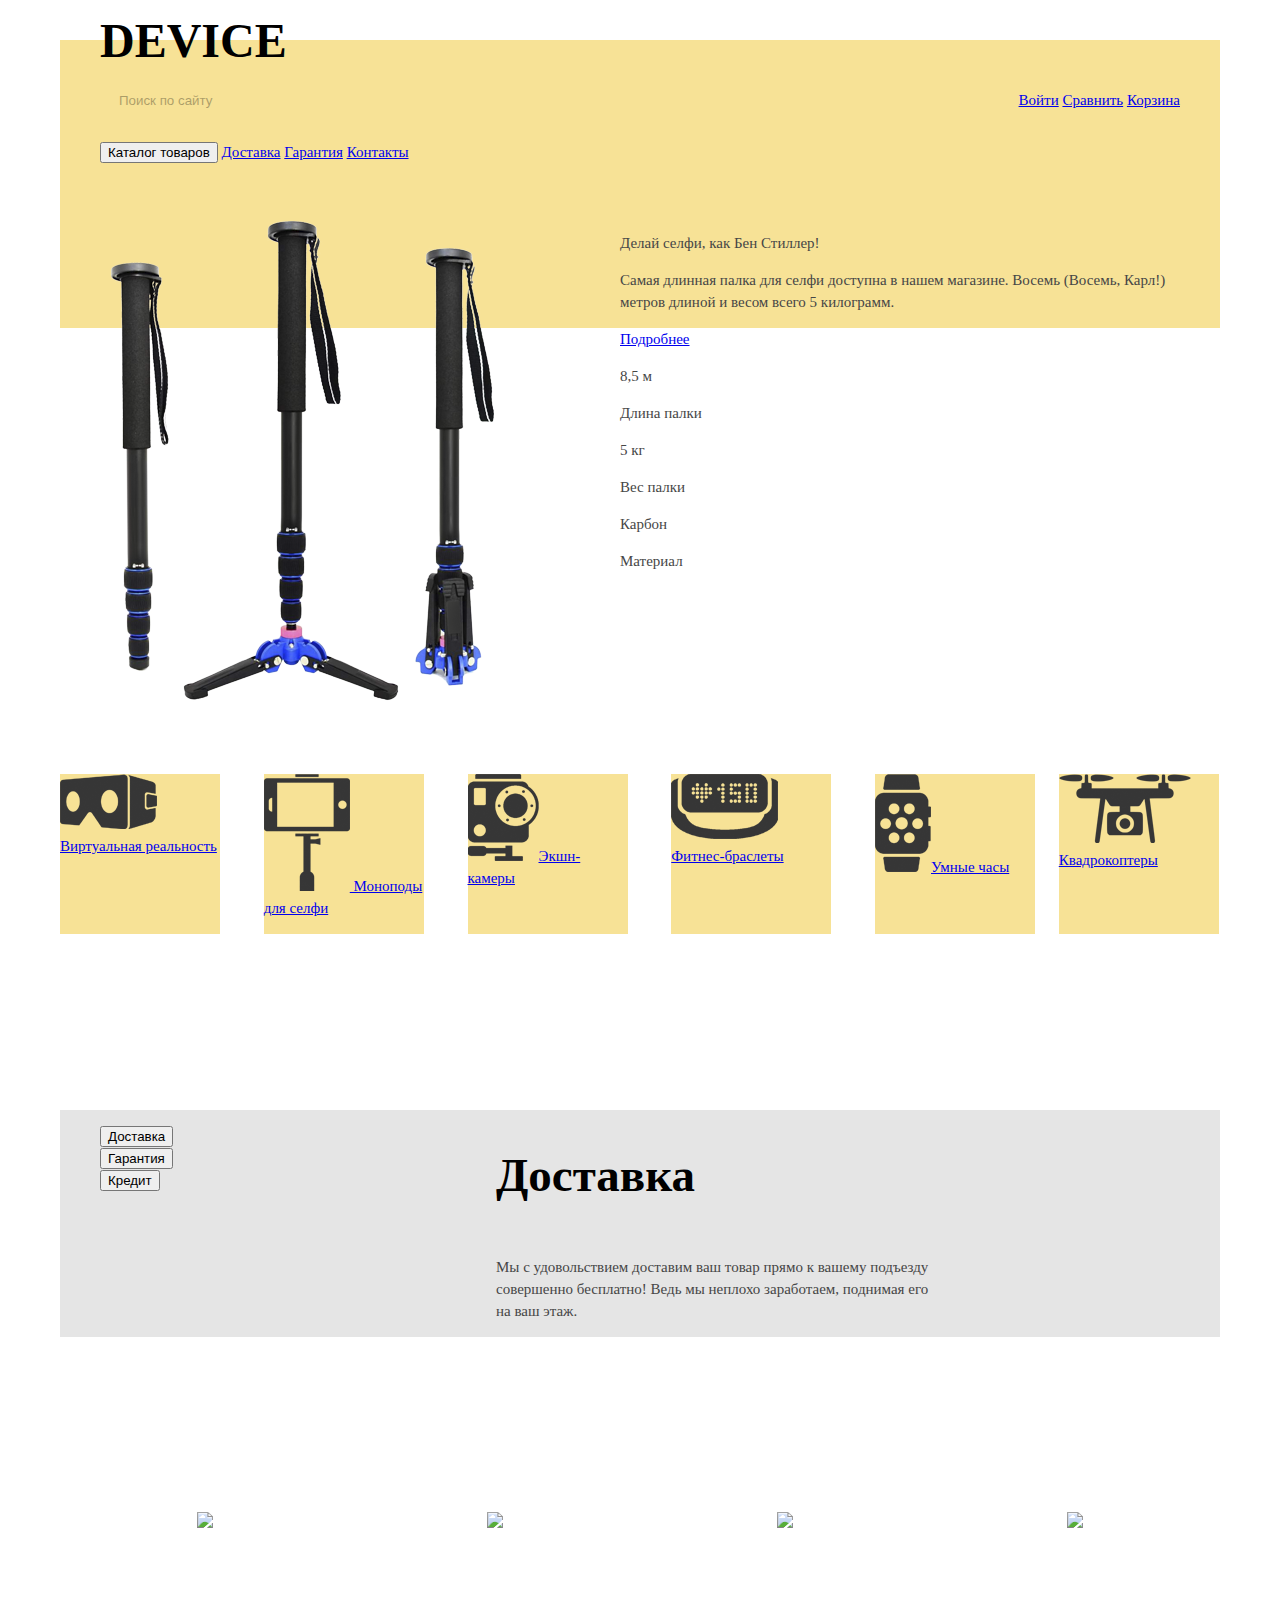
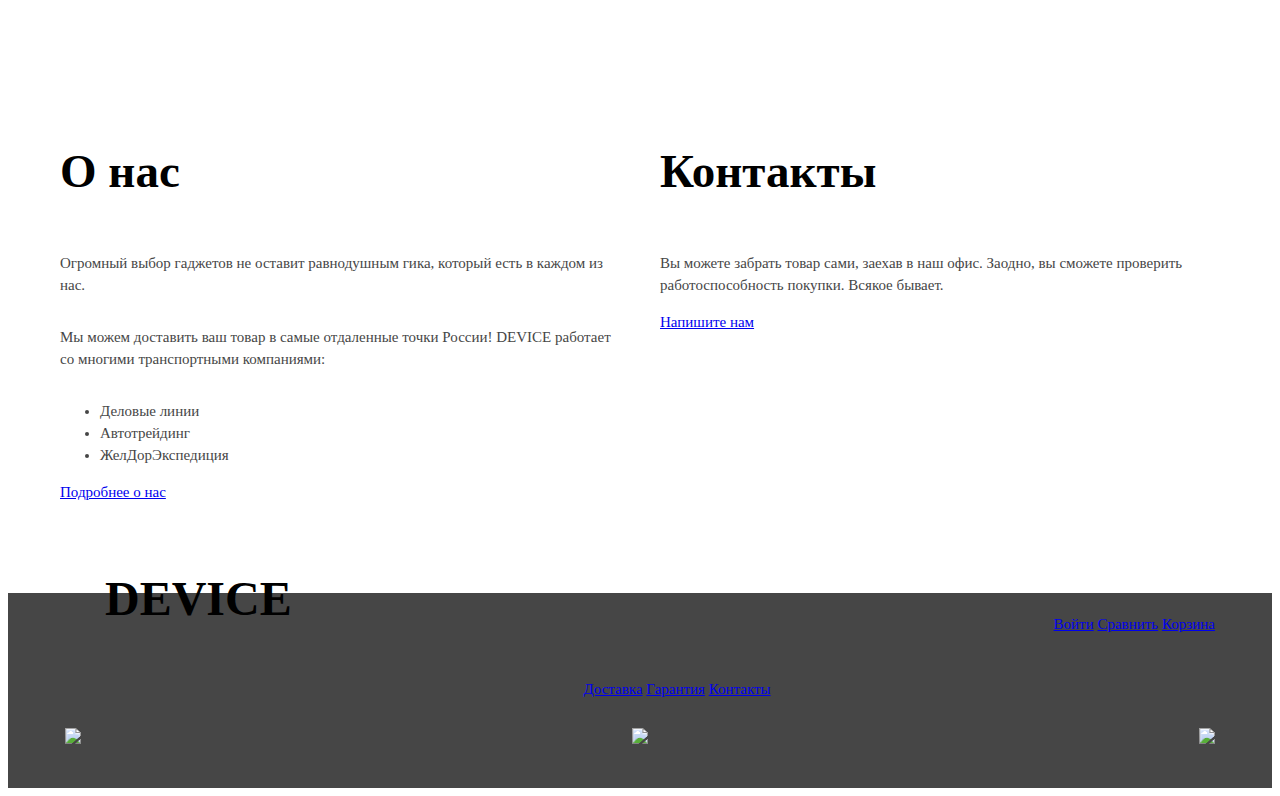
==== index.html @ cabc2644 "Убрала флекс для списков" ====
<!DOCTYPE html>
<html lang="ru">
    <head>
        <meta charset="utf-8">
        <title>HTML Academy: Девайс</title>
        <link href="css/style.css" rel="stylesheet">
    </head>
    <body>
        <header class="main_header">
            <div class="header_container">
                <div class="logo">Device
                </div>
                <div class="user_block">
                    <p><input type="text" value="Поиск по сайту"></p>
                    <ul>
                        <li><a href="#">Войти</a>  
                        </li>
                        <li><a href="#">Сравнить</a>
                        </li>
                        <li><a href="#">Корзина</a>
                        </li>
                    </ul>
                </div>
                <nav class="main_navigation"> 
                    <ul>
                        <li><button class="btn">Каталог товаров</button>
                        </li>
                        <li><a href="delivery.html">Доставка</a>
                        </li>
                        <li><a href="guarantee.html">Гарантия</a>
                        </li>
                        <li><a href="contacts.html">Контакты</a>
                        </li>
                    </ul>
                </nav>
            </div>
        </header>
        <main class="main_container">
            <article class="slider">
                <div class="photo">
                    <img src="img/slider-1.png">
                </div> 
                <section class="description">
                    <p class="slogan">Делай селфи, как Бен Стиллер!</p>
                    <p>Самая длинная палка для селфи доступна в нашем магазине.
                        Восемь (Восемь, Карл!) метров длиной и весом всего 5 килограмм.</p>
                    <a href="#">Подробнее</a>
                    <div class="features">
                        <div class="item">
                            <p>8,5 м</p>
                            <p>Длина палки</p>
                        </div> 
                        <div class="item">
                            <p>5 кг</p>
                            <p>Вес палки</p>
                        </div> 
                        <div class="item">
                            <p>Карбон</p>
                            <p>Материал</p>
                        </div>
                    </div>
                </section>
            </article>
            <nav class="navigation_catalog">
                <ul>
                    <li><a href="virtual_reality.html"><img src="img/popular-1.png"> Виртуальная реальность</a>
                    </li>
                    <li><a href="monopods.html"><img src="img/popular-2.png"> Моноподы для селфи</a>
                    </li>
                    <li><a href="action_cameras.html"><img src="img/popular-3.png">Экшн-камеры</a>
                    </li>
                    <li><a href="fitnes_bracelet.html"><img src="img/popular-4.png">Фитнес-браслеты</a>
                    </li>
                    <li><a href="smart_watch.html"><img src="img/popular-5.png">Умные часы</a>
                    </li>
                    <li><a href="quadcopters.html"><img src="img/popular-6.png">Квадрокоптеры</a>
                    </li>
                </ul>
            </nav>
            <article class="delivery">
                <nav class="navigation_delivery">
                    <ul>
                        <li><button>Доставка</button>
                        </li>
                        <li><button>Гарантия</button>
                        </li>
                        <li><button>Кредит</button>
                        </li>
                    </ul>
                </nav>
                <div class="info">
                    <h2 class="title">Доставка</h2>
                    <p>Мы с удовольствием доставим ваш товар прямо к вашему подъезду совершенно бесплатно! Ведь мы неплохо заработаем, поднимая его на ваш этаж.</p>
                </div>
            </article>
            <div class="partners">
                <img src="dji.jpg">
                <img src="spgadgets.jpg">
                <img src="gopro.jpg">
                <img src="vive.jpg">    
            </div>
            <div class="company">
                <section class="about_us">
                    <h2 class="title">О нас</h2>
                    <p>Огромный выбор гаджетов не оставит равнодушным гика, который есть в каждом из нас.</p>
                    <p>Мы можем доставить ваш товар в самые отдаленные точки России! DEVICE работает со многими транспортными компаниями:</p>
                    <ul>
                        <li>Деловые линии
                        </li>
                        <li>Автотрейдинг
                        </li>
                        <li>ЖелДорЭкспедиция
                        </li>
                    </ul>
                    <a href="#">Подробнее о нас</a>
                </section>
                <section class="company_contacts">
                    <h2 class="title">Контакты</h2>
                    <p>Вы можете забрать товар сами, заехав в наш офис. Заодно, вы сможете проверить работоспособность покупки. Всякое бывает.</p>
                    <div class="map">
                        <a href="#"></a>
                    </div>
                    <a href="#">Напишите нам</a>
                </section>
            </div>
        </main>
        <footer class="main_footer">
            <div class="footer_container">
                <div class="user_block">
                    <div class="logo">Device
                    </div>
                    <ul>
                        <li><a href="#">Войти</a>  
                        </li>
                        <li><a href="#">Сравнить</a>
                        </li>
                        <li><a href="#">Корзина</a>
                        </li>
                    </ul>
                </div>
                <div class="contacts">
                    <p>г. Москва, ул. Строителей, 15</p>
                    <nav class="navigation_contacts">
                        <ul>
                            <li><a href="delivery.html">Доставка</a>
                            </li>
                            <li><a href="guarantee.html">Гарантия</a>
                            </li>
                            <li><a href="contacts.html">Контакты</a>
                            </li>
                        </ul>
                    </nav>
                    <p>Тел.: +7 (495) 495-95-95</p>
                </div>
                <div class="social">
                    <a href="facebook.com"><img src="#"></a>
                    <a href="instagram.com"><img src="#"></a>
                    <a href="twitter.com"><img src="#"></a>
                </div>  
           </div>
        </footer>
    </body>
</html>
---- css/style.css ----
body {
    font-family: 'Open Sans Light';
    font-weight: normal;
    font-size: 15px;
    color: #464646;
    line-height: 22px;
}

h1.title {
    font-family: 'Gilroy ExtraBold';
    color: #000000;
    font-size: 47px;
    font-weight: Bold;
    line-height: 53px;
}

h2.title {
    font-family: 'Gilroy ExtraBold';
    color: #000000;
    font-size: 47px;
    font-weight: Bold;
    line-height: 53px;
}


.main_header {
    display: flex; 
    margin-top: 40px;  
}

.header_container {
    display: flex;
    flex-direction: column;
    flex-basis: 1160px;
    background-color: #f7e296;
    margin: auto;
    padding-bottom: 150px;
}

.logo {
    color: #000000;
    font-size: 48px;
    font-weight: bold;
    text-transform: uppercase;
    margin-left: 40px;
    margin-top: -10px;
    font-family: 'Gilroy ExtraBold';
}

.logo:hover {
    opacity: 0.6;
}

.logo:active {
    opacity: 0.3;
}


input {
    background-color: inherit;
    border-style: none;
    opacity: 0.3;
}

.user_block {
    display: flex;
    flex-direction: row;
    margin-top: 22px;
    margin-left: 57px;
    margin-right: 40px;
    justify-content: space-between;
}


.user_block li,
.main_navigation li,
.navigation_contacts li {
    display: inline-block;
}


.main_container {
    display: flex;
    flex-direction: column;
    margin: auto;
    width: 1160px;
    background-color: #ffffff;
}


.slider {
    display: flex;
    flex-direction: row;  
    margin: 50px;
    margin-top: -111px;
}

.description {
    margin-left: 126px;
}


.navigation_catalog ul{
    background-color: #ffffff; 
    height: 275px;
}

.navigation_catalog li {
    background-color: #f7e296;
    display: inline-block;
    width: 160px;
    height: 160px;
    vertical-align: top;
    margin-right: 40px;
}

.navigation_catalog li:last-child {
    margin-right: 0;
    margin-left: -20px;
}

.navigation_catalog li:first-child {
    margin-left: -40px;
}

.delivery {
    display: flex;
    flex-direction: row;
    flex-basis: 100%;
    background-color: #e5e5e5;
    margin-bottom: 80px;
    margin-top: 46px;
    height: 320px;
}

.navigation_delivery ul {
    width: 278px;
}

.navigation_delivery li {
    display: block;
}

.info {
    display: flex;
    flex-direction: column;
    width: 437px;
    margin-left: 118px;
}

.partners {
    display: flex;
    justify-content: space-around;
    margin-top: 95px;
    margin-bottom: 94px;
    height: 100px;
}

.company {
    display: flex;
    flex-basis: 100%;
    justify-content: space-between;
}

.about_us {
    display: flex;
    flex-direction: column;
    width: 560px; 
}

.company_contacts {
    display: flex;
    flex-direction: column;
    width: 560px;
}

.main_footer {
    display: flex;
    width: 100%; 
    margin-top: 90px;
    background-color: #464646;
}

.footer_container {
    display: flex;
    flex-direction: column;
    background-color: #464646;
    margin: auto;
    flex-basis: 1160px;
    justify-content: space-between;
    
}

.footer_container .user_block,
.footer_container .contacts,
.social  {
    display: flex;
    background-color: #464646;
    justify-content: space-between;
    height: 55px;
    margin: 5px;
}


.second_header {
    background-color: #bce2f6; 
    margin: auto;
    margin-top: 38px;
    margin-bottom: 48px;
    display: flex;
    width: 1160px;
}

.main_catalog {
    margin: auto;
    width: 100%;
    background-color: #6295a1;
}

.main_catalog .container {
    display: flex;
    justify-content: space-between;
    background-color: #6279a6;
    margin: auto;
    width: 1160px;
}


.filtres {
    display: flex;
    flex-direction: column;
    background-color: #bce2f6;
    align-items: flex-end;
    width: 329px;
    
}

.color {
    display: flex;
    flex-direction: column;
}

.products {
    display: flex;
    flex-wrap: wrap;
    justify-content: space-between;
    width: 761px;
}
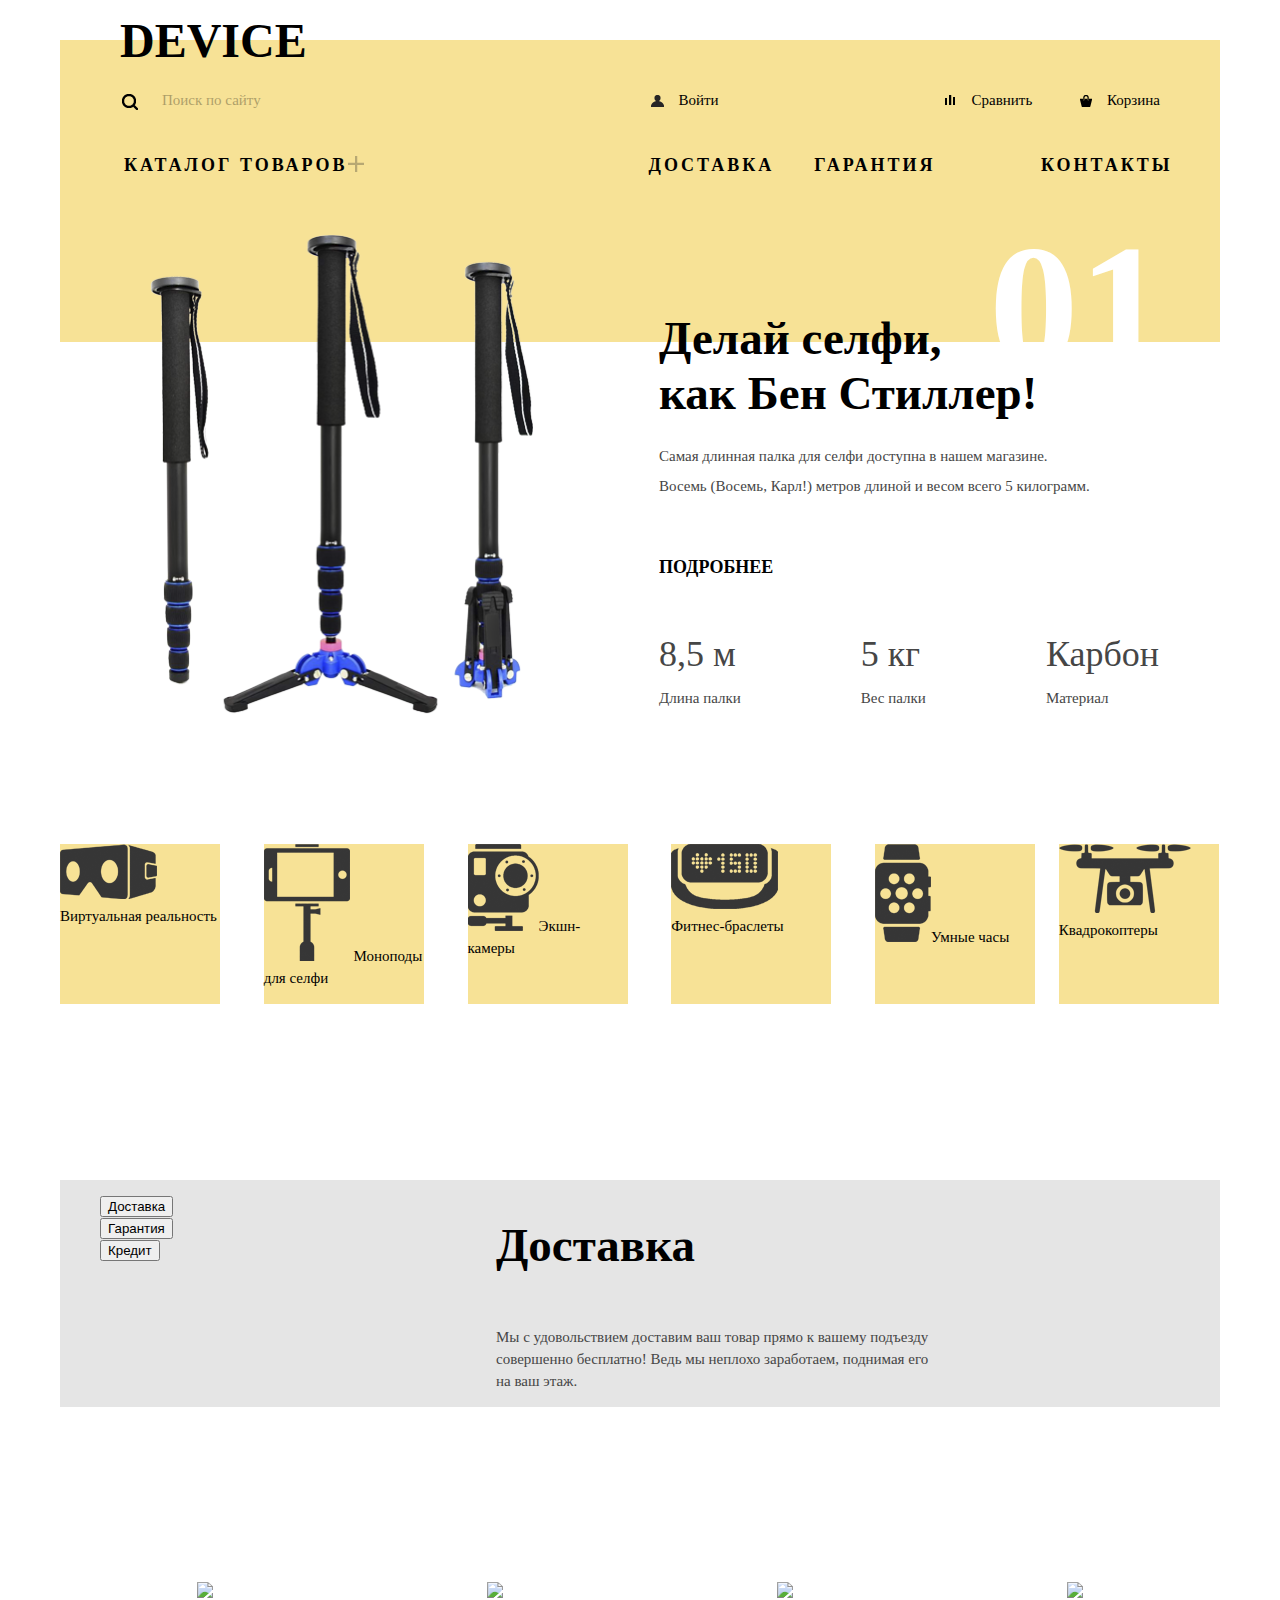
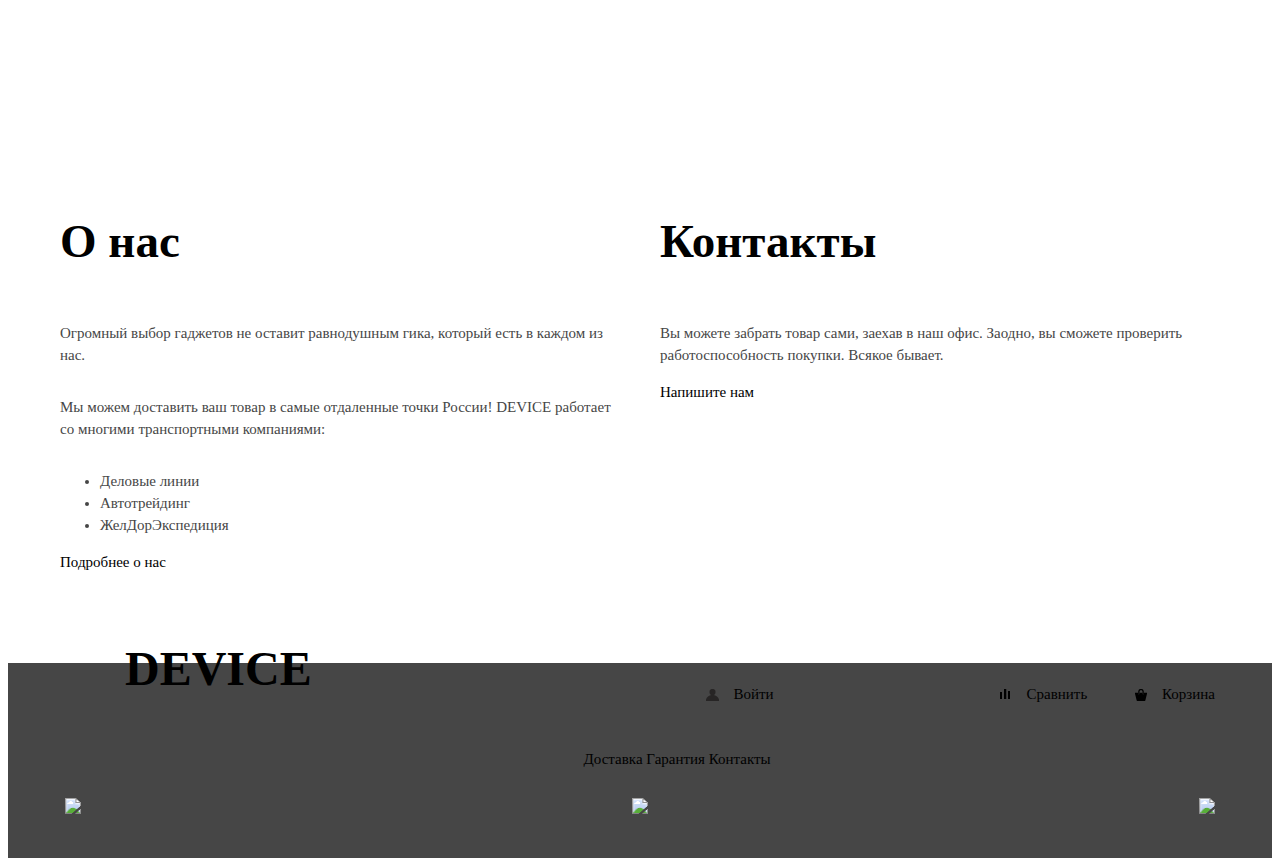
==== commit 85e86ce7: "Разметка для фильтров" ====
--- a/index.html
+++ b/index.html
@@ -11,7 +11,7 @@
                 <div class="logo">Device
                 </div>
                 <div class="user_block">
-                    <p><input type="text" value="Поиск по сайту"></p>
+                    <p><input class="search" type="text" value="Поиск по сайту"></p>
                     <ul>
                         <li><a href="#">Войти</a>  
                         </li>
@@ -22,9 +22,8 @@
                     </ul>
                 </div>
                 <nav class="main_navigation"> 
+                    <button class="btn">Каталог товаров</button>   
                     <ul>
-                        <li><button class="btn">Каталог товаров</button>
-                        </li>
                         <li><a href="delivery.html">Доставка</a>
                         </li>
                         <li><a href="guarantee.html">Гарантия</a>
@@ -38,24 +37,25 @@
         <main class="main_container">
             <article class="slider">
                 <div class="photo">
-                    <img src="img/slider-1.png">
+                    <img src="img/slider-1.png" width="383px">
                 </div> 
                 <section class="description">
-                    <p class="slogan">Делай селфи, как Бен Стиллер!</p>
-                    <p>Самая длинная палка для селфи доступна в нашем магазине.
+                    <span class="number">01</span>
+                    <p class="slogan">Делай селфи, <br> как Бен Стиллер!</p>
+                    <p class="main_desc">Самая длинная палка для селфи доступна в нашем магазине.<br>
                         Восемь (Восемь, Карл!) метров длиной и весом всего 5 килограмм.</p>
-                    <a href="#">Подробнее</a>
+                    <span class="btn"><a href="#">Подробнее</a></span>
                     <div class="features">
                         <div class="item">
-                            <p>8,5 м</p>
+                            <span>8,5 м</span>
                             <p>Длина палки</p>
                         </div> 
                         <div class="item">
-                            <p>5 кг</p>
+                            <span>5 кг</span>
                             <p>Вес палки</p>
                         </div> 
                         <div class="item">
-                            <p>Карбон</p>
+                            <span>Карбон</span>
                             <p>Материал</p>
                         </div>
                     </div>
--- a/css/style.css
+++ b/css/style.css
@@ -1,9 +1,12 @@
+
+
 body {
     font-family: 'Open Sans Light';
     font-weight: normal;
     font-size: 15px;
     color: #464646;
     line-height: 22px;
+   
 }
 
 h1.title {
@@ -31,18 +34,23 @@
 .header_container {
     display: flex;
     flex-direction: column;
-    flex-basis: 1160px;
+    width: 1160px;
+
     background-color: #f7e296;
     margin: auto;
     padding-bottom: 150px;
 }
+
+
+
+/*logo */
 
 .logo {
     color: #000000;
     font-size: 48px;
     font-weight: bold;
     text-transform: uppercase;
-    margin-left: 40px;
+    margin-left: 60px;
     margin-top: -10px;
     font-family: 'Gilroy ExtraBold';
 }
@@ -56,21 +64,91 @@
 }
 
 
-input {
+
+
+/* user_block */
+
+.user_block {
+    display: flex;
+    flex-direction: row;
+    margin-top: 22px;
+    margin-left: 60px;
+    margin-right: 60px;
+    justify-content: space-between;
+}
+
+.user_block p {
+    position: relative;
+}
+
+.user_block p::before {
+    position: absolute;
+    left: 2px;
+    top: 5px;
+    content: "";
+    width: 20px;
+    height: 20px;
+    background: transparent url("../img/search.png") no-repeat; 
+}
+
+input.search {
     background-color: inherit;
     border-style: none;
+    margin-left: 40px;
+    font-family: 'Open Sans';
+    font-size: 15px;
+    font-weight: lighter;
     opacity: 0.3;
 }
 
-.user_block {
-    display: flex;
-    flex-direction: row;
-    margin-top: 22px;
-    margin-left: 57px;
-    margin-right: 40px;
-    justify-content: space-between;
-}
-
+.user_block li {
+    position: relative;
+}
+.user_block li::before {
+    position: absolute;
+    top: 6px;
+    content: "";
+    width: 15px;
+    height: 15px; 
+}
+
+.user_block li:first-child {
+    margin-right: 210px;
+    width: 70px;
+    text-align: right;    
+}
+
+.user_block li:first-child::before {
+    background: transparent url("../img/user.png") no-repeat; 
+}
+
+.user_block li:nth-child(2) {   
+    width: 100px;
+    text-align: right;
+    margin-right: 34px;
+}
+
+.user_block li:nth-child(2)::before {
+    background: transparent url("../img/compare.png") no-repeat;
+}
+
+.user_block li:last-child {
+    width: 90px;
+    text-align: right;      
+}
+
+.user_block li:last-child::before {
+    background: transparent url("../img/cart.png") no-repeat;
+}
+
+.user_block a {
+    margin-left: 27px;
+}
+
+a {
+    text-decoration: none;
+    color: #000000;
+}
 
 .user_block li,
 .main_navigation li,
@@ -78,6 +156,80 @@
     display: inline-block;
 }
 
+.user_block a:hover,
+.main_navigation a:hover,
+.main_navigation .btn:hover {
+    opacity: 0.6;
+}
+
+.user_block a:active,
+.main_navigation a:active,
+.main_navigation .btn:active {
+    opacity: 0.3;
+}
+
+
+
+/* main_navigation */
+
+.main_navigation {
+    display: flex;
+    justify-content: space-between;
+    margin-left: 58px;
+    margin-right: 58px;
+    margin-top: 13px;
+}
+
+
+.main_navigation li {
+    width: 121px;
+    text-align: right; 
+}
+
+.main_navigation li:nth-child(2) {
+    margin-left: 41px;
+    margin-right: 102px;
+    text-align: left;
+}
+
+.main_navigation a,
+.main_navigation .btn {
+    font-size: 18px;
+    text-transform: uppercase;
+    letter-spacing: 3px;
+    font-weight: bold;
+    font-family: 'Gilroy ExtraBold';    
+}
+
+.main_navigation a:hover,
+.main_navigation .btn:hover {
+    opacity: 0.6;   
+}
+
+.main_navigation a:active,
+.main_navigation .btn:active {
+    opacity: 0.3;   
+}
+
+.main_navigation .btn {
+    position: relative;
+    border: none;
+    background-color: inherit;
+}
+
+.main_navigation .btn::after {
+    position: absolute;
+    content: "";
+    background: transparent url("../img/plus.png") no-repeat;
+    width: 18px;
+    height: 18px;
+    left: 230px;
+    top: 17px;
+    opacity: 0.3;
+}
+
+
+/*main*/
 
 .main_container {
     display: flex;
@@ -91,14 +243,72 @@
 .slider {
     display: flex;
     flex-direction: row;  
-    margin: 50px;
+    margin-left: 90px;
+    margin-right: 60px;
     margin-top: -111px;
+    margin-bottom: 105px;
 }
 
 .description {
+    display: flex;
+    flex-direction: column;
     margin-left: 126px;
-}
-
+    position: relative;
+}
+
+
+.slogan {
+    font-size: 47px;
+    font-weight: bold;
+    font-family: 'Gilroy ExtraBold';
+    line-height: 55px;
+    color: #000000;
+    margin-top: 80px;
+    margin-bottom: 5px;
+}
+
+.number {
+    position: absolute;
+    left: 330px;
+    top: 65px; 
+    color: #ffffff;
+    font-size: 179px;
+    font-weight: bold;
+    font-family: 'Gilroy ExtraBold';
+}
+
+.description .main_desc {
+    line-height: 30px;
+}
+
+.description .btn {
+   /* position: absolute;
+    top: 325px; */
+    margin-top: 40px;
+    font-size: 18px;
+    text-transform: uppercase;
+    font-weight: bold;
+    font-family: 'Gilroy ExtraBold'; 
+}
+
+.description .features {
+    width: 500px;
+    margin-top: 65px;
+    display: flex;
+    justify-content: space-between;
+}
+
+.description .item {
+    
+    display: inline-block;
+    /*margin-right: 80px; */
+    text-align: left;
+}
+
+.item span {
+    font-size: 36px;
+    font-family: 'Gilroy Light';  
+}
 
 .navigation_catalog ul{
     background-color: #ffffff; 
@@ -138,7 +348,7 @@
 }
 
 .navigation_delivery li {
-    display: block;
+    list-style: none;
 }
 
 .info {
@@ -211,38 +421,44 @@
     width: 1160px;
 }
 
-.main_catalog {
-    margin: auto;
+.container_catalog {
     width: 100%;
     background-color: #6295a1;
-}
-
-.main_catalog .container {
-    display: flex;
-    justify-content: space-between;
-    background-color: #6279a6;
-    margin: auto;
-    width: 1160px;
-}
-
-
-.filtres {
-    display: flex;
-    flex-direction: column;
-    background-color: #bce2f6;
+    display: flex;
+}
+
+.index_left {  
+    width: 33%;
+    background-color: coral;  
+}
+
+.index_right {  
+    width: 67%;
+    background-color: burlywood;
+   
+}
+
+.filtres { 
+    padding-right: 65px;
+    max-width: 328px;
+    float: right;
+    background-color: crimson;
+    display: flex;
+    flex-direction: column;
     align-items: flex-end;
-    width: 329px;
-    
+}
+
+.products {
+    padding-left: 73px;
+    max-width: 835px;
+    float: left;
+    background-color: chocolate;
+    display: flex;
+    flex-wrap: wrap;
+    justify-content: space-between;
 }
 
 .color {
     display: flex;
     flex-direction: column;
-}
-
-.products {
-    display: flex;
-    flex-wrap: wrap;
-    justify-content: space-between;
-    width: 761px;
 }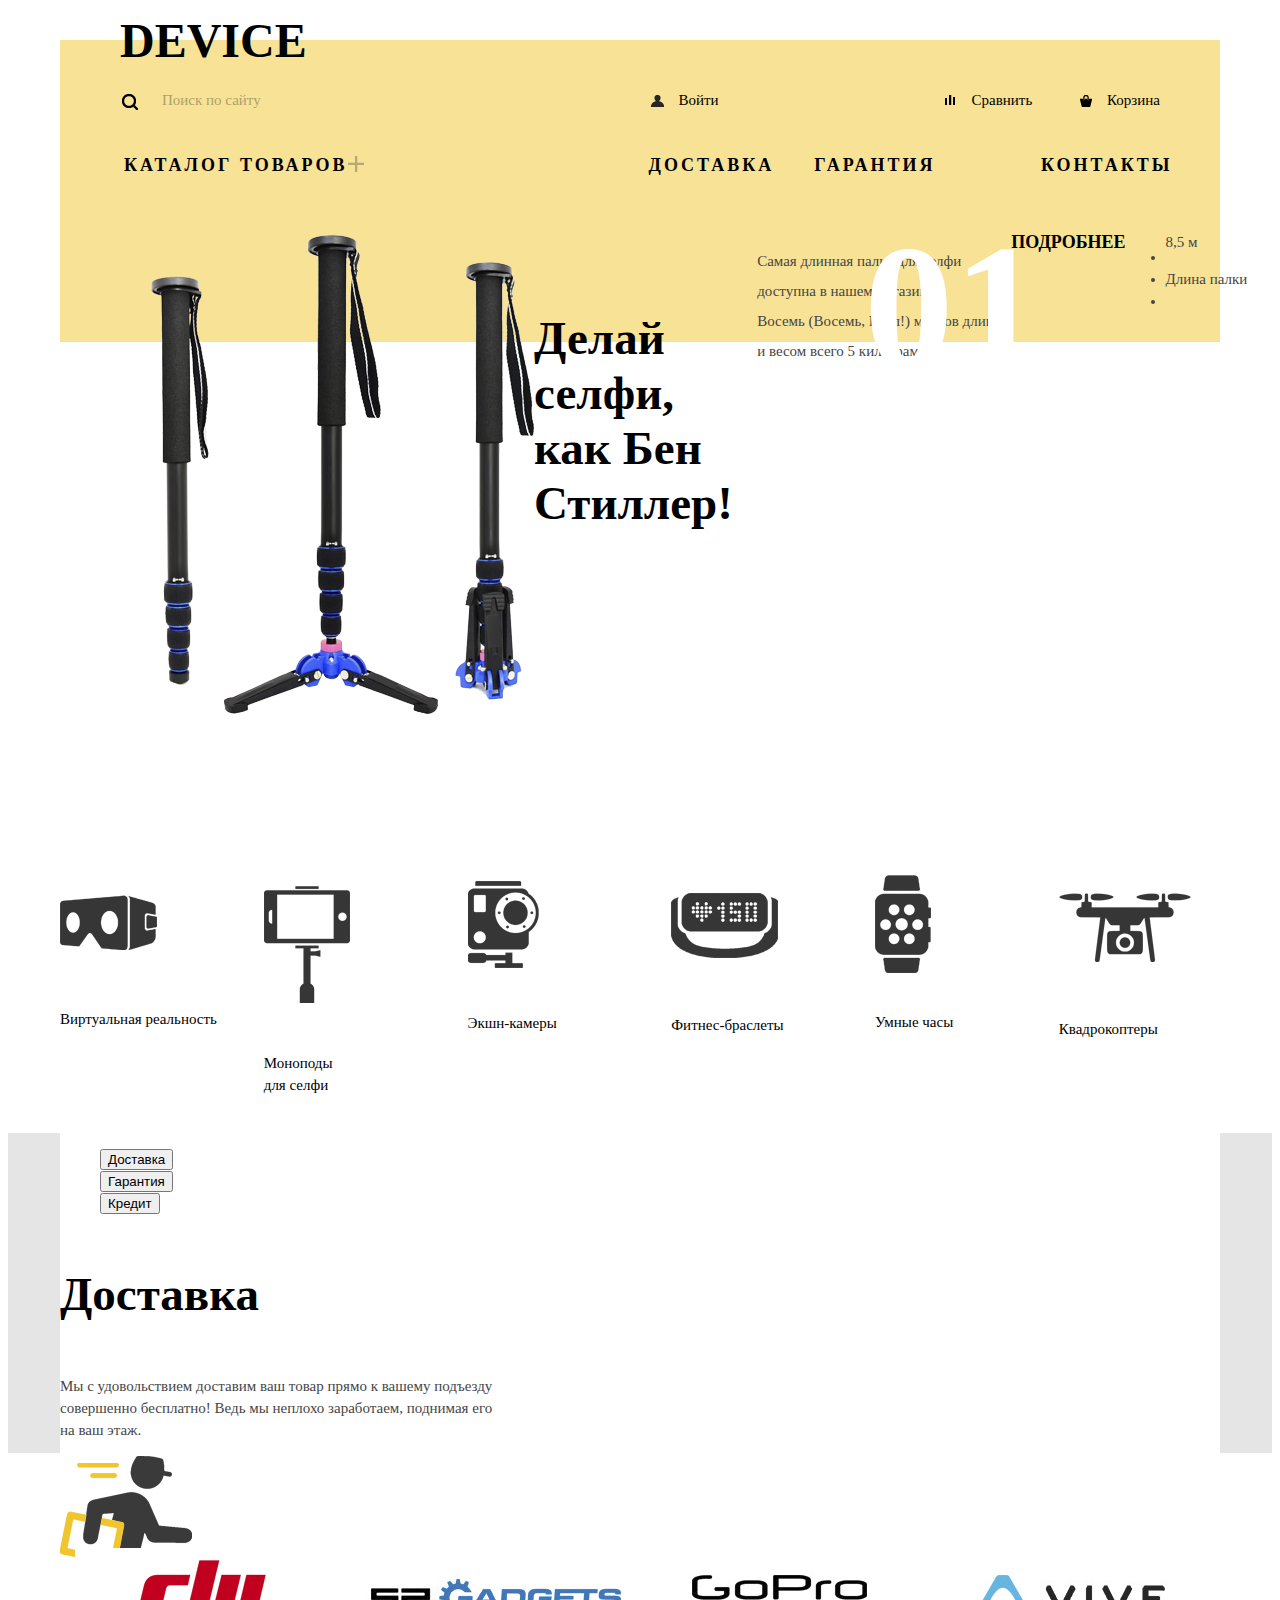
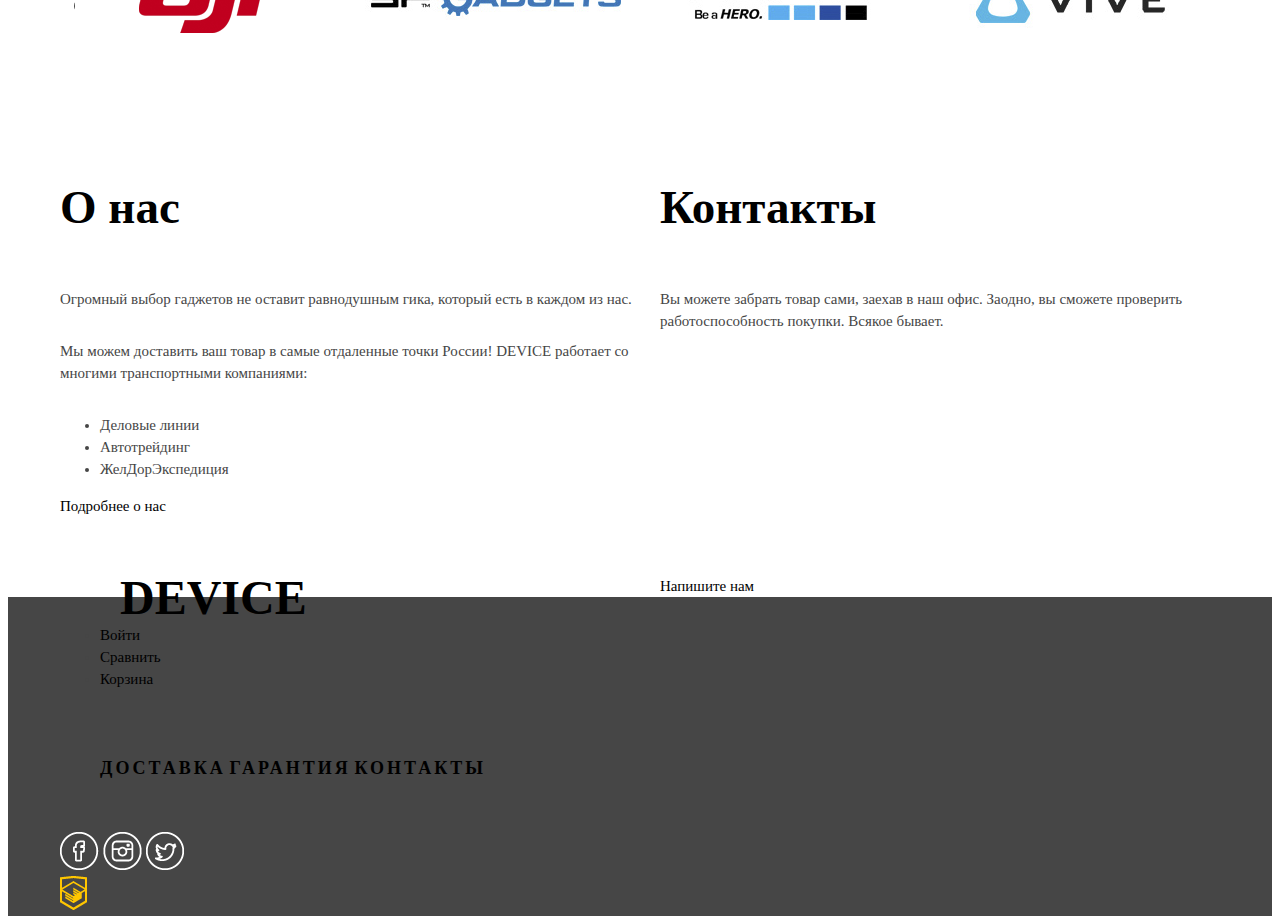
==== commit 07fbc09a: "Декоративные элементы личного проекта" ====
--- a/index.html
+++ b/index.html
@@ -37,14 +37,20 @@
         <main class="main_container">
             <article class="slider">
                 <div class="photo">
-                    <img src="img/slider-1.png" width="383px">
+                    <img src="img/slider-1.png" >
                 </div> 
                 <section class="description">
                     <span class="number">01</span>
+                    <div class="above"></div>
                     <p class="slogan">Делай селфи, <br> как Бен Стиллер!</p>
                     <p class="main_desc">Самая длинная палка для селфи доступна в нашем магазине.<br>
                         Восемь (Восемь, Карл!) метров длиной и весом всего 5 килограмм.</p>
                     <span class="btn"><a href="#">Подробнее</a></span>
+                    <ul class="slides">
+                        <li><a href="#"></a></li>
+                        <li><a href="#"></a></li>
+                        <li><a href="#"></a></li>
+                    </ul>
                     <div class="features">
                         <div class="item">
                             <span>8,5 м</span>
@@ -63,44 +69,92 @@
             </article>
             <nav class="navigation_catalog">
                 <ul>
-                    <li><a href="virtual_reality.html"><img src="img/popular-1.png"> Виртуальная реальность</a>
-                    </li>
-                    <li><a href="monopods.html"><img src="img/popular-2.png"> Моноподы для селфи</a>
-                    </li>
-                    <li><a href="action_cameras.html"><img src="img/popular-3.png">Экшн-камеры</a>
-                    </li>
-                    <li><a href="fitnes_bracelet.html"><img src="img/popular-4.png">Фитнес-браслеты</a>
-                    </li>
-                    <li><a href="smart_watch.html"><img src="img/popular-5.png">Умные часы</a>
-                    </li>
-                    <li><a href="quadcopters.html"><img src="img/popular-6.png">Квадрокоптеры</a>
+                    <li>
+                        <a href="virtual_reality.html">
+                            <div class="photo">
+                                <img src="img/popular-1.png" vspace="52px">
+                            </div>
+                            <span class="name_catalog">Виртуальная реальность</span>
+                        </a>
+                    </li>
+                    <li>
+                        <a href="monopods.html">
+                            <div class="photo">
+                                <img src="img/popular-2.png" vspace="43px">
+                            </div>
+                            <span class="name_catalog">Моноподы <br> для селфи</span>
+                        </a>
+                    </li>
+                    <li>
+                        <a href="action_cameras.html">
+                            <div class="photo">
+                                <img src="img/popular-3.png" vspace="38px">
+                            </div>
+                            <span class="name_catalog">Экшн-камеры</span>
+                        </a>
+                    </li>
+                    <li><a href="fitnes_bracelet.html">
+                            <div class="photo">
+                                <img src="img/popular-4.png" vspace="50px">
+                            </div>
+                            <span class="name_catalog">Фитнес-браслеты</span>
+                        </a>
+                    </li>
+                    <li><a href="smart_watch.html">
+                            <div class="photo">
+                                <img src="img/popular-5.png" vspace="32px">
+                            </div>
+                            <span class="name_catalog">Умные часы</span>
+                        </a>
+                    </li>
+                    <li><a href="quadcopters.html">
+                            <div class="photo">
+                                <img src="img/popular-6.png" vspace="50px">
+                            </div>
+                            <span class="name_catalog">Квадрокоптеры</span>
+                        </a>
                     </li>
                 </ul>
             </nav>
-            <article class="delivery">
+        </main>
+        <article class="delivery">
+            <div class="main_container">
                 <nav class="navigation_delivery">
                     <ul>
-                        <li><button>Доставка</button>
-                        </li>
-                        <li><button>Гарантия</button>
-                        </li>
-                        <li><button>Кредит</button>
+                        <li>
+                        	<button>
+                            	<span>Доставка</span>
+                            </button>
+                        </li>
+                        <li>
+                        	<button>
+                            	<span>Гарантия</span>
+                            </button>
+                        </li>
+                        <li>
+                        	<button>
+                            	<span>Кредит</span>
+                            </button>
                         </li>
                     </ul>
                 </nav>
                 <div class="info">
                     <h2 class="title">Доставка</h2>
-                    <p>Мы с удовольствием доставим ваш товар прямо к вашему подъезду совершенно бесплатно! Ведь мы неплохо заработаем, поднимая его на ваш этаж.</p>
-                </div>
-            </article>
+                    <p>Мы с удовольствием доставим ваш товар прямо к вашему подъезду совершенно бесплатно! Ведь мы неплохо заработаем, поднимая его на ваш этаж.</p>           
+                </div>
+                <img src="img/delivery.png" width="136px" height="164px">
+            </div>
+        </article>
+        <div class="main_container">
             <div class="partners">
-                <img src="dji.jpg">
-                <img src="spgadgets.jpg">
-                <img src="gopro.jpg">
-                <img src="vive.jpg">    
+                <img src="img/logo-1.1.png">
+                <img src="img/logo-2.1.png">
+                <img src="img/logo-3.1.png">
+                <img src="img/logo-4.1.png">    
             </div>
             <div class="company">
                 <section class="about_us">
+                    <div class="above"></div>
                     <h2 class="title">О нас</h2>
                     <p>Огромный выбор гаджетов не оставит равнодушным гика, который есть в каждом из нас.</p>
                     <p>Мы можем доставить ваш товар в самые отдаленные точки России! DEVICE работает со многими транспортными компаниями:</p>
@@ -112,21 +166,22 @@
                         <li>ЖелДорЭкспедиция
                         </li>
                     </ul>
-                    <a href="#">Подробнее о нас</a>
+                    <span class="btn"><a href="#">Подробнее о нас</a></span>
                 </section>
                 <section class="company_contacts">
+                    <div class="above"></div>
                     <h2 class="title">Контакты</h2>
                     <p>Вы можете забрать товар сами, заехав в наш офис. Заодно, вы сможете проверить работоспособность покупки. Всякое бывает.</p>
                     <div class="map">
-                        <a href="#"></a>
-                    </div>
-                    <a href="#">Напишите нам</a>
+                        <iframe src="https://api-maps.yandex.ru/frame/v1/-/C6qZnOzB" width="560" height="222" frameborder="0"></iframe>
+                    </div>
+                    <span class="btn"><a href="#">Напишите нам</a></span>
                 </section>
             </div>
-        </main>
+        </div>
         <footer class="main_footer">
             <div class="footer_container">
-                <div class="user_block">
+                <div class="user_footer">
                     <div class="logo">Device
                     </div>
                     <ul>
@@ -152,10 +207,14 @@
                     </nav>
                     <p>Тел.: +7 (495) 495-95-95</p>
                 </div>
-                <div class="social">
-                    <a href="facebook.com"><img src="#"></a>
-                    <a href="instagram.com"><img src="#"></a>
-                    <a href="twitter.com"><img src="#"></a>
+                <div class="down">
+                    <div class="above"></div>
+                    <div class="social">
+                        <a href="facebook.com"><img src="img/facebook.png"></a>
+                        <a href="instagram.com"><img src="img/insta.png"></a>
+                        <a href="twitter.com"><img src="img/twitter.png"></a>
+                    </div>
+                    <img src="img/htmlacademy.png" height="34px">
                 </div>  
            </div>
         </footer>
--- a/css/style.css
+++ b/css/style.css
@@ -26,6 +26,9 @@
 }
 
 
+
+/*HEADER*/
+
 .main_header {
     display: flex; 
     margin-top: 40px;  
@@ -42,8 +45,6 @@
 }
 
 
-
-/*logo */
 
 .logo {
     color: #000000;
@@ -55,15 +56,6 @@
     font-family: 'Gilroy ExtraBold';
 }
 
-.logo:hover {
-    opacity: 0.6;
-}
-
-.logo:active {
-    opacity: 0.3;
-}
-
-
 
 
 /* user_block */
@@ -156,17 +148,24 @@
     display: inline-block;
 }
 
-.user_block a:hover,
+.user_block li:hover,
 .main_navigation a:hover,
-.main_navigation .btn:hover {
+.main_navigation .btn:hover,
+.logo:hover,
+.contacts li:hover,
+.down > img:hover {
     opacity: 0.6;
 }
 
-.user_block a:active,
+.user_block li:active,
 .main_navigation a:active,
-.main_navigation .btn:active {
+.main_navigation .btn:active,
+.logo:active,
+.contacts li:active,
+.down > img:active {
     opacity: 0.3;
 }
+
 
 
 
@@ -193,7 +192,8 @@
 }
 
 .main_navigation a,
-.main_navigation .btn {
+.main_navigation .btn,
+.navigation_contacts a {
     font-size: 18px;
     text-transform: uppercase;
     letter-spacing: 3px;
@@ -203,12 +203,14 @@
 
 .main_navigation a:hover,
 .main_navigation .btn:hover {
-    opacity: 0.6;   
+    opacity: 0.6; 
+    border: none;
 }
 
 .main_navigation a:active,
 .main_navigation .btn:active {
     opacity: 0.3;   
+    border: none;
 }
 
 .main_navigation .btn {
@@ -229,7 +231,6 @@
 }
 
 
-/*main*/
 
 .main_container {
     display: flex;
@@ -251,8 +252,6 @@
 
 .description {
     display: flex;
-    flex-direction: column;
-    margin-left: 126px;
     position: relative;
 }
 
@@ -282,9 +281,6 @@
 }
 
 .description .btn {
-   /* position: absolute;
-    top: 325px; */
-    margin-top: 40px;
     font-size: 18px;
     text-transform: uppercase;
     font-weight: bold;
@@ -293,15 +289,11 @@
 
 .description .features {
     width: 500px;
-    margin-top: 65px;
-    display: flex;
-    justify-content: space-between;
-}
-
-.description .item {
-    
+    display: flex;
+    justify-content: space-between;
+}
+
     display: inline-block;
-    /*margin-right: 80px; */
     text-align: left;
 }
 
@@ -316,10 +308,8 @@
 }
 
 .navigation_catalog li {
-    background-color: #f7e296;
     display: inline-block;
     width: 160px;
-    height: 160px;
     vertical-align: top;
     margin-right: 40px;
 }
@@ -334,12 +324,7 @@
 }
 
 .delivery {
-    display: flex;
-    flex-direction: row;
-    flex-basis: 100%;
     background-color: #e5e5e5;
-    margin-bottom: 80px;
-    margin-top: 46px;
     height: 320px;
 }
 
@@ -355,7 +340,6 @@
     display: flex;
     flex-direction: column;
     width: 437px;
-    margin-left: 118px;
 }
 
 .partners {
@@ -375,7 +359,6 @@
 .about_us {
     display: flex;
     flex-direction: column;
-    width: 560px; 
 }
 
 .company_contacts {
@@ -387,7 +370,6 @@
 .main_footer {
     display: flex;
     width: 100%; 
-    margin-top: 90px;
     background-color: #464646;
 }
 
@@ -397,18 +379,11 @@
     background-color: #464646;
     margin: auto;
     flex-basis: 1160px;
-    justify-content: space-between;
-    
-}
-
-.footer_container .user_block,
+}
+
 .footer_container .contacts,
-.social  {
-    display: flex;
-    background-color: #464646;
-    justify-content: space-between;
-    height: 55px;
-    margin: 5px;
+    display: flex;
+    justify-content: space-between;
 }
 
 
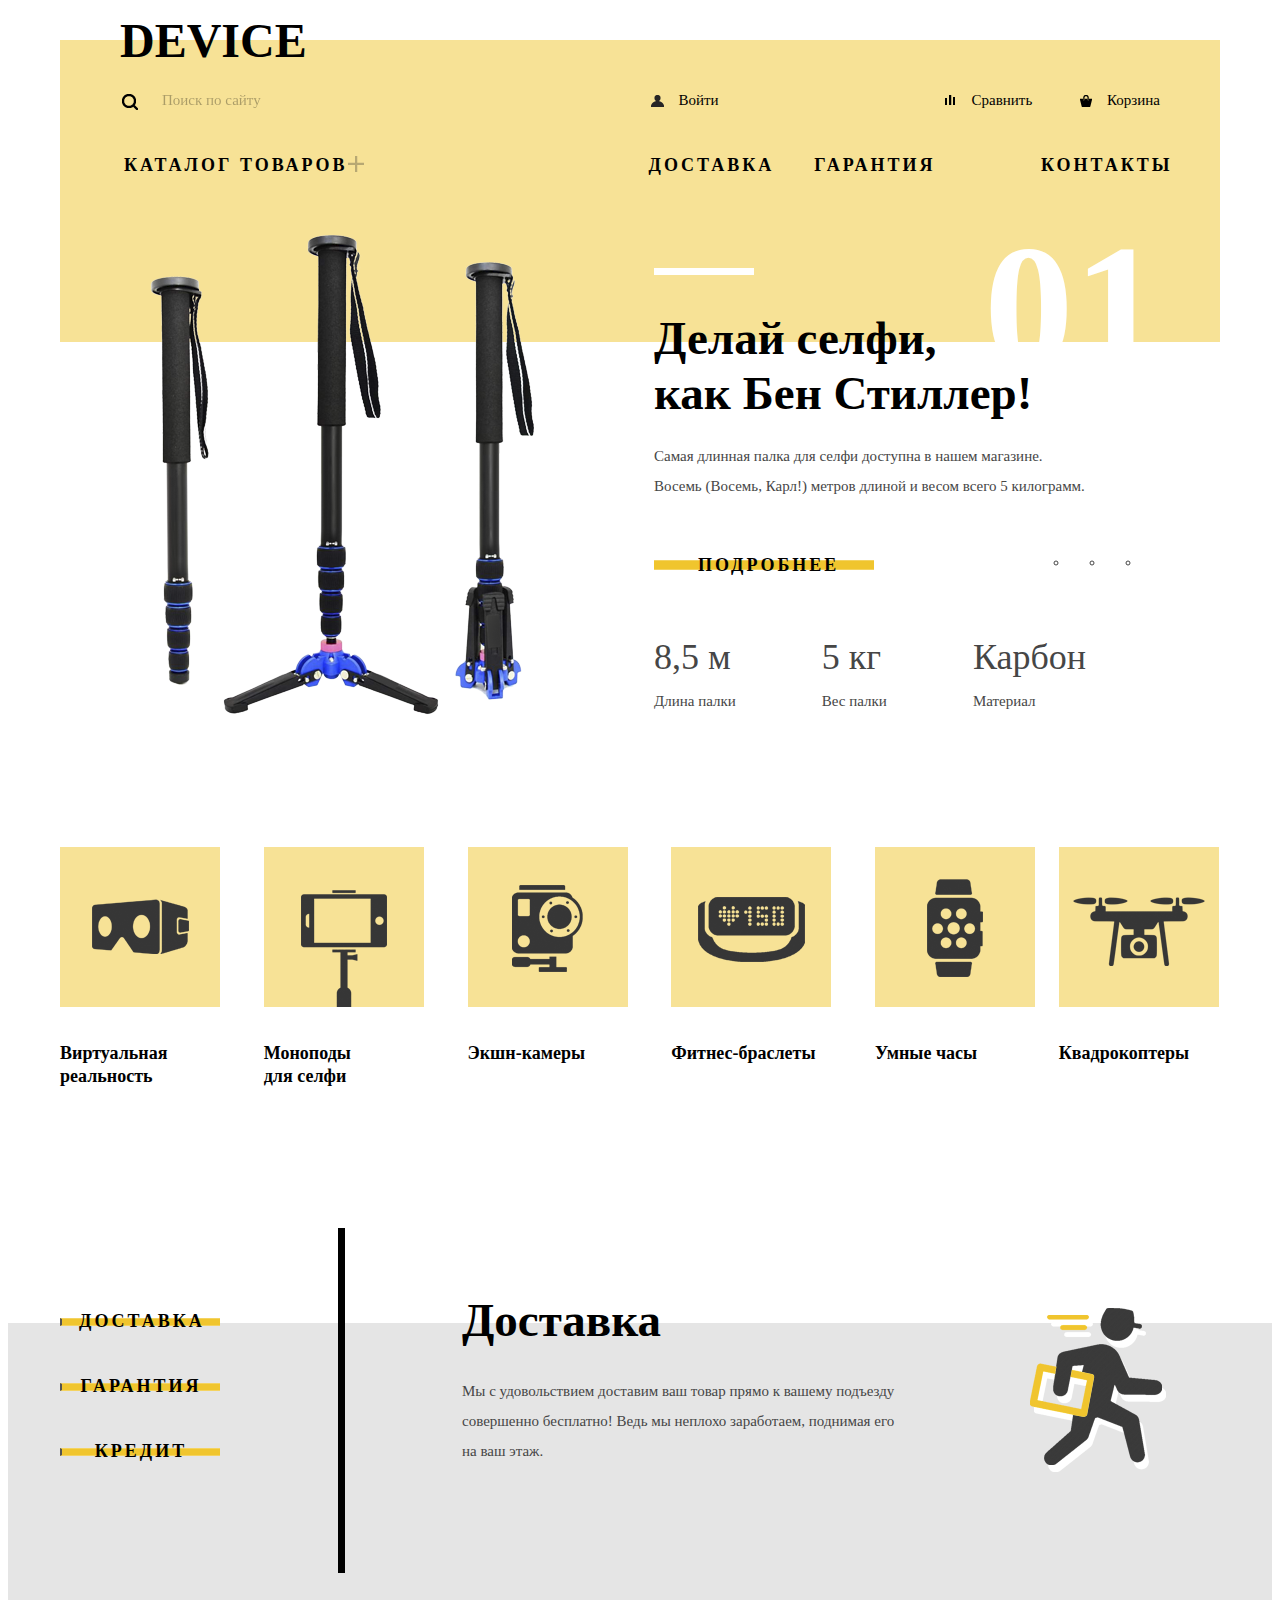
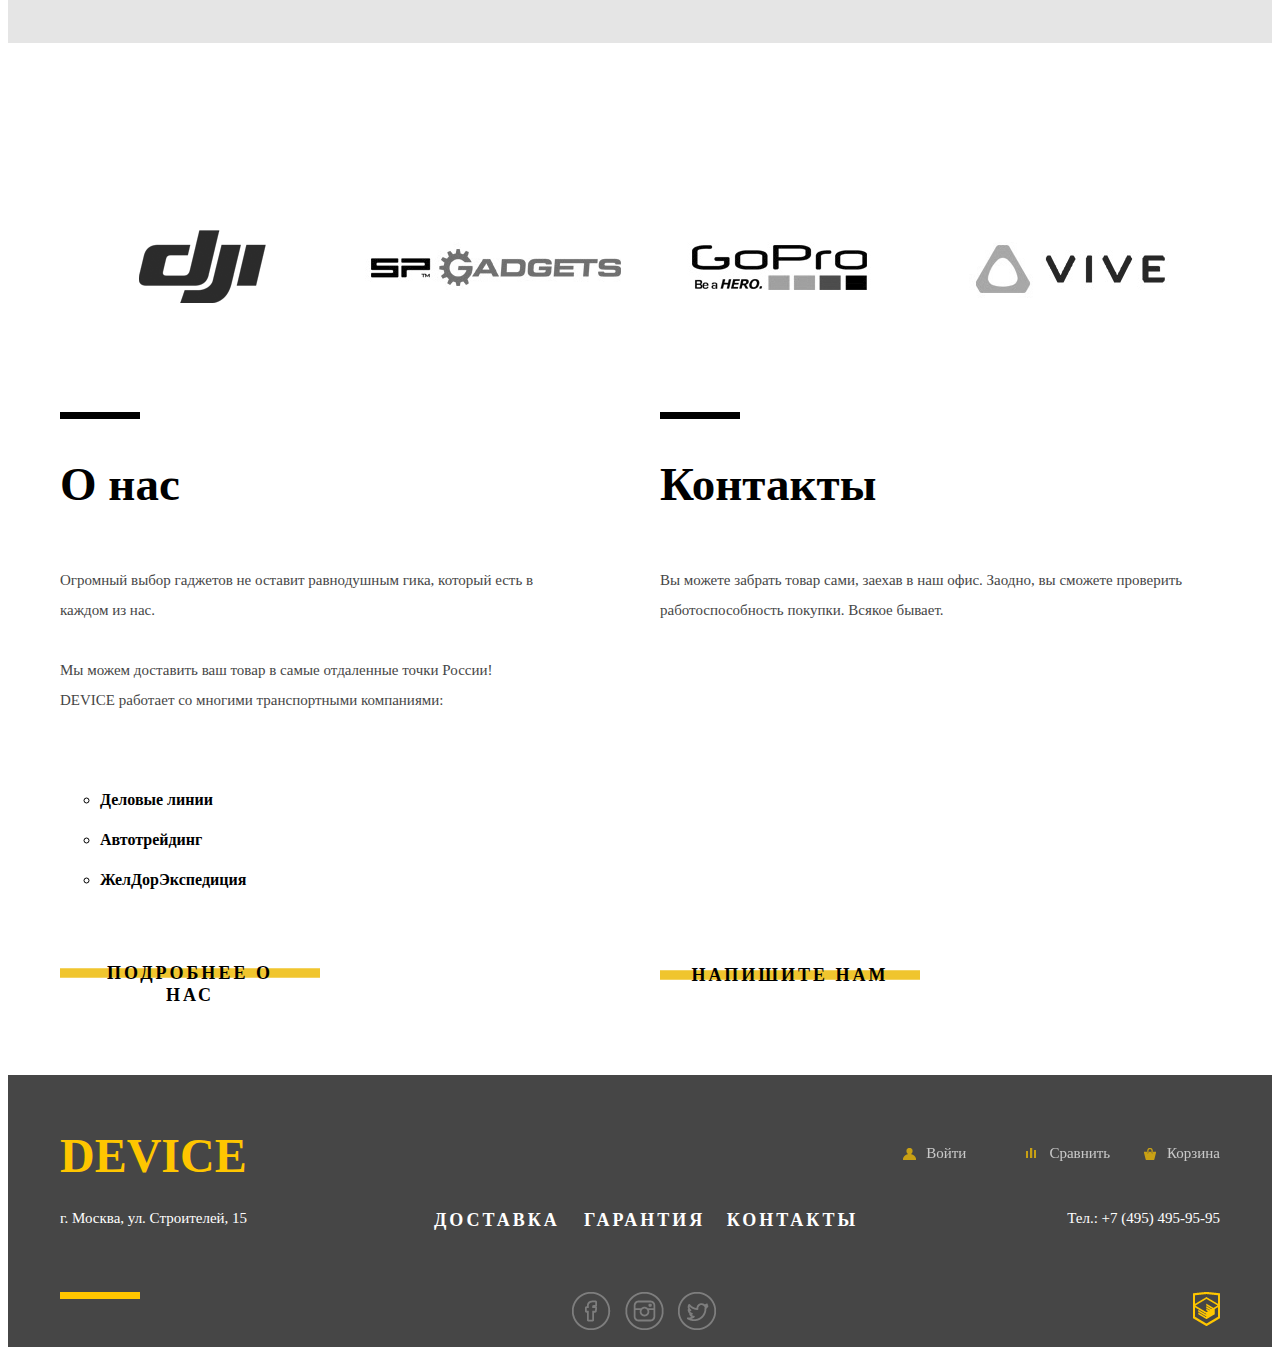
==== commit 5d29c636: "Слайдер и всплывающее меню, которое пока не всплывает" ====
--- a/index.html
+++ b/index.html
@@ -11,7 +11,11 @@
                 <div class="logo">Device
                 </div>
                 <div class="user_block">
-                    <p><input class="search" type="text" value="Поиск по сайту"></p>
+                    <div class="search">
+                        <input class="search_row" type="text" value="Поиск по сайту">
+                        <span class="find">Найти</span>
+                        <span class="underline"></span> 
+                    </div>
                     <ul>
                         <li><a href="#">Войти</a>  
                         </li>
@@ -32,47 +36,113 @@
                         </li>
                     </ul>
                 </nav>
+                <div class="hidden_menu">
+                    <div class="row first">
+                        <a href="#">Виртуальная реальность</a>
+                        <a href="#">Фитнес-браслеты</a>
+                        <a href="#">Квадрокоптеры</a>
+                    </div>
+                    <div class="row second">
+                        <a href="#">Моноподы для селфи</a>
+                        <a href="#">Умные часы</a>
+                    </div>
+                    <div class="row">
+                        <a href="#">Экшн-камеры</a>
+                    </div>     
+                </div>
             </div>
         </header>
         <main class="main_container">
             <article class="slider">
-                <div class="photo">
-                    <img src="img/slider-1.png" >
+                <div class="first_slide">
+                    <div class="photo">
+                        <img src="img/slider-1.png" alt="Селфи-палки">
+                    </div> 
+                    <section class="description">
+                        <span class="number">01</span>
+                        <div class="above"></div>
+                        <p class="slogan">Делай селфи, <br> как Бен Стиллер!</p>
+                        <p class="main_desc">Самая длинная палка для селфи доступна в нашем магазине.<br>
+                            Восемь (Восемь, Карл!) метров длиной и весом всего 5 килограмм.</p>
+                        <span class="btn"><a href="#">Подробнее</a></span>
+                        <ul class="slides">
+                            <li><a href="#"></a></li>
+                            <li><a href="#"></a></li>
+                            <li><a href="#"></a></li>
+                        </ul>
+                        <div class="features">
+                            <div class="item">
+                                <span>8,5 м</span>
+                                <p>Длина палки</p>
+                            </div> 
+                            <div class="item">
+                                <span>5 кг</span>
+                                <p>Вес палки</p>
+                            </div> 
+                            <div class="item">
+                                <span>Карбон</span>
+                                <p>Материал</p>
+                            </div>
+                        </div>
+                    </section>
+                </div>
+                <div class="second_slide">
+                    <div class="photo">
+                        <img src="img/slider-2.png" alt="Фитнес-браслет">
+                    </div> 
+                    <section class="description">
+                        <span class="number">02</span>
+                        <div class="above"></div>
+                        <p class="slogan">Худеем <br> правильно!</p>
+                        <p class="main_desc">Мотивирующие фитнес-браслеты помогут найти в себе силы <br> не пропускать занятия и соблюдать диету.</p>
+                        <span class="btn"><a href="#">Подробнее</a></span>
+                        <ul class="slides">
+                            <li><a href="#"></a></li>
+                            <li><a href="#"></a></li>
+                            <li><a href="#"></a></li>
+                        </ul>
+                        <div class="features">
+                            <div class="item">
+                                <span>48 часов</span>
+                                <p>Без подзарядки</p>
+                            </div> 
+                        </div>
+                    </section>
+                </div>
+                <div class="third_slide">
+                    <div class="photo">
+                        <img src="img/slider-3.png" alt="Мощный квадрокоптер">
+                    </div> 
+                    <section class="description">
+                        <span class="number">03</span>
+                        <div class="above"></div>
+                        <p class="slogan">Порхает как бабочка, <br> жалит как пчела!</p>
+                        <p class="main_desc">Этот обычный, на первый взгляд, квадрокоптер оснащен <br> мощным лазером, замаскированным под стандартную камеру.</p>
+                        <span class="btn"><a href="#">Подробнее</a></span>
+                        <ul class="slides">
+                            <li><a href="#"></a></li>
+                            <li><a href="#"></a></li>
+                            <li><a href="#"></a></li>
+                        </ul>
+                        <div class="features">
+                            <div class="item">
+                                <span>800 м</span>
+                                <p>Дальность полета</p>
+                            </div>
+                            <div class="item">
+                                <span>50 м</span>
+                                <p>Радиус поражения</p>
+                            </div>
+                        </div>
+                    </section>
                 </div> 
-                <section class="description">
-                    <span class="number">01</span>
-                    <div class="above"></div>
-                    <p class="slogan">Делай селфи, <br> как Бен Стиллер!</p>
-                    <p class="main_desc">Самая длинная палка для селфи доступна в нашем магазине.<br>
-                        Восемь (Восемь, Карл!) метров длиной и весом всего 5 килограмм.</p>
-                    <span class="btn"><a href="#">Подробнее</a></span>
-                    <ul class="slides">
-                        <li><a href="#"></a></li>
-                        <li><a href="#"></a></li>
-                        <li><a href="#"></a></li>
-                    </ul>
-                    <div class="features">
-                        <div class="item">
-                            <span>8,5 м</span>
-                            <p>Длина палки</p>
-                        </div> 
-                        <div class="item">
-                            <span>5 кг</span>
-                            <p>Вес палки</p>
-                        </div> 
-                        <div class="item">
-                            <span>Карбон</span>
-                            <p>Материал</p>
-                        </div>
-                    </div>
-                </section>
             </article>
             <nav class="navigation_catalog">
                 <ul>
                     <li>
                         <a href="virtual_reality.html">
                             <div class="photo">
-                                <img src="img/popular-1.png" vspace="52px">
+                                <img src="img/popular-1.png" vspace="52px" alt="Виртуальная реальность">
                             </div>
                             <span class="name_catalog">Виртуальная реальность</span>
                         </a>
@@ -80,7 +150,7 @@
                     <li>
                         <a href="monopods.html">
                             <div class="photo">
-                                <img src="img/popular-2.png" vspace="43px">
+                                <img src="img/popular-2.png" vspace="43px" alt="Моноподы для селфи">
                             </div>
                             <span class="name_catalog">Моноподы <br> для селфи</span>
                         </a>
@@ -88,28 +158,28 @@
                     <li>
                         <a href="action_cameras.html">
                             <div class="photo">
-                                <img src="img/popular-3.png" vspace="38px">
+                                <img src="img/popular-3.png" vspace="38px" alt="Экшн-камеры">
                             </div>
                             <span class="name_catalog">Экшн-камеры</span>
                         </a>
                     </li>
                     <li><a href="fitnes_bracelet.html">
                             <div class="photo">
-                                <img src="img/popular-4.png" vspace="50px">
+                                <img src="img/popular-4.png" vspace="50px" alt="Фитнес-браслеты">
                             </div>
                             <span class="name_catalog">Фитнес-браслеты</span>
                         </a>
                     </li>
                     <li><a href="smart_watch.html">
                             <div class="photo">
-                                <img src="img/popular-5.png" vspace="32px">
+                                <img src="img/popular-5.png" vspace="32px" alt="Умные часы">
                             </div>
                             <span class="name_catalog">Умные часы</span>
                         </a>
                     </li>
                     <li><a href="quadcopters.html">
                             <div class="photo">
-                                <img src="img/popular-6.png" vspace="50px">
+                                <img src="img/popular-6.png" vspace="50px" alt="Квадрокоптеры">
                             </div>
                             <span class="name_catalog">Квадрокоптеры</span>
                         </a>
@@ -147,10 +217,10 @@
         </article>
         <div class="main_container">
             <div class="partners">
-                <img src="img/logo-1.1.png">
-                <img src="img/logo-2.1.png">
-                <img src="img/logo-3.1.png">
-                <img src="img/logo-4.1.png">    
+                <img src="img/logo-1.1.png" alt="Dji">
+                <img src="img/logo-2.1.png" alt="SP Gadgets">
+                <img src="img/logo-3.1.png" alt="GoPro">
+                <img src="img/logo-4.1.png" alt="Vive">    
             </div>
             <div class="company">
                 <section class="about_us">
@@ -210,11 +280,11 @@
                 <div class="down">
                     <div class="above"></div>
                     <div class="social">
-                        <a href="facebook.com"><img src="img/facebook.png"></a>
-                        <a href="instagram.com"><img src="img/insta.png"></a>
-                        <a href="twitter.com"><img src="img/twitter.png"></a>
-                    </div>
-                    <img src="img/htmlacademy.png" height="34px">
+                        <a href="facebook.com"><img src="img/facebook.png" alt="Facebook"></a>
+                        <a href="instagram.com"><img src="img/insta.png" alt="Instagram"></a>
+                        <a href="twitter.com"><img src="img/twitter.png" alt="Twitter"></a>
+                    </div>
+                    <img src="img/htmlacademy.png" height="34px" alt="htmlacademy.ru">
                 </div>  
            </div>
         </footer>
--- a/css/style.css
+++ b/css/style.css
@@ -69,11 +69,12 @@
     justify-content: space-between;
 }
 
-.user_block p {
+.user_block .search {
     position: relative;
-}
-
-.user_block p::before {
+    margin-top: 15px;
+}
+
+.user_block .search::before {
     position: absolute;
     left: 2px;
     top: 5px;
@@ -83,7 +84,7 @@
     background: transparent url("../img/search.png") no-repeat; 
 }
 
-input.search {
+input.search_row {
     background-color: inherit;
     border-style: none;
     margin-left: 40px;
@@ -93,6 +94,44 @@
     opacity: 0.3;
 }
 
+input.search_row:hover {
+    opacity: 0.6;
+}
+
+input.search_row:focus {
+    opacity: 1;
+}
+
+.underline {
+    display: none;
+    position: absolute;
+    top: 32px;
+    width: 357px;
+    height: 2px;
+    background-color: #000000;
+}
+
+.find {
+    display: none;
+    width: 86px;
+    position: absolute;
+    left: 357px;
+    top: -12px;
+    border: 2px solid #000000;
+    padding-bottom: 10px;
+    padding-top: 10px;
+    text-align: center;
+}
+
+.find:hover {
+    background-color: #000000;
+    color: #ffffff;
+}
+
+.find:active {
+    color: #747474;
+}
+
 .user_block li {
     position: relative;
 }
@@ -153,7 +192,10 @@
 .main_navigation .btn:hover,
 .logo:hover,
 .contacts li:hover,
-.down > img:hover {
+.down > img:hover, 
+.hidden_menu a:hover,
+.main_navigation a:hover,
+.main_navigation .btn:hover{
     opacity: 0.6;
 }
 
@@ -162,7 +204,10 @@
 .main_navigation .btn:active,
 .logo:active,
 .contacts li:active,
-.down > img:active {
+.down > img:active, 
+.hidden_menu a:active,
+.main_navigation a:active,
+.main_navigation .btn:active{
     opacity: 0.3;
 }
 
@@ -201,22 +246,11 @@
     font-family: 'Gilroy ExtraBold';    
 }
 
-.main_navigation a:hover,
-.main_navigation .btn:hover {
-    opacity: 0.6; 
-    border: none;
-}
-
-.main_navigation a:active,
-.main_navigation .btn:active {
-    opacity: 0.3;   
-    border: none;
-}
-
 .main_navigation .btn {
     position: relative;
     border: none;
-    background-color: inherit;
+    -ms-background-color: inherit;
+    background-color: inherit;    
 }
 
 .main_navigation .btn::after {
@@ -231,6 +265,35 @@
 }
 
 
+.hidden_menu {
+    display: none;
+    height: 144px;
+    width: 1040px;
+    position: absolute;
+    top: 197px;
+    z-index: 2;
+    background-color: #f7e296;
+    margin-left: 60px;
+}
+
+.row {
+    line-height: 36px;
+    display: flex;
+    justify-content: space-between;
+}
+
+.first {
+    width: 545px;
+}
+
+.second {
+    width: 330px;
+}
+
+
+
+
+/*MAIN*/
 
 .main_container {
     display: flex;
@@ -241,17 +304,58 @@
 }
 
 
+
+/*slider*/
+
 .slider {
-    display: flex;
-    flex-direction: row;  
     margin-left: 90px;
     margin-right: 60px;
     margin-top: -111px;
     margin-bottom: 105px;
 }
 
+.first_slide {
+    display: flex;
+    flex-direction: row;
+}
+
+.second_slide {
+    display: none;
+    flex-direction: row;
+    margin-left: 26px;
+}
+
+.third_slide {
+    display: none;
+    flex-direction: row;
+    margin-left: -60px;
+}
+
+.third_slide .description {
+    margin-left: 32px;
+}
+
+.third_slide .number{
+    left: 315px;
+} 
+
+.third_slide img {
+    margin-top: 64px;
+}
+
+.third_slide .features {
+    width: 320px;
+}
+
+.third_slide .description .item {
+    margin-right: 30px;
+}
+
 .description {
     display: flex;
+    flex-direction: column;   
+    margin-left: 120px;
+    width: 500px;
     position: relative;
 }
 
@@ -264,6 +368,7 @@
     color: #000000;
     margin-top: 80px;
     margin-bottom: 5px;
+    z-index: 2;
 }
 
 .number {
@@ -276,25 +381,80 @@
     font-family: 'Gilroy ExtraBold';
 }
 
+.slider .above {
+    position: absolute;
+    top: 37px;
+    background-color: #ffffff;
+    width: 100px;
+    height: 7px;
+}
+
 .description .main_desc {
     line-height: 30px;
+    position: relative;
 }
 
 .description .btn {
+    position: absolute;
+    top: 284px;
+    width: 220px;
+    height: 8px;
+    background-color: #f0c52e;
+    margin-top: 45px;
+    text-align: center;
+    border-top: 1px solid #f4d361;
+    border-bottom: 1px solid #f4d361;
+
+}
+
+.description a {
+    position: absolute;
+    top: -7px;
+    width: 133px;
+    left: 50%;
+    margin-left: -66px;
     font-size: 18px;
     text-transform: uppercase;
     font-weight: bold;
     font-family: 'Gilroy ExtraBold'; 
-}
-
-.description .features {
+    letter-spacing: 3px;
+}
+
+.description .btn:hover {
+    top: 267px;
+    height: 40px;
+}
+
+.description .btn:hover a {
+    top: 9px;
+}
+
+.description .btn:active a {
+    opacity: 0.3;
+}
+
+.slides {
+    position: absolute;
+    top: 305px;
+    left: 375px;
+    display: flex;
+    justify-content: space-between;
+    flex-direction: row;
+    width: 72px;
+    list-style-type: circle;
+}
+
+.features {
     width: 500px;
+    margin-top: 130px;
     display: flex;
     justify-content: space-between;
 }
 
+.description .item { 
     display: inline-block;
     text-align: left;
+    margin-right: 68px;
 }
 
 .item span {
@@ -302,16 +462,45 @@
     font-family: 'Gilroy Light';  
 }
 
+
+
+/*CATALOG*/
+
 .navigation_catalog ul{
     background-color: #ffffff; 
     height: 275px;
+    
 }
 
 .navigation_catalog li {
     display: inline-block;
     width: 160px;
+    min-height: 220px;
     vertical-align: top;
     margin-right: 40px;
+}
+
+.navigation_catalog .photo {
+    background-color: #f7e296;
+    height: 160px;   
+    text-align:  center;
+    margin-bottom: 35px;
+}
+
+li:hover .photo {
+    background-color: #f0c52e;
+}
+
+li:active img,
+li:active .name_catalog {
+    opacity: 0.3;
+}
+
+.navigation_catalog span {
+    font-family: 'Gilroy ExtraBold';
+    font-size: 18px;
+    font-weight: bold;
+    
 }
 
 .navigation_catalog li:last-child {
@@ -323,24 +512,109 @@
     margin-left: -40px;
 }
 
+
+
+/*DELIVERY*/
+
 .delivery {
     background-color: #e5e5e5;
     height: 320px;
+    margin-bottom: 80px;
+    margin-top: 186px;
+}
+
+.delivery .main_container {
+    display: flex;
+    flex-direction: row;
+    flex-basis: 100%; 
+    margin: auto;
+    width: 1160px;
+    background-color: inherit;
 }
 
 .navigation_delivery ul {
     width: 278px;
+    margin-top: -95px;
+    margin-left: -40px;
+    border-right: 7px solid #000000;
+    padding-top: 80px;
+    padding-bottom: 70px;
 }
 
 .navigation_delivery li {
     list-style: none;
+	height: 40px;
+	margin-bottom: 25px;
+}
+
+
+.navigation_delivery button {
+    position: relative;
+    width: 160px;
+    height: 8px;
+    background-color: #f0c52e;
+    border-top: 1px solid #f4d361;
+    border-bottom: 1px solid #f4d361;
+    border-right: none;
+}
+
+
+.navigation_delivery span {
+    position: absolute;
+    top: -8px;
+    width: 124px;
+    left: 50%;
+    margin-left: -62px;
+    font-size: 18px;
+    text-transform: uppercase;
+    font-weight: bold;
+    font-family: 'Gilroy ExtraBold';
+    letter-spacing: 3px;
+    border: none;
+}
+
+.delivery li:hover button {
+    height: 40px;
+}
+
+.delivery li:hover span {
+    top: 7px;
+}
+
+.delivery li:active button {
+    background-color: #000000;
+    width: 278px;
+    height: 40px;
+    position: relative;
+}
+
+.delivery li:active span {
+    top: 7px;
+    color: #f7e184;
+    position: absolute;
+    left: 28%;
 }
 
 .info {
     display: flex;
     flex-direction: column;
     width: 437px;
-}
+    margin-left: 117px;
+    margin-top: -68px;
+    margin-right: 131px;
+}
+
+.info p {
+    margin-top: -10px;
+    line-height: 30px;
+}
+
+.delivery img {
+    margin-top: -15px;
+}
+
+
+/*PARTNERS*/
 
 .partners {
     display: flex;
@@ -350,16 +624,80 @@
     height: 100px;
 }
 
+.partners img {
+     -ms-filter: grayscale(100%);
+    filter: grayscale(100%);   
+}
+
+.partners img:hover {
+     -ms-filter: grayscale(100%);
+    filter: grayscale(0%);   
+}
+
+
+/*ABOUT US/CONTACTS*/
+
 .company {
     display: flex;
     flex-basis: 100%;
     justify-content: space-between;
 }
 
+.above {
+    width: 80px;
+    height: 7px;
+    background-color: #000000;
+}
+
 .about_us {
     display: flex;
     flex-direction: column;
-}
+    width: 475px; 
+    margin-right: 125px;
+}
+
+.company p {
+    line-height: 30px;
+}
+
+.about_us ul {
+    margin-top: 50px;
+    list-style-type: circle;
+}
+
+.about_us li {
+    font-size: 16px;
+    font-family: 'Gilroy ExtraBold';
+    font-weight: bold;
+    color: #000000;
+    line-height: 40px;
+}
+
+
+.company .btn {
+    position: relative;
+    width: 260px;
+    height: 8px;
+    background-color: #f0c52e;
+    margin-top: 53px;
+    text-align: center;
+    border-top: 1px solid #f4d361;
+    border-bottom: 1px solid #f4d361;
+}
+
+.company a {
+    position: absolute;
+    top: -7px;
+    width: 220px;
+    left: 50%;
+    margin-left: -110px;
+    font-size: 18px;
+    text-transform: uppercase;
+    font-weight: bold;
+    font-family: 'Gilroy ExtraBold'; 
+    letter-spacing: 3px;
+}
+
 
 .company_contacts {
     display: flex;
@@ -367,10 +705,20 @@
     width: 560px;
 }
 
+.map {
+    margin-top: 25px;
+    margin-bottom: 24px;
+}
+
+
+/*FOOTER*/
+
 .main_footer {
     display: flex;
     width: 100%; 
+    margin-top: 95px;
     background-color: #464646;
+    padding-top: 52px;
 }
 
 .footer_container {
@@ -379,13 +727,123 @@
     background-color: #464646;
     margin: auto;
     flex-basis: 1160px;
-}
-
+    justify-content: space-between;   
+}
+
+.main_footer .logo {
+    color: #ffc600;
+    margin-top: 18px;
+    margin-left: 0px;
+}
+
+
+.user_footer li {
+    position: relative;
+    display: inline-block;
+    opacity: 0.7;
+}
+
+.user_footer li:hover {
+    opacity: 1;
+}
+
+.user_footer li:active {
+    opacity: 0.3;
+}
+
+.user_footer li::before {
+    position: absolute;
+    top: 6px;
+    content: "";
+    width: 15px;
+    height: 15px; 
+}
+
+.user_footer li:first-child {
+    margin-right: 40px;
+    width: 70px;
+    text-align: right;    
+}
+
+.user_footer li:first-child::before {
+    background: transparent url("../img/user2.png") no-repeat; 
+}
+
+.user_footer li:nth-child(2) {   
+    width: 100px;
+    text-align: right;
+    margin-right: 30px;
+}
+
+.user_footer li:nth-child(2)::before {
+    background: transparent url("../img/compare2.png") no-repeat;
+}
+
+
+.user_footer li:last-child::before {
+    background: transparent url("../img/cart2.png") no-repeat;
+}
+
+.user_footer a {
+    margin-left: 23px;
+}
+
+footer a, 
+footer p {
+    color: #ffffff;
+}
+
+.footer_container .user_footer,
 .footer_container .contacts,
-    display: flex;
+.down  {
+    display: flex;
+   /* background-color: #464646;*/
     justify-content: space-between;
-}
-
+    height: 55px;  
+}
+
+.contacts {
+    margin-top: 10px;
+}
+
+.contacts ul {
+    margin-right: 65px;
+}
+
+.contacts li {
+    width: 140px;
+    text-align: center; 
+    margin: 2px;
+}
+
+.down {
+    margin-top: 45px;
+}
+
+.down .above {
+    background-color: #ffc600;
+}
+
+.social {
+    margin-right: 35px;
+}
+
+.social img {
+    opacity: 0.3;
+    margin-right: 10px;
+}
+
+.social img:hover {
+    opacity: 0.6;
+}
+
+.social img:active {
+    opacity: 0.1;
+}
+
+
+
+/*CATALOG PAGE*/
 
 .second_header {
     background-color: #bce2f6; 
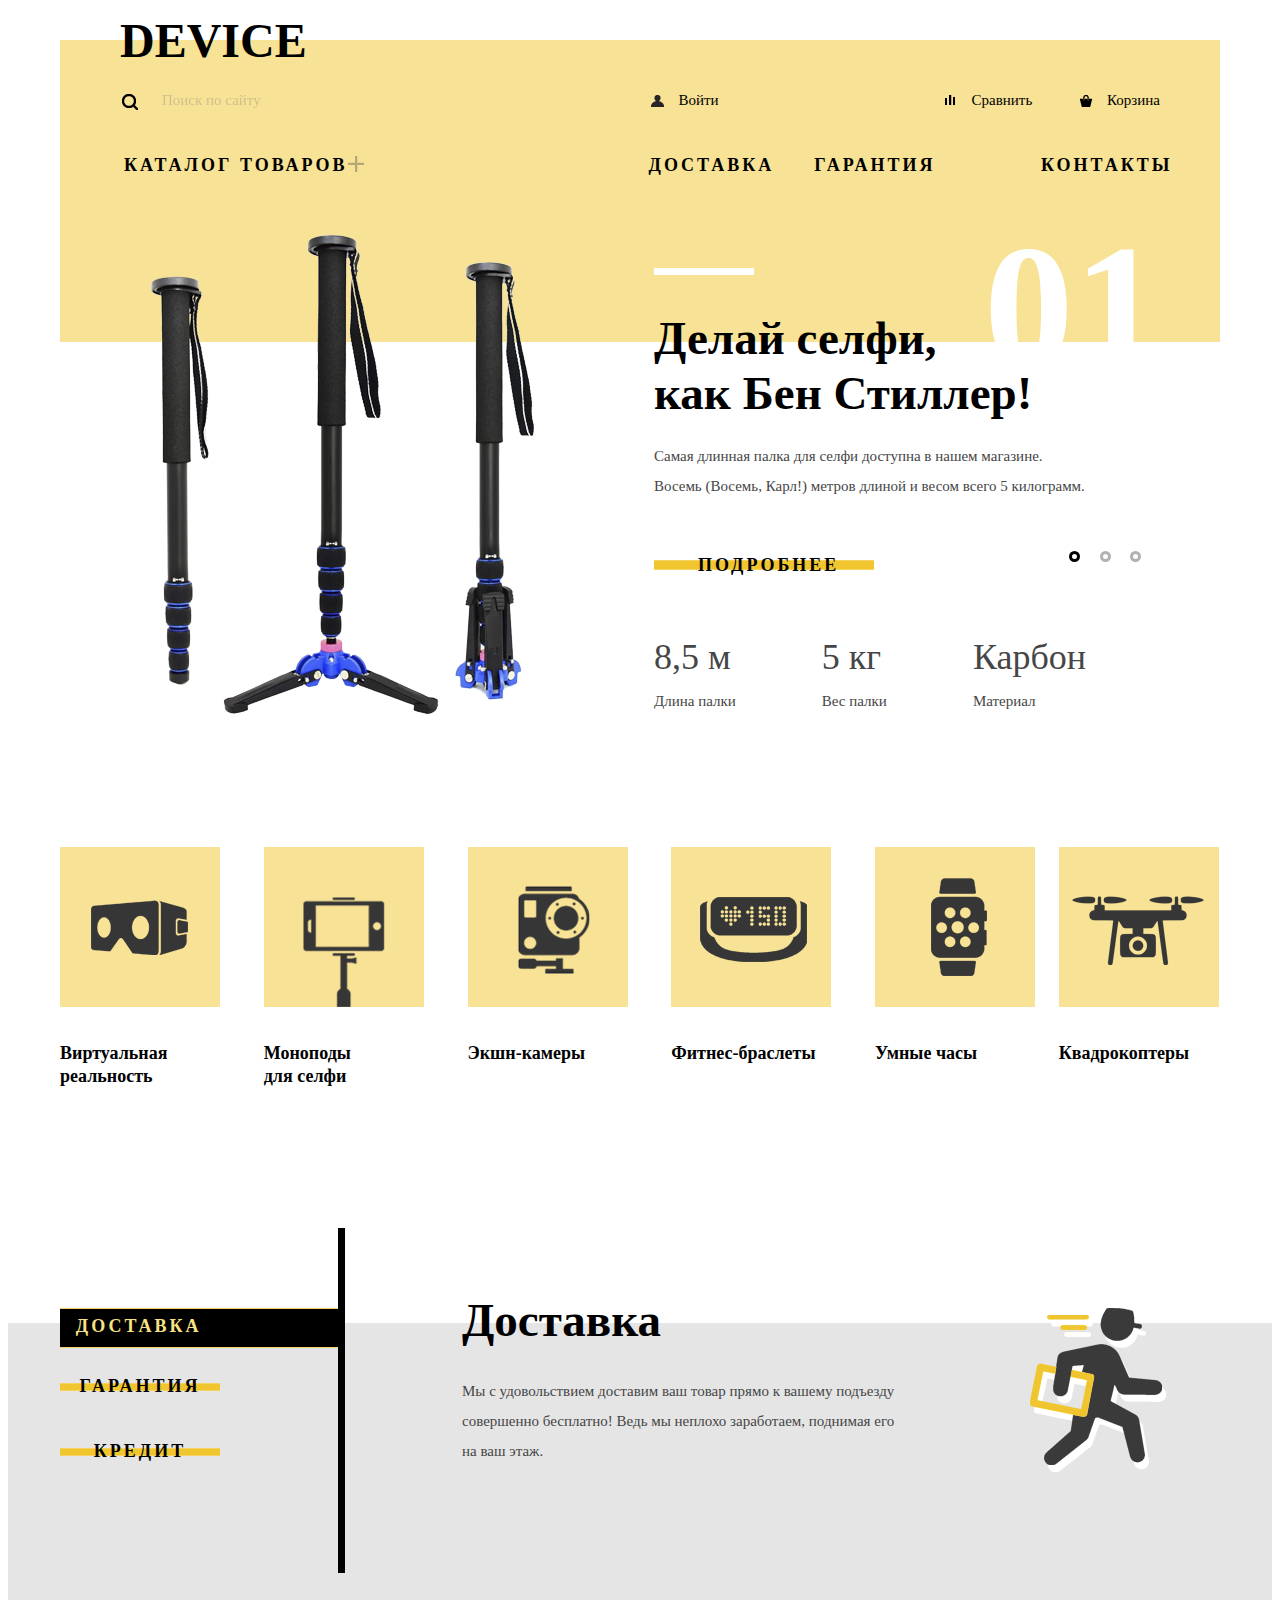
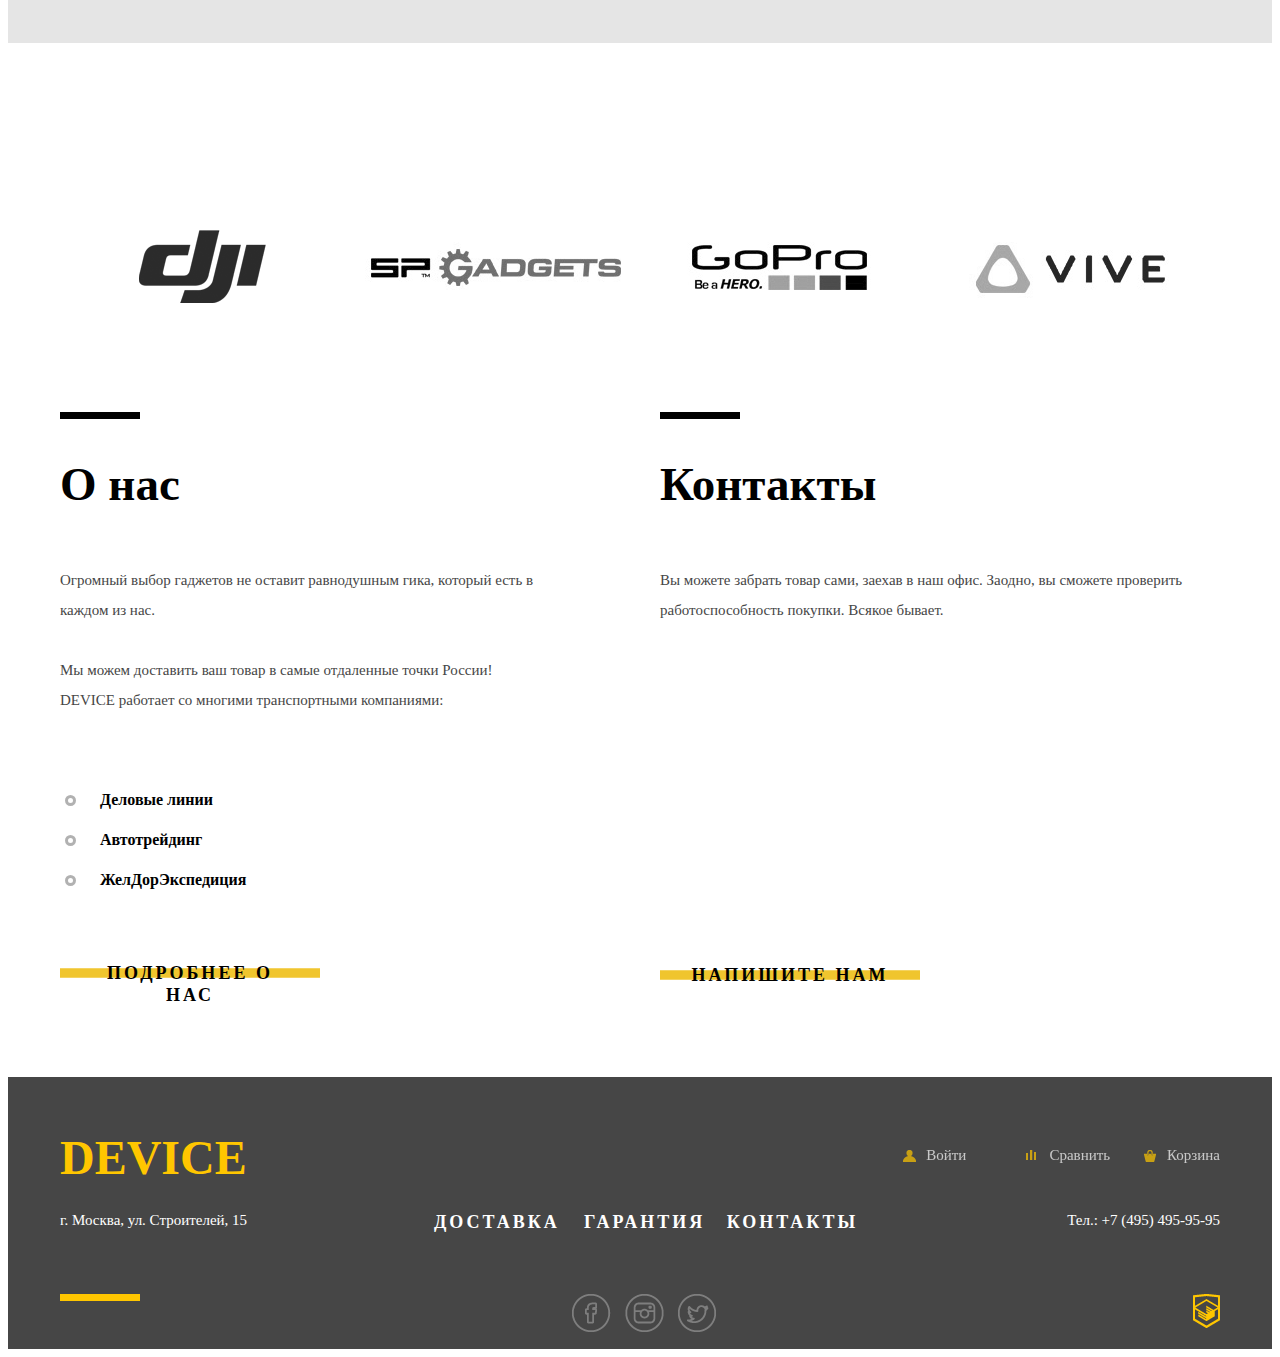
==== commit c53c2ad9: "Небольшие изменения" ====
--- a/index.html
+++ b/index.html
@@ -12,9 +12,8 @@
                 </div>
                 <div class="user_block">
                     <div class="search">
-                        <input class="search_row" type="text" value="Поиск по сайту">
+                        <input class="search_row" type="text" placeholder="Поиск по сайту">
                         <span class="find">Найти</span>
-                        <span class="underline"></span> 
                     </div>
                     <ul>
                         <li><a href="#">Войти</a>  
@@ -26,7 +25,22 @@
                     </ul>
                 </div>
                 <nav class="main_navigation"> 
-                    <button class="btn">Каталог товаров</button>   
+                    <button class="btn"><span>Каталог товаров</span>
+                        <div class="hidden_menu">
+                            <div class="row first">
+                                <a href="#">Виртуальная реальность</a>
+                                <a href="#">Фитнес-браслеты</a>
+                                <a href="#">Квадрокоптеры</a>
+                            </div>
+                            <div class="row second">
+                                <a href="#">Моноподы для селфи</a>
+                                <a href="#">Умные часы</a>
+                            </div>
+                            <div class="row">
+                                <a href="#">Экшн-камеры</a>
+                            </div>     
+                        </div>
+                    </button>
                     <ul>
                         <li><a href="delivery.html">Доставка</a>
                         </li>
@@ -36,25 +50,11 @@
                         </li>
                     </ul>
                 </nav>
-                <div class="hidden_menu">
-                    <div class="row first">
-                        <a href="#">Виртуальная реальность</a>
-                        <a href="#">Фитнес-браслеты</a>
-                        <a href="#">Квадрокоптеры</a>
-                    </div>
-                    <div class="row second">
-                        <a href="#">Моноподы для селфи</a>
-                        <a href="#">Умные часы</a>
-                    </div>
-                    <div class="row">
-                        <a href="#">Экшн-камеры</a>
-                    </div>     
-                </div>
             </div>
         </header>
         <main class="main_container">
             <article class="slider">
-                <div class="first_slide">
+                <div class="first_slide active">
                     <div class="photo">
                         <img src="img/slider-1.png" alt="Селфи-палки">
                     </div> 
@@ -66,7 +66,7 @@
                             Восемь (Восемь, Карл!) метров длиной и весом всего 5 килограмм.</p>
                         <span class="btn"><a href="#">Подробнее</a></span>
                         <ul class="slides">
-                            <li><a href="#"></a></li>
+                            <li class="active"><a href="#"></a></li>
                             <li><a href="#"></a></li>
                             <li><a href="#"></a></li>
                         </ul>
@@ -98,7 +98,7 @@
                         <span class="btn"><a href="#">Подробнее</a></span>
                         <ul class="slides">
                             <li><a href="#"></a></li>
-                            <li><a href="#"></a></li>
+                            <li class="active"><a href="#"></a></li>
                             <li><a href="#"></a></li>
                         </ul>
                         <div class="features">
@@ -122,7 +122,7 @@
                         <ul class="slides">
                             <li><a href="#"></a></li>
                             <li><a href="#"></a></li>
-                            <li><a href="#"></a></li>
+                            <li  class="active"><a href="#"></a></li>
                         </ul>
                         <div class="features">
                             <div class="item">
@@ -142,7 +142,7 @@
                     <li>
                         <a href="virtual_reality.html">
                             <div class="photo">
-                                <img src="img/popular-1.png" vspace="52px" alt="Виртуальная реальность">
+                                <img src="img/popular-1.png" alt="Виртуальная реальность">
                             </div>
                             <span class="name_catalog">Виртуальная реальность</span>
                         </a>
@@ -150,7 +150,7 @@
                     <li>
                         <a href="monopods.html">
                             <div class="photo">
-                                <img src="img/popular-2.png" vspace="43px" alt="Моноподы для селфи">
+                                <img src="img/popular-2.png" alt="Моноподы для селфи">
                             </div>
                             <span class="name_catalog">Моноподы <br> для селфи</span>
                         </a>
@@ -158,28 +158,28 @@
                     <li>
                         <a href="action_cameras.html">
                             <div class="photo">
-                                <img src="img/popular-3.png" vspace="38px" alt="Экшн-камеры">
+                                <img src="img/popular-3.png" alt="Экшн-камеры">
                             </div>
                             <span class="name_catalog">Экшн-камеры</span>
                         </a>
                     </li>
                     <li><a href="fitnes_bracelet.html">
                             <div class="photo">
-                                <img src="img/popular-4.png" vspace="50px" alt="Фитнес-браслеты">
+                                <img src="img/popular-4.png" alt="Фитнес-браслеты">
                             </div>
                             <span class="name_catalog">Фитнес-браслеты</span>
                         </a>
                     </li>
                     <li><a href="smart_watch.html">
                             <div class="photo">
-                                <img src="img/popular-5.png" vspace="32px" alt="Умные часы">
+                                <img src="img/popular-5.png" alt="Умные часы">
                             </div>
                             <span class="name_catalog">Умные часы</span>
                         </a>
                     </li>
                     <li><a href="quadcopters.html">
                             <div class="photo">
-                                <img src="img/popular-6.png" vspace="50px" alt="Квадрокоптеры">
+                                <img src="img/popular-6.png" alt="Квадрокоптеры">
                             </div>
                             <span class="name_catalog">Квадрокоптеры</span>
                         </a>
@@ -187,23 +187,23 @@
                 </ul>
             </nav>
         </main>
-        <article class="delivery">
-            <div class="main_container">
-                <nav class="navigation_delivery">
-                    <ul>
-                        <li>
-                        	<button>
-                            	<span>Доставка</span>
-                            </button>
-                        </li>
-                        <li>
-                        	<button>
-                            	<span>Гарантия</span>
-                            </button>
-                        </li>
-                        <li>
-                        	<button>
-                            	<span>Кредит</span>
+        <article class="services">
+            <div class="main_container delivery">
+                <nav class="navigation_service">
+                    <ul>
+                        <li class="active">
+                            <button>
+                                <span>Доставка</span>
+                            </button>
+                        </li>
+                        <li>
+                            <button>
+                                <span>Гарантия</span>
+                            </button>
+                        </li>
+                        <li>
+                            <button>
+                                <span>Кредит</span>
                             </button>
                         </li>
                     </ul>
@@ -213,6 +213,58 @@
                     <p>Мы с удовольствием доставим ваш товар прямо к вашему подъезду совершенно бесплатно! Ведь мы неплохо заработаем, поднимая его на ваш этаж.</p>           
                 </div>
                 <img src="img/delivery.png" width="136px" height="164px">
+            </div> 
+            <div class="main_container warranty">
+                <nav class="navigation_service">
+                    <ul>
+                        <li>
+                            <button>
+                                <span>Доставка</span>
+                            </button>
+                        </li>
+                        <li class="active">
+                            <button>
+                                <span>Гарантия</span>
+                            </button>
+                        </li>
+                        <li>
+                            <button>
+                                <span>Кредит</span>
+                            </button>
+                        </li>
+                    </ul>
+                </nav>
+                <div class="info">
+                    <h2 class="title">Гарантия</h2>
+                    <p>Если из-за возгарания купленного у нас товара у вас сгорит дом — не переживайте, мы выдадим вам новый. Товар, не дом, конечно же.</p>           
+                </div>
+                <img src="img/warranty.png" width="173px" height="196px">
+            </div> 
+            <div class="main_container credit">
+                <nav class="navigation_service">
+                    <ul>
+                        <li>
+                            <button>
+                                <span>Доставка</span>
+                            </button>
+                        </li>
+                        <li>
+                            <button>
+                                <span>Гарантия</span>
+                            </button>
+                        </li>
+                        <li class="active">
+                            <button>
+                                <span>Кредит</span>
+                            </button>
+                        </li>
+                    </ul>
+                </nav>
+                <div class="info">
+                    <h2 class="title">Кредит</h2>
+                    <p>Залезть в долговую яму стало проще! Кредитные консультанты подберут для вас наиболее выгодные условия кредита. Выгодные для нашего банка, разумеется.</p>           
+                </div>
+                <img src="img/credit.png" width="156px" height="188px">
             </div>
         </article>
         <div class="main_container">
@@ -284,9 +336,33 @@
                         <a href="instagram.com"><img src="img/insta.png" alt="Instagram"></a>
                         <a href="twitter.com"><img src="img/twitter.png" alt="Twitter"></a>
                     </div>
-                    <img src="img/htmlacademy.png" height="34px" alt="htmlacademy.ru">
+                    <a href="https://htmlacademy.ru/intensive/htmlcss"><img src="img/htmlacademy.png" height="34px" alt="htmlacademy.ru"></a>
                 </div>  
            </div>
         </footer>
+        <div class="modal_content">
+            <button class="close" type="button" title="Закрыть"></button>
+            <form  action="#" method="get">
+                <label class="name">
+                    <span>Ваше имя:</span>
+                    <input type="text" placeholder="Представьтесь, пожалуйста">
+                </label>
+                <label class="mail">
+                    <span>Ваш e-mail:</span>
+                    <input type="text" placeholder="Для отправки ответа">
+                </label>
+                <label class="message">
+                    <span>Текст письма:</span>
+                    <textarea rows="7" type="text" placeholder="В свободной форме"></textarea>
+                </label>
+                <button class="btn" type="submit"><span>Отправить</span></button>
+            </form>
+        </div>
+        <div class="map_hidden">
+            <button class="close" type="button" title="Закрыть"></button>
+            <div>
+                <iframe src="https://api-maps.yandex.ru/frame/v1/-/C6qZnOzB" width="960" height="560" frameborder="0"></iframe>
+            </div>
+        </div>
     </body>
 </html>--- a/css/style.css
+++ b/css/style.css
@@ -38,7 +38,6 @@
     display: flex;
     flex-direction: column;
     width: 1160px;
-
     background-color: #f7e296;
     margin: auto;
     padding-bottom: 150px;
@@ -54,6 +53,7 @@
     margin-left: 60px;
     margin-top: -10px;
     font-family: 'Gilroy ExtraBold';
+    width: 180px;
 }
 
 
@@ -85,7 +85,7 @@
 }
 
 input.search_row {
-    background-color: inherit;
+    background: transparent;
     border-style: none;
     margin-left: 40px;
     font-family: 'Open Sans';
@@ -100,15 +100,12 @@
 
 input.search_row:focus {
     opacity: 1;
-}
-
-.underline {
-    display: none;
-    position: absolute;
-    top: 32px;
-    width: 357px;
-    height: 2px;
-    background-color: #000000;
+    outline: none;
+}
+
+input.search_row:focus + .find,
+input.search_row:focus + .find::before{
+    display: block;
 }
 
 .find {
@@ -123,6 +120,17 @@
     text-align: center;
 }
 
+.find::before {
+    content: "";
+    position: absolute;
+    display: none;
+    bottom: -2px;
+    left: -357px;
+    width: 357px;
+    height: 2px;
+    background-color: #000000;
+}
+
 .find:hover {
     background-color: #000000;
     color: #ffffff;
@@ -135,6 +143,7 @@
 .user_block li {
     position: relative;
 }
+
 .user_block li::before {
     position: absolute;
     top: 6px;
@@ -189,25 +198,23 @@
 
 .user_block li:hover,
 .main_navigation a:hover,
-.main_navigation .btn:hover,
+.main_navigation .btn:hover span,
 .logo:hover,
 .contacts li:hover,
 .down > img:hover, 
 .hidden_menu a:hover,
-.main_navigation a:hover,
-.main_navigation .btn:hover{
+.main_navigation a:hover {
     opacity: 0.6;
 }
+
 
 .user_block li:active,
 .main_navigation a:active,
-.main_navigation .btn:active,
+.main_navigation .btn:active span,
 .logo:active,
 .contacts li:active,
 .down > img:active, 
-.hidden_menu a:active,
-.main_navigation a:active,
-.main_navigation .btn:active{
+.hidden_menu a:active {
     opacity: 0.3;
 }
 
@@ -249,8 +256,7 @@
 .main_navigation .btn {
     position: relative;
     border: none;
-    -ms-background-color: inherit;
-    background-color: inherit;    
+    background: transparent;    
 }
 
 .main_navigation .btn::after {
@@ -264,16 +270,38 @@
     opacity: 0.3;
 }
 
+.main_navigation .btn:hover::after {
+    opacity: 0.2;
+}
+
+.main_navigation .btn:active::after {
+    opacity: 0.1;
+}
+
+.main_navigation .btn:hover .hidden_menu {
+    display: block;
+}
+
+.main_navigation .btn:focus,
+.services button:focus,
+input[type="range"]:focus,
+.filtres .btn,
+.item button,
+.pages button {
+    outline: none;
+}
 
 .hidden_menu {
     display: none;
     height: 144px;
-    width: 1040px;
-    position: absolute;
-    top: 197px;
-    z-index: 2;
+    width: 1100px;
+    position: absolute;
+    top: 51px;
+    left: -58px;
+    z-index: 5;
     background-color: #f7e296;
-    margin-left: 60px;
+    padding-top: 7px;
+    padding-left: 60px;
 }
 
 .row {
@@ -290,6 +318,14 @@
     width: 330px;
 }
 
+.hidden_menu a {
+    font-family: 'Open Sans Light';
+    font-size: 15px;
+    font-weight: lighter;
+    text-transform: capitalize;
+    letter-spacing: 0;
+    color: #000;
+}
 
 
 
@@ -371,7 +407,7 @@
     z-index: 2;
 }
 
-.number {
+.slider .number {
     position: absolute;
     left: 330px;
     top: 65px; 
@@ -402,9 +438,9 @@
     background-color: #f0c52e;
     margin-top: 45px;
     text-align: center;
+    border: none;
     border-top: 1px solid #f4d361;
     border-bottom: 1px solid #f4d361;
-
 }
 
 .description a {
@@ -441,7 +477,25 @@
     justify-content: space-between;
     flex-direction: row;
     width: 72px;
-    list-style-type: circle;
+    list-style-type: none;
+}
+
+.slides li {
+    width: 5px;
+    height: 5px;
+    border-radius: 50%;
+    background-color: #fff;
+    border: 3px solid #000;
+    opacity: 0.3;
+}
+
+.slides li:hover {
+    opacity: 0.4;
+}
+
+.slides li:active,
+.slides li.active {
+    opacity: 1;
 }
 
 .features {
@@ -516,14 +570,14 @@
 
 /*DELIVERY*/
 
-.delivery {
+.services {
     background-color: #e5e5e5;
     height: 320px;
     margin-bottom: 80px;
     margin-top: 186px;
 }
 
-.delivery .main_container {
+.services .main_container {
     display: flex;
     flex-direction: row;
     flex-basis: 100%; 
@@ -532,7 +586,7 @@
     background-color: inherit;
 }
 
-.navigation_delivery ul {
+.navigation_service ul {
     width: 278px;
     margin-top: -95px;
     margin-left: -40px;
@@ -541,25 +595,25 @@
     padding-bottom: 70px;
 }
 
-.navigation_delivery li {
+.navigation_service li {
     list-style: none;
 	height: 40px;
 	margin-bottom: 25px;
 }
 
 
-.navigation_delivery button {
+.navigation_service button {
     position: relative;
     width: 160px;
     height: 8px;
     background-color: #f0c52e;
+    border: none;
     border-top: 1px solid #f4d361;
     border-bottom: 1px solid #f4d361;
-    border-right: none;
-}
-
-
-.navigation_delivery span {
+}
+
+
+.navigation_service span {
     position: absolute;
     top: -8px;
     width: 124px;
@@ -573,22 +627,24 @@
     border: none;
 }
 
-.delivery li:hover button {
+.services li:hover button {
     height: 40px;
 }
 
-.delivery li:hover span {
+.services li:hover span {
     top: 7px;
 }
 
-.delivery li:active button {
+.services li:active button,
+.services .active button {
     background-color: #000000;
     width: 278px;
     height: 40px;
     position: relative;
 }
 
-.delivery li:active span {
+.services li:active span,
+.services .active span {
     top: 7px;
     color: #f7e184;
     position: absolute;
@@ -609,10 +665,14 @@
     line-height: 30px;
 }
 
-.delivery img {
-    margin-top: -15px;
-}
-
+.services img {
+    margin-top: -15px; 
+}
+
+.services .warranty,
+.services .credit {
+    display: none;
+}
 
 /*PARTNERS*/
 
@@ -625,8 +685,7 @@
 }
 
 .partners img {
-     -ms-filter: grayscale(100%);
-    filter: grayscale(100%);   
+  filter: grayscale(100%);
 }
 
 .partners img:hover {
@@ -641,6 +700,7 @@
     display: flex;
     flex-basis: 100%;
     justify-content: space-between;
+    min-height: 582px;
 }
 
 .above {
@@ -662,7 +722,7 @@
 
 .about_us ul {
     margin-top: 50px;
-    list-style-type: circle;
+    list-style-type: none;
 }
 
 .about_us li {
@@ -671,8 +731,21 @@
     font-weight: bold;
     color: #000000;
     line-height: 40px;
-}
-
+    position: relative;
+}
+
+.about_us li::before {
+    position: absolute;
+    content: "";
+    top: 15px;
+    left: -35px;;
+    width: 5px;
+    height: 5px;
+    border-radius: 50%;
+    background-color: #fff;
+    border: 3px solid #000;
+    opacity: 0.3;
+}
 
 .company .btn {
     position: relative;
@@ -681,6 +754,7 @@
     background-color: #f0c52e;
     margin-top: 53px;
     text-align: center;
+    border: none;
     border-top: 1px solid #f4d361;
     border-bottom: 1px solid #f4d361;
 }
@@ -698,6 +772,22 @@
     letter-spacing: 3px;
 }
 
+.company .btn:hover {
+    height: 40px;
+    margin-top: 36px;
+}
+
+.company .btn:hover a {
+    top: 11px;
+}
+
+.company .btn:active a {
+    opacity: 0.3;
+}
+
+.company_contacts .btn:active .modal_content {
+    display: block;
+}
 
 .company_contacts {
     display: flex;
@@ -716,7 +806,7 @@
 .main_footer {
     display: flex;
     width: 100%; 
-    margin-top: 95px;
+    margin-top: 83px;
     background-color: #464646;
     padding-top: 52px;
 }
@@ -843,55 +933,791 @@
 
 
 
+/*WRITE US*/
+
+.modal_content {
+    display: none;
+    position: fixed;
+    top: 200px;
+    left: 50%;
+    margin-left: -480px;
+    z-index: 10;
+    width: 760px;
+    height: 381px;
+    padding: 100px;
+    padding-bottom: 80px;
+    padding-top: 95px;
+    background-color: #ffffff;
+}
+
+
+.modal_content .close,
+.map_hidden .close {
+    position: absolute;
+    right: 23px;
+    top: 24px;
+    background-color: #f7e296;
+    border-radius: 50%;
+    height: 55px;
+    width: 55px;
+    border: none;
+}
+
+.modal_content .close::before,
+.modal_content .close::after,
+.map_hidden .close::before,
+.map_hidden .close::after {
+    content: "";
+    width: 31px;
+    height: 2px;
+    background-color: #ffffff;
+    position: absolute;
+    left: 12px;
+}
+
+.modal_content .close::before,
+.map_hidden .close::before {
+    transform: rotate(45deg);
+}
+
+.modal_content .close::after,
+.map_hidden .close::after {
+    transform: rotate(-45deg);
+}
+
+.modal_content .close:hover,
+.map_hidden .close:hover {
+    background-color: #f0c52e;
+}
+
+.modal_content .close:active::before, 
+.modal_content .close:active::after,
+.map_hidden .close:active::before,
+.map_hidden .close:active::after { 
+    opacity: 0.3;
+}
+
+.modal_content .name,
+.modal_content  .mail{
+    width: 322px;
+    height: 77px;
+    display: inline-block;
+    margin-bottom: 40px;
+}
+
+.modal_content  .message {
+    width: 720px;
+    display: inline-block;
+}
+
+form span {
+    font-family: 'Gilroy ExtraBold';
+    font-size: 18px;
+    font-weight: bold;
+    color: #000000;
+}
+
+form input,
+form textarea {
+    width: 100%;
+    border-style: none;
+    padding: 14px 20px;
+    margin-top: 10px;
+    background-color: #f2f2f2;
+    font-size: 14px;
+    color: #464646;
+    font-family: 'Open Sans Regular';
+}
+
+.mail {
+    margin-left: 73px;  
+}
+
+form .btn {
+    position: absolute;
+    bottom: 90px;
+    left: 100px;
+    width: 220px;
+    height: 8px;
+    background-color: #f0c52e;
+    margin-top: 45px;
+    text-align: center;
+    border: none;
+    border-top: 1px solid #f4d361;
+    border-bottom: 1px solid #f4d361;
+}
+
+form .btn span  {
+    position: absolute;
+    top: -7px;
+    width: 133px;
+    left: 50%;
+    margin-left: -66px;
+    font-size: 18px;
+    text-transform: uppercase;
+    font-weight: bold;
+    font-family: 'Gilroy ExtraBold'; 
+    letter-spacing: 3px;
+}
+
+/*MODAL MAP*/
+
+.map_hidden {
+    display: none;
+    position: fixed;
+    top: 200px;
+    left: 50%;
+    margin-left: -480px;
+    z-index: 10;
+    width: 960px;
+    height: 560px;
+    box-shadow: 5px 20px 80px -40px #000000;
+}
+
+
+
 /*CATALOG PAGE*/
 
+/*HEADER*/
+
+.catalog .header_container {
+    padding-bottom: 38px;
+}
+
+.catalog .user_block li:first-child {
+    margin-right: 16px;
+    width: 160px;
+    text-align: right;    
+}
+
+.catalog .user_block li:nth-child(2) {
+    width: 50px;
+    text-align: left;
+    margin-right: 60px;
+    opacity: 0.3;
+}
+
+.catalog .user_block li:nth-child(2)::before { 
+    width: 0;
+}
+
+.catalog .user_block li:nth-child(2) a {
+    margin-left: 0;
+}
+
+.catalog .user_block li:nth-child(3) {   
+    width: 100px;
+    text-align: right;
+    margin-right: 34px;
+}
+
+.catalog .user_block li:nth-child(3)::before {
+    background: transparent url("../img/compare.png") no-repeat;
+}
+
+
+
+/*breadcrumbs*/
+
 .second_header {
-    background-color: #bce2f6; 
     margin: auto;
-    margin-top: 38px;
-    margin-bottom: 48px;
-    display: flex;
-    width: 1160px;
-}
+    margin-top: 5px;
+    margin-bottom: 5px;
+    padding-left:  60px;
+    display: flex;
+    flex-direction: column;
+    width: 1100px;
+    height: 170px;
+    position: relative;
+}
+
+.second_header h1 {
+    font-size: 47px;
+    letter-spacing: 1px;
+}
+
+.breadcrumbs ul {
+    display: flex;
+    list-style-type: none;
+    position: absolute;
+    left: 20px;
+    top: 90px;
+}
+
+.breadcrumbs li {
+    position: relative;
+    margin-right: 17px;
+    padding-right: 20px;
+}
+
+.breadcrumbs li a {
+    opacity: 0.3;
+}
+
+.breadcrumbs li a:hover {
+    opacity: 0.6;
+}
+
+.breadcrumbs li a:active {
+    opacity: 0.1;
+}
+
+.breadcrumbs li::after {
+    content: "";
+    position: absolute;
+    top: 9px;
+    right: 0;   
+    width: 4px;
+    height: 7px;
+    background: transparent url("../img/nav-arrow.png") no-repeat;
+}
+
+.breadcrumbs li:last-child::after {
+    background: none;
+}
+
+
+
+/*CATALOG*/
 
 .container_catalog {
     width: 100%;
-    background-color: #6295a1;
     display: flex;
 }
 
 .index_left {  
-    width: 33%;
-    background-color: coral;  
+    width: 37%;
+    background-color: #eeeeee;  
 }
 
 .index_right {  
-    width: 67%;
-    background-color: burlywood;
-   
-}
+    width: 63%;
+    background-color: #ffffff;
+}
+
+.index_left .title,
+.index_right .title {
+    display: block;
+    height: 50px;
+    background-color: #dbdbdb;
+    padding-top: 30px;
+    position: relative;
+}
+
+.index_right .title {
+    background-color: #ebebeb;
+}
+
+.index_left .title span {
+    position: absolute;
+    right: 190px;
+    font-family: 'Gilroy ExtraBold';
+    font-size: 16px;
+    color: #000000;
+    text-transform: uppercase;
+    letter-spacing: 2px;
+}
+
+.index_right .title span {
+    float: left;
+    margin-left: 72px;
+    margin-right: 55px;
+    font-family: 'Gilroy ExtraBold';
+    font-size: 16px;
+    color: #000000;
+    text-transform: uppercase;
+    letter-spacing: 2px;
+}
+
+.title .btn:nth-of-type(1),
+.title .btn:nth-of-type(2) {
+    margin-right: 25px;
+}
+
+
+.title .btn:nth-of-type(4) {
+    margin-right: 25px;
+    margin-left: 208px;
+    width: 19px;
+    height: 10px;
+    background: transparent url("../img/sort-up.png") no-repeat;
+}
+
+.title .btn:nth-of-type(5) {
+    width: 19px;
+    height: 10px;
+    background: transparent url("../img/sort-down.png") no-repeat;
+}
+
+.title .btn {
+    border: none;
+    background-color: inherit;
+    opacity: 0.3;
+}
+
+
+.title .btn:hover {
+    opacity: 0.6;
+}
+
+.title .btn.active,
+.title .btn:active {
+    opacity: 1;
+}
+
+
+
+/*FILTRES*/
 
 .filtres { 
     padding-right: 65px;
-    max-width: 328px;
+    max-width: 202px;
     float: right;
-    background-color: crimson;
     display: flex;
     flex-direction: column;
     align-items: flex-end;
-}
+    position: relative;
+    min-height: 710px;
+}
+
+.filtres .price {
+    padding-top: 80px;
+    padding-bottom: 40px;
+}
+
+.price span,
+.color > span,
+.bluetooth > span {
+    font-family: 'Gilroy ExtraBold';
+    font-size: 18px;
+    font-weight: bold;
+    color: #000000;
+    position: relative;
+    padding-bottom: 10px;
+}
+
+.price span::before,
+.color > span::before,
+.bluetooth > span::before {
+    content: "";
+    position: absolute;
+    top: -12px;
+    width: 200px;
+    height: 2px;
+    background-color: #000000;
+}
+
+input[type="range"] {
+    width: 100%;
+    -webkit-appearance: none;
+    cursor: pointer;
+    background-color: transparent;
+}
+
+input[type="range"]::-webkit-slider-thumb {
+    -webkit-appearance: none;
+    width: 14px;
+    height: 14px;
+    background-color: inherit;
+    border: 2px solid #000;
+    border-radius: 50%;
+    margin-top: -6px;
+}
+
+input[type="range"]:active::-webkit-slider-thumb {
+    background-color: #7eae29;
+    border: 2px solid #fff;
+    box-shadow: 0 5px 7px -4px #000;
+}
+
+input[type="range"]::-webkit-slider-runnable-track {
+    background-color: #dbdbdb;
+    height: 2px;
+    width: 250px;
+}
+
+input[type=range]::-moz-range-thumb {
+    width: 14px;
+    height: 14px;
+    color: transparent;
+    border: 2px solid #000;
+    border-radius: 50%;
+}
+
+input[type=range]::-moz-range-track {
+    background-color: #dbdbdb;
+    height: 2px;
+    width: 250px;
+}
+
+
+/*IE*/
+input[type="range"]::-ms-track {
+    width: 200px;
+    height: 2px;
+    cursor: pointer;
+    border-color: transparent;
+    color: transparent;
+    background: transparent;
+    padding: 10px;
+}
+input[type="range"]::-ms-thumb {
+    width: 14px;
+    height: 14px;
+    background-color: #eeeeee;
+    border: 2px solid #000;
+    border-radius: 50%;
+    padding: 0;
+}
+input[type="range"]:focus::-ms-thumb {
+    background: transparent;
+}
+input[type="range"]:active::-ms-thumb {
+    background-color: #7eae29;
+    border: 2px solid #fff;
+    box-shadow: 0 5px 7px -4px #000;
+}
+input[type=range]::-ms-fill-lower {
+    background: #91c92f;
+}
+
+input[type=range]::-ms-fill-upper {
+    background: #dbdbdb;
+}
+
+.filtres .color,
+.filtres .bluetooth {
+    padding-right: 107px;
+    margin-bottom: 60px;
+    display: flex;
+    flex-direction: column;
+}
+
+.check_color {
+    margin-top: 17px;
+}
+
+
+.check_color input,
+.check_bluetooth input {
+    display: none;
+}
+
+.check_color .indicator + span,
+.check_bluetooth .indicator + span {
+    font-family: 'Open Sans Light';
+    font-size: 14px;
+    font-weight: lighter;
+    padding-left: 37px;
+}
+
+.check_color .indicator {
+    position: absolute;
+    width: 23px;
+    height: 23px;
+    background-color: #dbdbdb;
+}
+
+.check_color .indicator:hover {
+    background-color: #cecece;
+}
+
+.check_color .indicator:active {
+    background: transparent url("../img/tick.png") no-repeat;
+    background-color: #c4c4c4;
+    background-position: center;
+}
+
+.check_color input:checked + .indicator {
+    background: transparent url("../img/tick.png") no-repeat;
+    background-color: #dbdbdb;
+    background-position: center; 
+}
+
+.check_color input:checked:hover + .indicator {
+    background-color: #cecece;
+}
+
+.check_color input:checked:active + .indicator {
+    background: #c4c4c4;
+}
+
+
+.check_bluetooth .indicator {
+    position: absolute;
+    width: 19px;
+    height: 19px;
+    border-radius: 50%;
+    border: 2px solid #c6c6c6;
+}
+
+
+.check_bluetooth input:checked + .indicator::before {
+    position: absolute;
+    top: 5px;
+    left: 5px;
+    content: "";
+    width: 5px;
+    height: 5px;
+    border-radius: 50%;
+    border: 2px solid #000000;
+}
+
+
+.filtres .bluetooth {
+    padding-right: 120px;  
+}
+
+.check_bluetooth {
+    margin-top: 17px;
+}
+
+.filtres .btn {
+    position: absolute;
+    left: 0;
+    top: 620px;
+    width: 200px;
+    height: 8px;
+    background-color: #f0c52e;
+    border-top: 1px solid #f4d361;
+    border-bottom: 1px solid #f4d361;
+    border-right: none;
+}
+
+
+.filtres .btn span {
+    position: absolute;
+    top: -8px;
+    width: 124px;
+    left: 50%;
+    margin-left: -62px;
+    font-size: 18px;
+    text-transform: uppercase;
+    font-weight: bold;
+    font-family: 'Gilroy ExtraBold';
+    letter-spacing: 3px;
+    border: none;
+}
+
+.filtres .btn:hover {
+    height: 40px;
+    top: 603px;
+}
+
+.filtres .btn:hover span {
+    top: 10px;
+}
+
+.filtres .btn:active span {
+    opacity: 0.3;
+}
+
+
+
+
+/*PRODUCTS*/
 
 .products {
     padding-left: 73px;
-    max-width: 835px;
-    float: left;
-    background-color: chocolate;
+    padding-top: 68px;
+    padding-right: 0;
+    max-width: 760px;
     display: flex;
     flex-wrap: wrap;
     justify-content: space-between;
 }
 
-.color {
-    display: flex;
-    flex-direction: column;
+.products .item:nth-of-type(2n) img {
+    float: right;
+}
+
+.products .item {
+    position: relative;
+}
+
+.products .photo {
+    margin-bottom: 117px;   
+    position: relative;
+}
+
+.new {
+    display: none;
+    background: transparent url("../img/new.png") no-repeat;
+    opacity: 0.1;
+    position: absolute;
+    width: 60px;
+    height: 61px;
+    right: 27px;
+    top: 29px;
+}
+
+.new.active {
+    display: block;
+}
+
+.item .btn,
+.item .compare {
+    display: none;
+}
+
+.item .btn {
+    position: absolute;
+    left: 50%;
+    margin-left: -100px;
+    top: 185px;
+    width: 200px;
+    height: 8px;
+    background-color: #f0c52e;
+    border: none;
+    border-top: 1px solid #f4d361;
+    border-bottom: 1px solid #f4d361;
+}
+
+
+.item .btn > span {
+    position: absolute;
+    top: -8px;
+    width: 124px;
+    left: 50%;
+    margin-left: -62px;
+    font-size: 18px;
+    text-transform: uppercase;
+    font-weight: bold;
+    font-family: 'Gilroy ExtraBold';
+    letter-spacing: 3px;
+    border: none;
+}
+
+.item .compare {
+    position: absolute;
+    left: 50%;
+    margin-left: -77px;
+    top: 220px;
+    width: 155px;
+    height: 15px;
+    border: none;
+    background: transparent;
+    font-family: 'Open Sans Light';
+    font-size: 13px;
+    font-weight: lighter;
+    opacity: 0.5;
+}
+
+.products .photo:hover img {
+    opacity: 0.7;
+    cursor: pointer;
+}
+
+.products .photo:hover .btn,
+.products .photo:hover .compare{
+    display: block;
+    cursor: pointer;
+}
+
+.item .compare:hover {
+    opacity: 1;
+}
+
+.item .compare:active {
+    opacity: 0.2;
+}
+
+.item .btn:hover {
+    top: 168px;
+    height: 40px;
+}
+
+.item .btn:hover span {
+    top: 10px;
+}
+
+.item .btn:active span {
+    opacity: 0.3;
+}
+
+.products .price {
+    font-family: 'Gilroy Light';
+    font-size: 16px;
+    font-weight: lighter;
+    color: #464646;
+    position: absolute;
+    top: 414px;
+    right: 0;
+}
+
+.products p {
+    font-family: 'Gilroy ExtraBold';
+    font-size: 18px;
+    font-weight: bold;
+    color: #000000;
+    width: 260px;
+    position: absolute;
+    top: 395px;
+    left: 0;
+}
+
+.products .pages {
+    background-color: #ebebeb;
+    height: 70px;
+    width: 760px;
+    margin-bottom: 74px;
+    position: relative;
+}
+
+.pages button {
+    background-color: inherit;
+    border: none;
+    font-family: 'Gilroy ExtraBold';
+    font-size: 16px;
+    text-transform: uppercase;
+    letter-spacing: 3px;
+}
+
+.pages > button {
+    position: absolute;
+    height: 70px;
+    width: 126px;
+}
+
+.pages > button:last-of-type {
+    right: 0;  
+}
+
+.pages > button:first-of-type {
+    left: 0;
+}
+
+.pages > button:hover {
+    background-color: #d9d9d9;
+}
+
+.pages > button:active {
+    color: #acacac;
+}
+
+.pages .number {
+    position: absolute;
+    width: 110px;
+    top: 25px;
+    left: 50%;
+    margin-left: -55px;
+    display: flex;
+    justify-content: space-around;
+}
+
+.number button {
+    opacity: 0.3;
+}
+
+.number button:hover {
+    opacity: 0.6;
+}
+
+.number button:active,
+.number button.active {
+    opacity: 1;
+}
+
+.main_footer.catalog {
+    margin-top: 0;
 }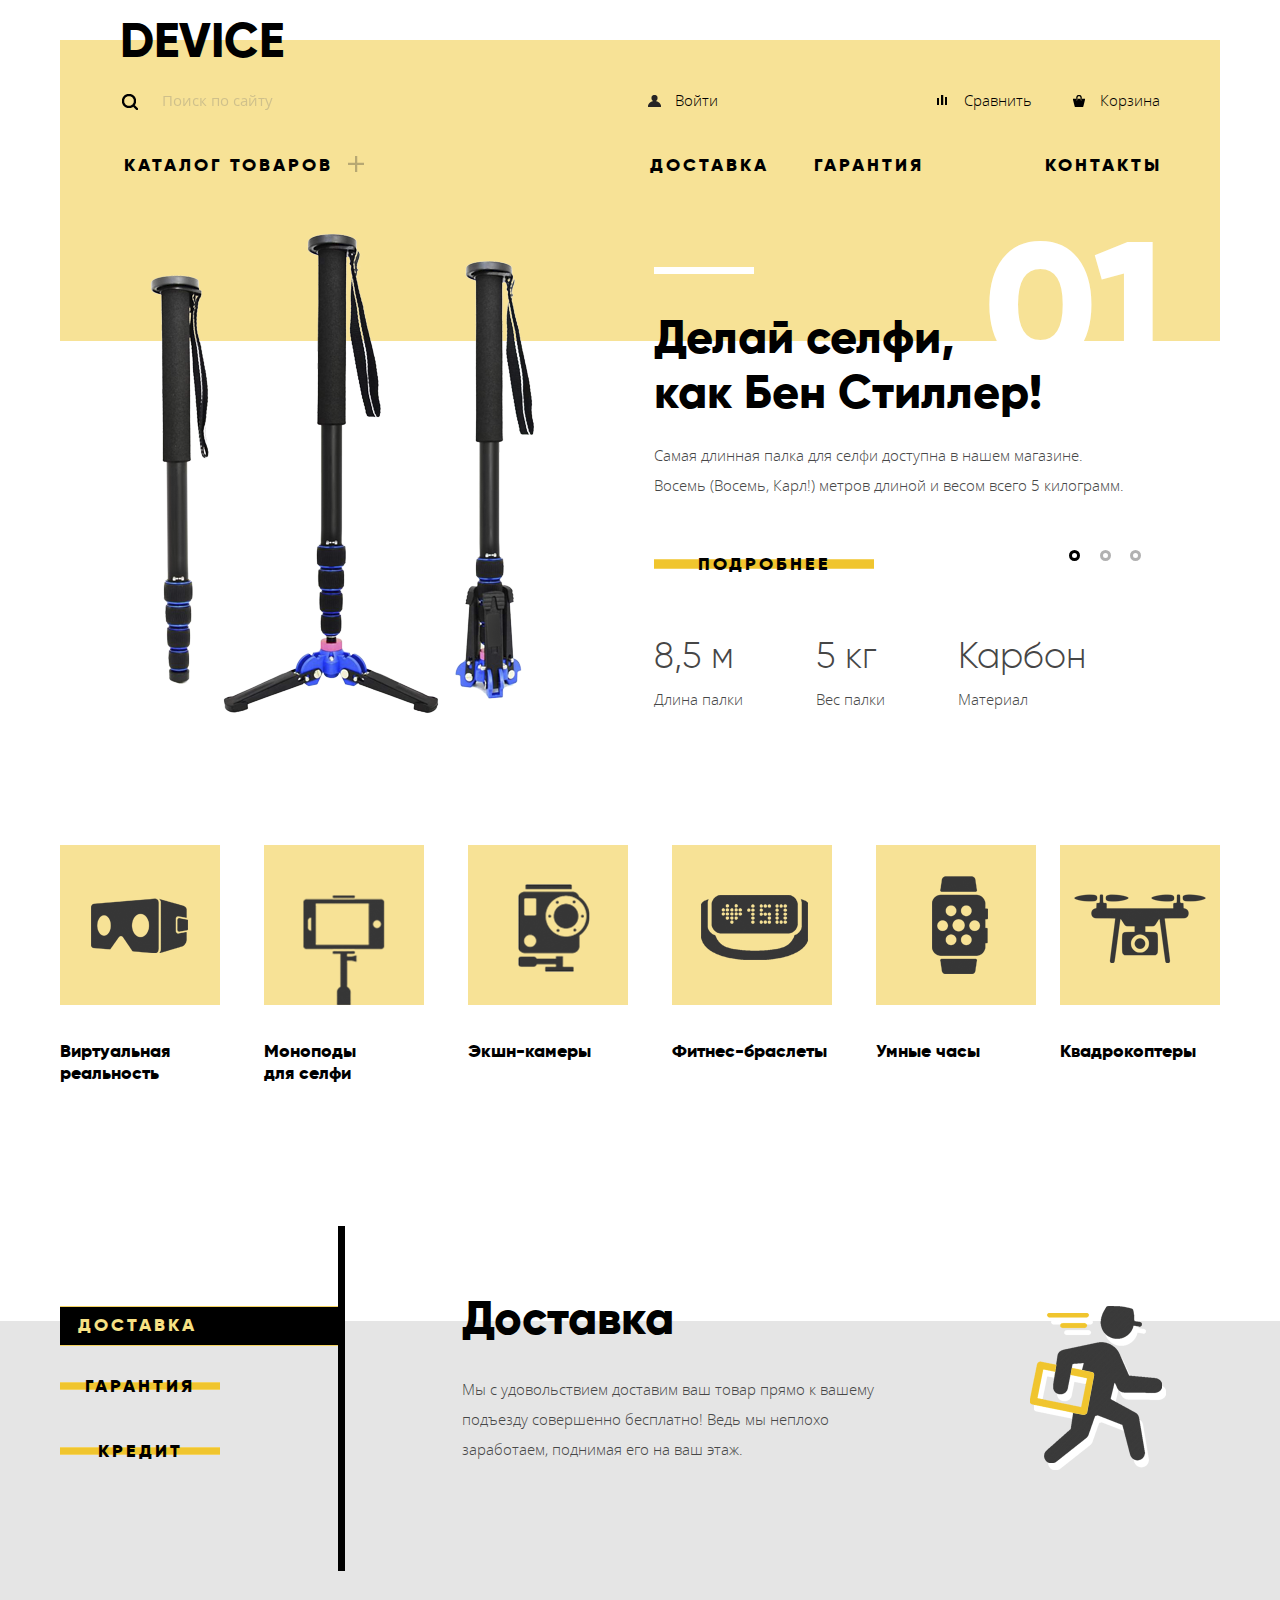
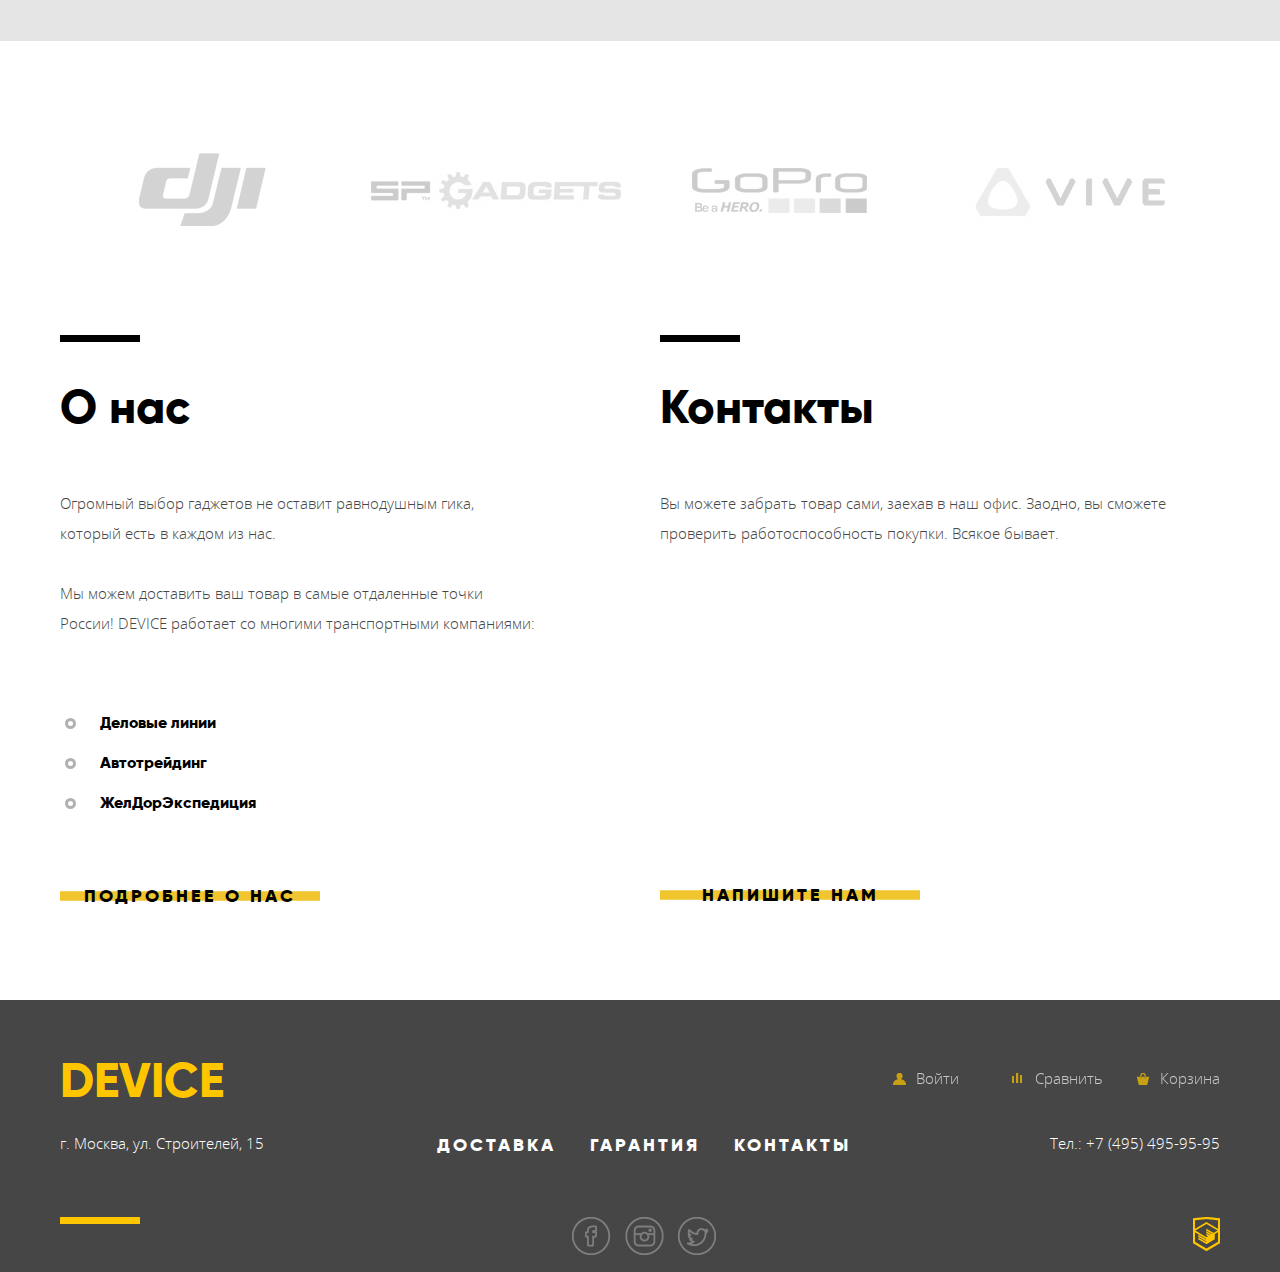
==== commit 509f356e: "Небольшие исправления" ====
--- a/index.html
+++ b/index.html
@@ -13,7 +13,7 @@
                 <div class="user_block">
                     <div class="search">
                         <input class="search_row" type="text" placeholder="Поиск по сайту">
-                        <span class="find">Найти</span>
+                        <button class="find">Найти</button>
                     </div>
                     <ul>
                         <li><a href="#">Войти</a>  
@@ -25,22 +25,21 @@
                     </ul>
                 </div>
                 <nav class="main_navigation"> 
-                    <button class="btn"><span>Каталог товаров</span>
-                        <div class="hidden_menu">
-                            <div class="row first">
-                                <a href="#">Виртуальная реальность</a>
-                                <a href="#">Фитнес-браслеты</a>
-                                <a href="#">Квадрокоптеры</a>
-                            </div>
-                            <div class="row second">
-                                <a href="#">Моноподы для селфи</a>
-                                <a href="#">Умные часы</a>
-                            </div>
-                            <div class="row">
-                                <a href="#">Экшн-камеры</a>
-                            </div>     
-                        </div>
-                    </button>
+                    <button class="btn"><span>Каталог товаров</span></button>
+                    <div class="hidden_menu">
+                        <div class="row first">
+                            <a href="#">Виртуальная реальность</a>
+                            <a href="#">Фитнес-браслеты</a>
+                            <a href="#">Квадрокоптеры</a>
+                        </div>
+                        <div class="row second">
+                            <a href="#">Моноподы для селфи</a>
+                            <a href="#">Умные часы</a>
+                        </div>
+                        <div class="row">
+                            <a href="#">Экшн-камеры</a>
+                        </div>     
+                    </div>  
                     <ul>
                         <li><a href="delivery.html">Доставка</a>
                         </li>
@@ -187,7 +186,7 @@
                 </ul>
             </nav>
         </main>
-        <article class="services">
+        <div class="services">
             <div class="main_container delivery">
                 <nav class="navigation_service">
                     <ul>
@@ -212,7 +211,7 @@
                     <h2 class="title">Доставка</h2>
                     <p>Мы с удовольствием доставим ваш товар прямо к вашему подъезду совершенно бесплатно! Ведь мы неплохо заработаем, поднимая его на ваш этаж.</p>           
                 </div>
-                <img src="img/delivery.png" width="136px" height="164px">
+                <img src="img/delivery.png" alt="Доставка" width="136" height="164">
             </div> 
             <div class="main_container warranty">
                 <nav class="navigation_service">
@@ -238,7 +237,7 @@
                     <h2 class="title">Гарантия</h2>
                     <p>Если из-за возгарания купленного у нас товара у вас сгорит дом — не переживайте, мы выдадим вам новый. Товар, не дом, конечно же.</p>           
                 </div>
-                <img src="img/warranty.png" width="173px" height="196px">
+                <img src="img/warranty.png" alt="Гарантия" width="173" height="196">
             </div> 
             <div class="main_container credit">
                 <nav class="navigation_service">
@@ -264,9 +263,9 @@
                     <h2 class="title">Кредит</h2>
                     <p>Залезть в долговую яму стало проще! Кредитные консультанты подберут для вас наиболее выгодные условия кредита. Выгодные для нашего банка, разумеется.</p>           
                 </div>
-                <img src="img/credit.png" width="156px" height="188px">
-            </div>
-        </article>
+                <img src="img/credit.png" alt="Кредит" width="156" height="188">
+            </div>
+        </div>
         <div class="main_container">
             <div class="partners">
                 <img src="img/logo-1.1.png" alt="Dji">
@@ -295,7 +294,7 @@
                     <h2 class="title">Контакты</h2>
                     <p>Вы можете забрать товар сами, заехав в наш офис. Заодно, вы сможете проверить работоспособность покупки. Всякое бывает.</p>
                     <div class="map">
-                        <iframe src="https://api-maps.yandex.ru/frame/v1/-/C6qZnOzB" width="560" height="222" frameborder="0"></iframe>
+                        <iframe src="https://api-maps.yandex.ru/frame/v1/-/C6qZnOzB" width="560" height="222" class="map_border"></iframe>
                     </div>
                     <span class="btn"><a href="#">Напишите нам</a></span>
                 </section>
@@ -336,7 +335,7 @@
                         <a href="instagram.com"><img src="img/insta.png" alt="Instagram"></a>
                         <a href="twitter.com"><img src="img/twitter.png" alt="Twitter"></a>
                     </div>
-                    <a href="https://htmlacademy.ru/intensive/htmlcss"><img src="img/htmlacademy.png" height="34px" alt="htmlacademy.ru"></a>
+                    <a href="https://htmlacademy.ru/intensive/htmlcss"><img src="img/htmlacademy.png" height="34" alt="htmlacademy.ru"></a>
                 </div>  
            </div>
         </footer>
@@ -353,7 +352,7 @@
                 </label>
                 <label class="message">
                     <span>Текст письма:</span>
-                    <textarea rows="7" type="text" placeholder="В свободной форме"></textarea>
+                    <textarea rows="7" placeholder="В свободной форме"></textarea>
                 </label>
                 <button class="btn" type="submit"><span>Отправить</span></button>
             </form>
@@ -361,8 +360,9 @@
         <div class="map_hidden">
             <button class="close" type="button" title="Закрыть"></button>
             <div>
-                <iframe src="https://api-maps.yandex.ru/frame/v1/-/C6qZnOzB" width="960" height="560" frameborder="0"></iframe>
+                <iframe src="https://api-maps.yandex.ru/frame/v1/-/C6qZnOzB" width="960" height="560" class="map_border"></iframe>
             </div>
         </div>
+        <script src="../js/script.js"></script>
     </body>
 </html>--- a/css/style.css
+++ b/css/style.css
@@ -1,16 +1,48 @@
+@font-face {
+     font-weight: 300;
+     font-family: 'Open Sans Light';
+     src:
+         url("../fonts/opensanslight.woff") format("woff"),
+         url("../fonts/opensanslight.woff2") format("woff2");
+ }
+ 
+ @font-face {
+     font-weight: normal;
+     font-family: 'Open Sans';
+     src:
+         url("../fonts/opensans.woff") format("woff"),
+         url("../fonts/opensans.woff2") format("woff2");
+ }
+ 
+ @font-face {
+     font-weight: 800;
+     font-family: 'Gilroy ExtraBold';
+     src:
+         url("../fonts/gilroyextrabold.woff") format("woff"),
+         url("../fonts/gilroyextrabold.woff2") format("woff2");
+ }
+ 
+ @font-face {
+     font-weight: 300;
+     font-family: 'Gilroy Light';
+     src:
+         url("../fonts/gilroylight.woff") format("woff"),
+         url("../fonts/gilroylight.woff2") format("woff2");
+ }
+
 
 
 body {
-    font-family: 'Open Sans Light';
+    font-family: 'Open Sans Light', 'Arial', sans-serif;
     font-weight: normal;
     font-size: 15px;
     color: #464646;
     line-height: 22px;
-   
+   margin: 0;
 }
 
 h1.title {
-    font-family: 'Gilroy ExtraBold';
+    font-family: 'Gilroy ExtraBold', 'Arial', sans-serif;
     color: #000000;
     font-size: 47px;
     font-weight: Bold;
@@ -18,7 +50,7 @@
 }
 
 h2.title {
-    font-family: 'Gilroy ExtraBold';
+    font-family: 'Gilroy ExtraBold', 'Arial', sans-serif;
     color: #000000;
     font-size: 47px;
     font-weight: Bold;
@@ -52,7 +84,7 @@
     text-transform: uppercase;
     margin-left: 60px;
     margin-top: -10px;
-    font-family: 'Gilroy ExtraBold';
+    font-family: 'Gilroy ExtraBold', 'Arial', sans-serif;
     width: 180px;
 }
 
@@ -88,7 +120,7 @@
     background: transparent;
     border-style: none;
     margin-left: 40px;
-    font-family: 'Open Sans';
+    font-family: 'Open Sans', 'Arial', sans-serif;
     font-size: 15px;
     font-weight: lighter;
     opacity: 0.3;
@@ -104,7 +136,9 @@
 }
 
 input.search_row:focus + .find,
-input.search_row:focus + .find::before{
+input.search_row:focus + .find::before,
+.find:active, 
+.find:active::before {
     display: block;
 }
 
@@ -118,6 +152,7 @@
     padding-bottom: 10px;
     padding-top: 10px;
     text-align: center;
+    background: transparent;
 }
 
 .find::before {
@@ -229,6 +264,7 @@
     margin-left: 58px;
     margin-right: 58px;
     margin-top: 13px;
+    position: relative;
 }
 
 
@@ -250,7 +286,7 @@
     text-transform: uppercase;
     letter-spacing: 3px;
     font-weight: bold;
-    font-family: 'Gilroy ExtraBold';    
+    font-family: 'Gilroy ExtraBold', 'Arial', sans-serif;    
 }
 
 .main_navigation .btn {
@@ -278,7 +314,8 @@
     opacity: 0.1;
 }
 
-.main_navigation .btn:hover .hidden_menu {
+.main_navigation .btn:hover +.hidden_menu,
+.hidden_menu:hover {
     display: block;
 }
 
@@ -287,20 +324,22 @@
 input[type="range"]:focus,
 .filtres .btn,
 .item button,
-.pages button {
+.pages button, 
+.find:active,
+.title .btn {
     outline: none;
 }
 
 .hidden_menu {
     display: none;
-    height: 144px;
+    height: 160px;
     width: 1100px;
     position: absolute;
-    top: 51px;
+    top: 35px;
     left: -58px;
     z-index: 5;
     background-color: #f7e296;
-    padding-top: 7px;
+    padding-top: 26px;
     padding-left: 60px;
 }
 
@@ -319,7 +358,7 @@
 }
 
 .hidden_menu a {
-    font-family: 'Open Sans Light';
+    font-family: 'Open Sans Light', 'Arial', sans-serif;
     font-size: 15px;
     font-weight: lighter;
     text-transform: capitalize;
@@ -399,7 +438,7 @@
 .slogan {
     font-size: 47px;
     font-weight: bold;
-    font-family: 'Gilroy ExtraBold';
+    font-family: 'Gilroy ExtraBold', 'Arial', sans-serif;
     line-height: 55px;
     color: #000000;
     margin-top: 80px;
@@ -414,7 +453,7 @@
     color: #ffffff;
     font-size: 179px;
     font-weight: bold;
-    font-family: 'Gilroy ExtraBold';
+    font-family: 'Gilroy ExtraBold', 'Arial', sans-serif;
 }
 
 .slider .above {
@@ -452,7 +491,7 @@
     font-size: 18px;
     text-transform: uppercase;
     font-weight: bold;
-    font-family: 'Gilroy ExtraBold'; 
+    font-family: 'Gilroy ExtraBold', 'Arial', sans-serif; 
     letter-spacing: 3px;
 }
 
@@ -513,7 +552,7 @@
 
 .item span {
     font-size: 36px;
-    font-family: 'Gilroy Light';  
+    font-family: 'Gilroy Light', 'Arial', sans-serif;  
 }
 
 
@@ -551,7 +590,7 @@
 }
 
 .navigation_catalog span {
-    font-family: 'Gilroy ExtraBold';
+    font-family: 'Gilroy ExtraBold', 'Arial', sans-serif;
     font-size: 18px;
     font-weight: bold;
     
@@ -622,7 +661,7 @@
     font-size: 18px;
     text-transform: uppercase;
     font-weight: bold;
-    font-family: 'Gilroy ExtraBold';
+    font-family: 'Gilroy ExtraBold', 'Arial', sans-serif;
     letter-spacing: 3px;
     border: none;
 }
@@ -679,19 +718,22 @@
 .partners {
     display: flex;
     justify-content: space-around;
-    margin-top: 95px;
+    margin-top: 20px;
     margin-bottom: 94px;
     height: 100px;
 }
 
 .partners img {
-  filter: grayscale(100%);
+    filter: grayscale(100%);
+    opacity: 0.2;
 }
 
 .partners img:hover {
      -ms-filter: grayscale(100%);
-    filter: grayscale(0%);   
-}
+    filter: grayscale(0%); 
+    opacity: 1;
+}
+
 
 
 /*ABOUT US/CONTACTS*/
@@ -727,7 +769,7 @@
 
 .about_us li {
     font-size: 16px;
-    font-family: 'Gilroy ExtraBold';
+    font-family: 'Gilroy ExtraBold', 'Arial', sans-serif;
     font-weight: bold;
     color: #000000;
     line-height: 40px;
@@ -768,7 +810,7 @@
     font-size: 18px;
     text-transform: uppercase;
     font-weight: bold;
-    font-family: 'Gilroy ExtraBold'; 
+    font-family: 'Gilroy ExtraBold', 'Arial', sans-serif; 
     letter-spacing: 3px;
 }
 
@@ -797,7 +839,11 @@
 
 .map {
     margin-top: 25px;
-    margin-bottom: 24px;
+    margin-bottom: 22px;
+}
+
+.map_border {
+    border: 0;
 }
 
 
@@ -1011,7 +1057,7 @@
 }
 
 form span {
-    font-family: 'Gilroy ExtraBold';
+    font-family: 'Gilroy ExtraBold', 'Arial', sans-serif;
     font-size: 18px;
     font-weight: bold;
     color: #000000;
@@ -1026,7 +1072,7 @@
     background-color: #f2f2f2;
     font-size: 14px;
     color: #464646;
-    font-family: 'Open Sans Regular';
+    font-family: 'Open Sans', 'Arial', sans-serif;
 }
 
 .mail {
@@ -1056,7 +1102,7 @@
     font-size: 18px;
     text-transform: uppercase;
     font-weight: bold;
-    font-family: 'Gilroy ExtraBold'; 
+    font-family: 'Gilroy ExtraBold', 'Arial', sans-serif; 
     letter-spacing: 3px;
 }
 
@@ -1211,7 +1257,7 @@
 .index_left .title span {
     position: absolute;
     right: 190px;
-    font-family: 'Gilroy ExtraBold';
+    font-family: 'Gilroy ExtraBold', 'Arial', sans-serif;
     font-size: 16px;
     color: #000000;
     text-transform: uppercase;
@@ -1221,29 +1267,34 @@
 .index_right .title span {
     float: left;
     margin-left: 72px;
-    margin-right: 55px;
-    font-family: 'Gilroy ExtraBold';
+    margin-right: 45px;
+    font-family: 'Gilroy ExtraBold', 'Arial', sans-serif;
     font-size: 16px;
     color: #000000;
     text-transform: uppercase;
     letter-spacing: 2px;
 }
 
-.title .btn:nth-of-type(1),
-.title .btn:nth-of-type(2) {
-    margin-right: 25px;
-}
-
-
-.title .btn:nth-of-type(4) {
-    margin-right: 25px;
-    margin-left: 208px;
+.title .sort .btn {
+    margin-right: 14px;
+}
+
+.title .arrow {
+    position: absolute;
+    left: 760px;
+    bottom: 40px;
+    width: 65px;
+    height: 10px;
+}
+
+.title .arrow .up {
     width: 19px;
     height: 10px;
+    margin-right: 20px;
     background: transparent url("../img/sort-up.png") no-repeat;
 }
 
-.title .btn:nth-of-type(5) {
+.title .arrow .under {
     width: 19px;
     height: 10px;
     background: transparent url("../img/sort-down.png") no-repeat;
@@ -1251,7 +1302,7 @@
 
 .title .btn {
     border: none;
-    background-color: inherit;
+    background-color: transparent;
     opacity: 0.3;
 }
 
@@ -1288,7 +1339,7 @@
 .price span,
 .color > span,
 .bluetooth > span {
-    font-family: 'Gilroy ExtraBold';
+    font-family: 'Gilroy ExtraBold', 'Arial', sans-serif;
     font-size: 18px;
     font-weight: bold;
     color: #000000;
@@ -1405,7 +1456,7 @@
 
 .check_color .indicator + span,
 .check_bluetooth .indicator + span {
-    font-family: 'Open Sans Light';
+    font-family: 'Open Sans Light', 'Arial', sans-serif;
     font-size: 14px;
     font-weight: lighter;
     padding-left: 37px;
@@ -1494,7 +1545,7 @@
     font-size: 18px;
     text-transform: uppercase;
     font-weight: bold;
-    font-family: 'Gilroy ExtraBold';
+    font-family: 'Gilroy ExtraBold', 'Arial', sans-serif;
     letter-spacing: 3px;
     border: none;
 }
@@ -1583,7 +1634,7 @@
     font-size: 18px;
     text-transform: uppercase;
     font-weight: bold;
-    font-family: 'Gilroy ExtraBold';
+    font-family: 'Gilroy ExtraBold', 'Arial', sans-serif;
     letter-spacing: 3px;
     border: none;
 }
@@ -1597,7 +1648,7 @@
     height: 15px;
     border: none;
     background: transparent;
-    font-family: 'Open Sans Light';
+    font-family: 'Open Sans Light', 'Arial', sans-serif;
     font-size: 13px;
     font-weight: lighter;
     opacity: 0.5;
@@ -1636,7 +1687,7 @@
 }
 
 .products .price {
-    font-family: 'Gilroy Light';
+    font-family: 'Gilroy Light', 'Arial', sans-serif;
     font-size: 16px;
     font-weight: lighter;
     color: #464646;
@@ -1646,7 +1697,7 @@
 }
 
 .products p {
-    font-family: 'Gilroy ExtraBold';
+    font-family: 'Gilroy ExtraBold', 'Arial', sans-serif;
     font-size: 18px;
     font-weight: bold;
     color: #000000;
@@ -1665,9 +1716,9 @@
 }
 
 .pages button {
-    background-color: inherit;
+    background-color: transparent;
     border: none;
-    font-family: 'Gilroy ExtraBold';
+    font-family: 'Gilroy ExtraBold', 'Arial', sans-serif;
     font-size: 16px;
     text-transform: uppercase;
     letter-spacing: 3px;
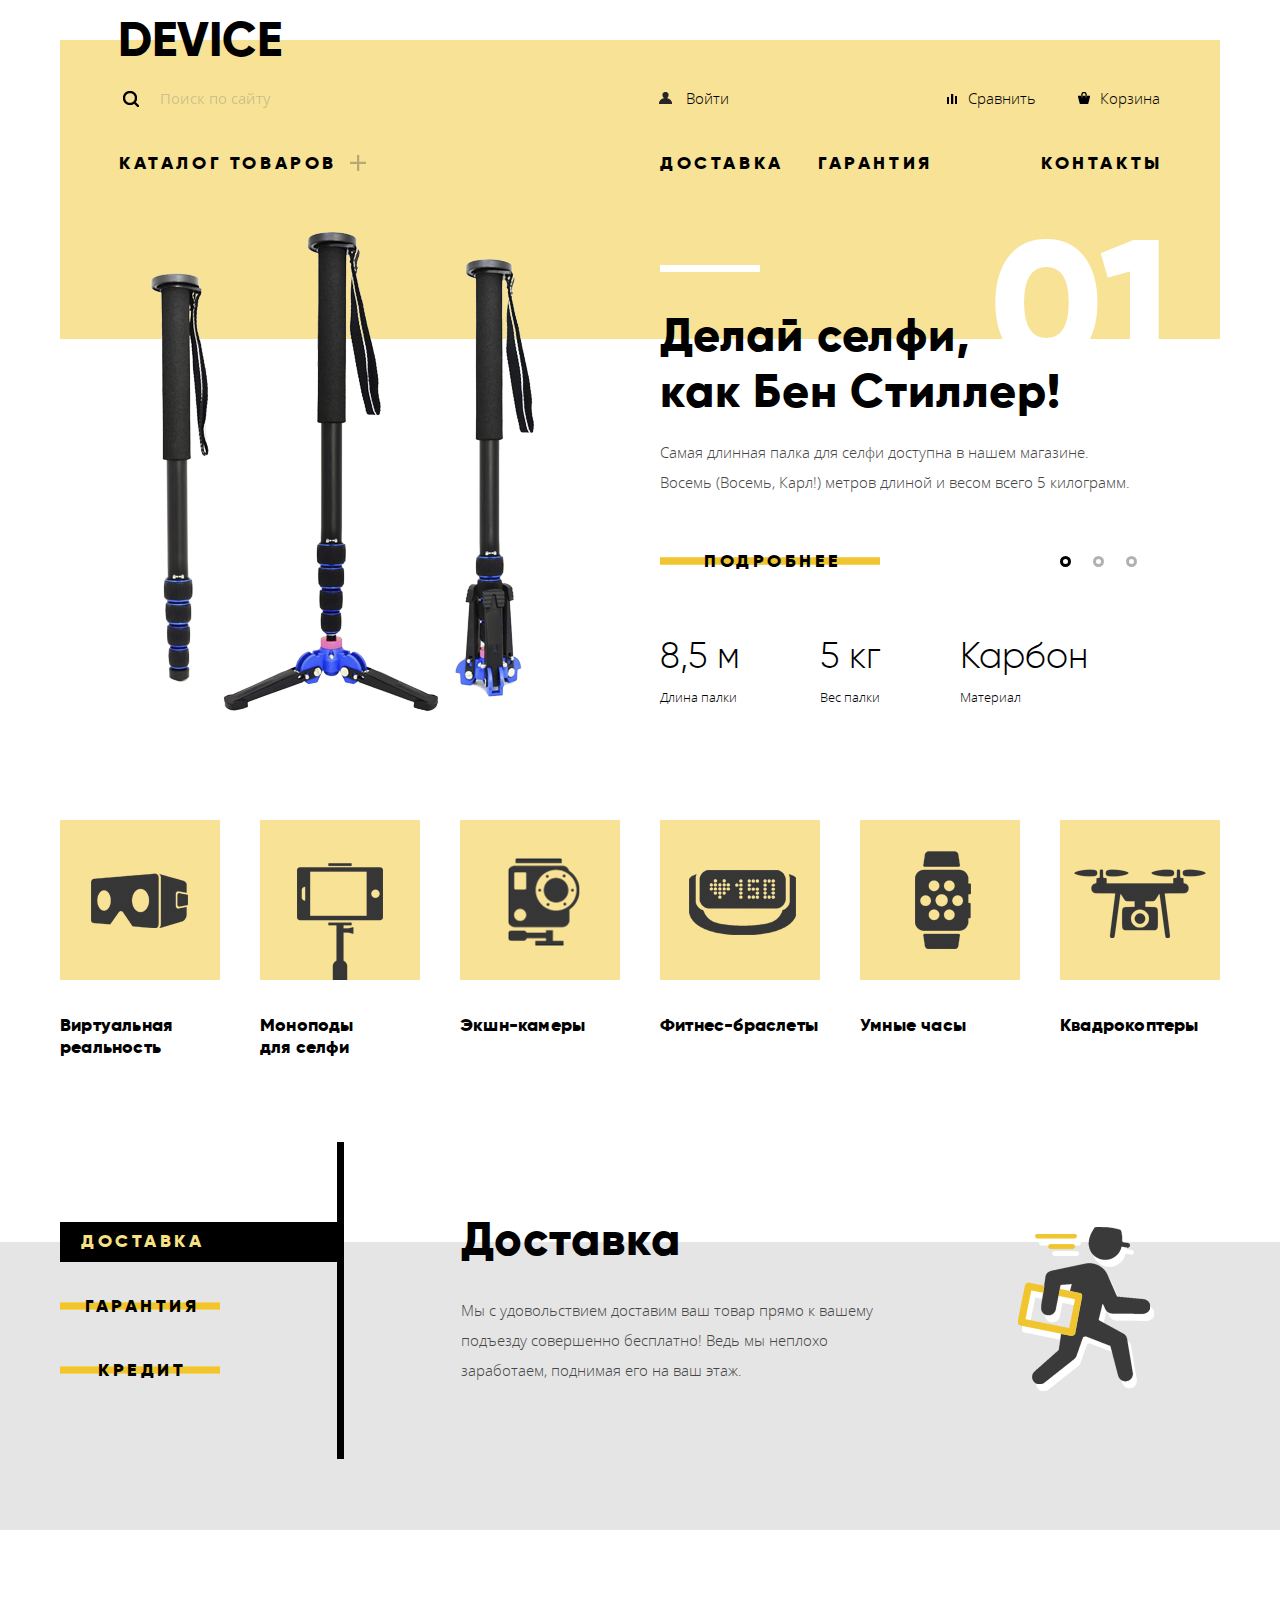
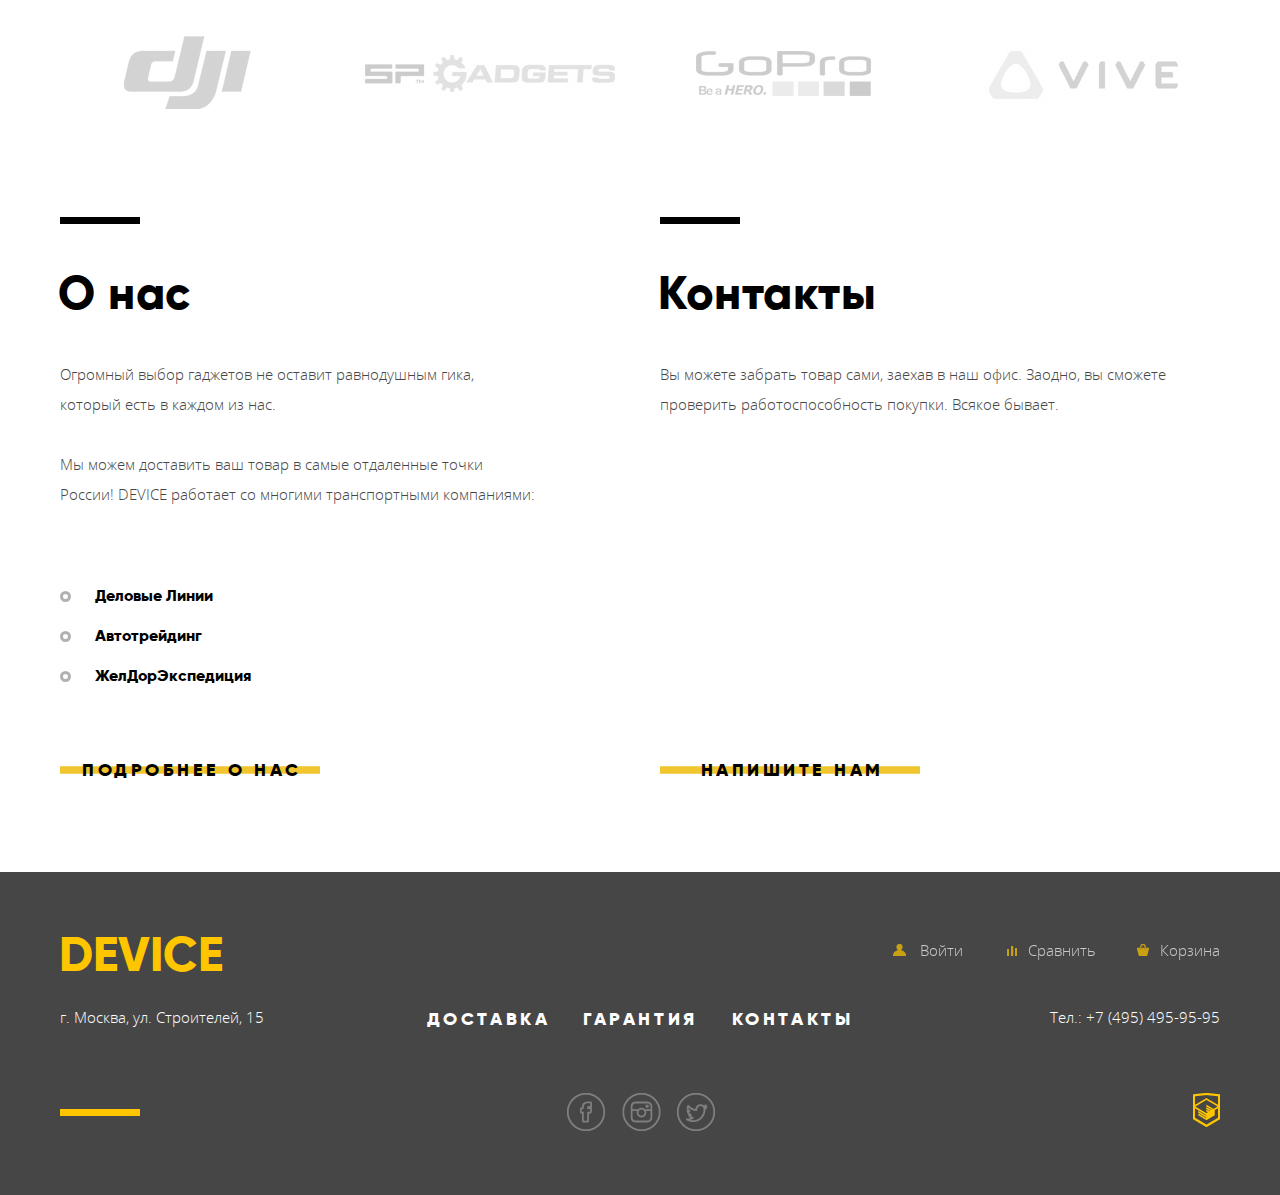
==== commit f91c9b7f: "Отступы на главной странице" ====
--- a/index.html
+++ b/index.html
@@ -280,7 +280,7 @@
                     <p>Огромный выбор гаджетов не оставит равнодушным гика, который есть в каждом из нас.</p>
                     <p>Мы можем доставить ваш товар в самые отдаленные точки России! DEVICE работает со многими транспортными компаниями:</p>
                     <ul>
-                        <li>Деловые линии
+                        <li>Деловые Линии
                         </li>
                         <li>Автотрейдинг
                         </li>
@@ -335,7 +335,7 @@
                         <a href="instagram.com"><img src="img/insta.png" alt="Instagram"></a>
                         <a href="twitter.com"><img src="img/twitter.png" alt="Twitter"></a>
                     </div>
-                    <a href="https://htmlacademy.ru/intensive/htmlcss"><img src="img/htmlacademy.png" height="34" alt="htmlacademy.ru"></a>
+                    <a href="https://htmlacademy.ru/intensive/htmlcss"><img src="img/htmlacademy.png" height="34" alt="htmlacademy.ru" class="academy"></a>
                 </div>  
            </div>
         </footer>
--- a/css/style.css
+++ b/css/style.css
@@ -38,7 +38,7 @@
     font-size: 15px;
     color: #464646;
     line-height: 22px;
-   margin: 0;
+    margin: 0;
 }
 
 h1.title {
@@ -82,8 +82,8 @@
     font-size: 48px;
     font-weight: bold;
     text-transform: uppercase;
-    margin-left: 60px;
-    margin-top: -10px;
+    margin-left: 58px;
+    margin-top: -11px;
     font-family: 'Gilroy ExtraBold', 'Arial', sans-serif;
     width: 180px;
 }
@@ -95,7 +95,7 @@
 .user_block {
     display: flex;
     flex-direction: row;
-    margin-top: 22px;
+    margin-top: 21px;
     margin-left: 60px;
     margin-right: 60px;
     justify-content: space-between;
@@ -108,8 +108,8 @@
 
 .user_block .search::before {
     position: absolute;
-    left: 2px;
-    top: 5px;
+    left: 3px;
+    top: 4px;
     content: "";
     width: 20px;
     height: 20px;
@@ -119,7 +119,7 @@
 input.search_row {
     background: transparent;
     border-style: none;
-    margin-left: 40px;
+    margin-left: 38px;
     font-family: 'Open Sans', 'Arial', sans-serif;
     font-size: 15px;
     font-weight: lighter;
@@ -188,23 +188,26 @@
 }
 
 .user_block li:first-child {
-    margin-right: 210px;
+    margin-right: 203px;
     width: 70px;
     text-align: right;    
 }
 
 .user_block li:first-child::before {
     background: transparent url("../img/user.png") no-repeat; 
+    top: 5px;
 }
 
 .user_block li:nth-child(2) {   
     width: 100px;
     text-align: right;
-    margin-right: 34px;
+    margin-right: 30px;
 }
 
 .user_block li:nth-child(2)::before {
     background: transparent url("../img/compare.png") no-repeat;
+    top: 7px;
+    left: 11px;
 }
 
 .user_block li:last-child {
@@ -214,6 +217,8 @@
 
 .user_block li:last-child::before {
     background: transparent url("../img/cart.png") no-repeat;
+    top: 5px;
+    left: 8px;
 }
 
 .user_block a {
@@ -261,7 +266,7 @@
 .main_navigation {
     display: flex;
     justify-content: space-between;
-    margin-left: 58px;
+    margin-left: 53px;
     margin-right: 58px;
     margin-top: 13px;
     position: relative;
@@ -274,8 +279,8 @@
 }
 
 .main_navigation li:nth-child(2) {
-    margin-left: 41px;
-    margin-right: 102px;
+    margin-left: 33px;
+    margin-right: 98px;
     text-align: left;
 }
 
@@ -286,7 +291,8 @@
     text-transform: uppercase;
     letter-spacing: 3px;
     font-weight: bold;
-    font-family: 'Gilroy ExtraBold', 'Arial', sans-serif;    
+    font-family: 'Gilroy ExtraBold', 'Arial', sans-serif;  
+    letter-spacing: 3.6px;
 }
 
 .main_navigation .btn {
@@ -301,8 +307,8 @@
     background: transparent url("../img/plus.png") no-repeat;
     width: 18px;
     height: 18px;
-    left: 230px;
-    top: 17px;
+    left: 237px;
+    top: 18px;
     opacity: 0.3;
 }
 
@@ -332,11 +338,11 @@
 
 .hidden_menu {
     display: none;
-    height: 160px;
+    height: 141px;
     width: 1100px;
     position: absolute;
     top: 35px;
-    left: -58px;
+    left: -53px;
     z-index: 5;
     background-color: #f7e296;
     padding-top: 26px;
@@ -386,7 +392,7 @@
     margin-left: 90px;
     margin-right: 60px;
     margin-top: -111px;
-    margin-bottom: 105px;
+    margin-bottom: 84px;
 }
 
 .first_slide {
@@ -429,7 +435,7 @@
 .description {
     display: flex;
     flex-direction: column;   
-    margin-left: 120px;
+    margin-left: 126px;
     width: 500px;
     position: relative;
 }
@@ -439,11 +445,12 @@
     font-size: 47px;
     font-weight: bold;
     font-family: 'Gilroy ExtraBold', 'Arial', sans-serif;
-    line-height: 55px;
+    line-height: 56px;
     color: #000000;
-    margin-top: 80px;
+    margin-top: 79px;
     margin-bottom: 5px;
     z-index: 2;
+    letter-spacing: 0.8px;
 }
 
 .slider .number {
@@ -466,14 +473,16 @@
 
 .description .main_desc {
     line-height: 30px;
+    margin-top: 13px;
     position: relative;
+    font-weight: 500;
 }
 
 .description .btn {
     position: absolute;
     top: 284px;
     width: 220px;
-    height: 8px;
+    height: 6px;
     background-color: #f0c52e;
     margin-top: 45px;
     text-align: center;
@@ -484,7 +493,7 @@
 
 .description a {
     position: absolute;
-    top: -7px;
+    top: -8px;
     width: 133px;
     left: 50%;
     margin-left: -66px;
@@ -492,7 +501,7 @@
     text-transform: uppercase;
     font-weight: bold;
     font-family: 'Gilroy ExtraBold', 'Arial', sans-serif; 
-    letter-spacing: 3px;
+    letter-spacing: 3.5px;
 }
 
 .description .btn:hover {
@@ -510,12 +519,12 @@
 
 .slides {
     position: absolute;
-    top: 305px;
-    left: 375px;
+    top: 313px;
+    left: 360px;
     display: flex;
     justify-content: space-between;
     flex-direction: row;
-    width: 72px;
+    width: 77px;
     list-style-type: none;
 }
 
@@ -539,15 +548,16 @@
 
 .features {
     width: 500px;
-    margin-top: 130px;
+    margin-top: 133px;
     display: flex;
     justify-content: space-between;
+    color: #000;
 }
 
 .description .item { 
     display: inline-block;
     text-align: left;
-    margin-right: 68px;
+    margin-right: 72px;
 }
 
 .item span {
@@ -555,29 +565,34 @@
     font-family: 'Gilroy Light', 'Arial', sans-serif;  
 }
 
+.item p {
+    font-size: 13px;
+}
 
 
 /*CATALOG*/
+
 
 .navigation_catalog ul{
     background-color: #ffffff; 
-    height: 275px;
-    
+    height: 275px; 
+    margin-left: -40px;
+    display: flex;
+    justify-content: space-between;
 }
 
 .navigation_catalog li {
-    display: inline-block;
+    list-style: none;
     width: 160px;
     min-height: 220px;
-    vertical-align: top;
-    margin-right: 40px;
+    vertical-align: top;  
 }
 
 .navigation_catalog .photo {
     background-color: #f7e296;
     height: 160px;   
     text-align:  center;
-    margin-bottom: 35px;
+    margin-bottom: 34px;
 }
 
 li:hover .photo {
@@ -593,16 +608,7 @@
     font-family: 'Gilroy ExtraBold', 'Arial', sans-serif;
     font-size: 18px;
     font-weight: bold;
-    
-}
-
-.navigation_catalog li:last-child {
-    margin-right: 0;
-    margin-left: -20px;
-}
-
-.navigation_catalog li:first-child {
-    margin-left: -40px;
+    letter-spacing: 0.2px;
 }
 
 
@@ -611,9 +617,9 @@
 
 .services {
     background-color: #e5e5e5;
-    height: 320px;
+    height: 288px;
     margin-bottom: 80px;
-    margin-top: 186px;
+    margin-top: 132px;
 }
 
 .services .main_container {
@@ -626,18 +632,19 @@
 }
 
 .navigation_service ul {
-    width: 278px;
-    margin-top: -95px;
+    width: 277px;
+    margin-top: -100px;
     margin-left: -40px;
     border-right: 7px solid #000000;
-    padding-top: 80px;
-    padding-bottom: 70px;
+    padding-top: 85px;
+    padding-bottom: 40px;
 }
 
 .navigation_service li {
     list-style: none;
 	height: 40px;
-	margin-bottom: 25px;
+	margin-bottom: 24px;
+    position: relative;
 }
 
 
@@ -657,21 +664,23 @@
     top: -8px;
     width: 124px;
     left: 50%;
-    margin-left: -62px;
+    margin-left: -60px;
     font-size: 18px;
     text-transform: uppercase;
     font-weight: bold;
     font-family: 'Gilroy ExtraBold', 'Arial', sans-serif;
-    letter-spacing: 3px;
+    letter-spacing: 3.5px;
     border: none;
 }
 
 .services li:hover button {
     height: 40px;
+    position: absolute;
+    top: -5px;
 }
 
 .services li:hover span {
-    top: 7px;
+    top: 8px;
 }
 
 .services li:active button,
@@ -679,15 +688,17 @@
     background-color: #000000;
     width: 278px;
     height: 40px;
-    position: relative;
+    position: absolute;
+    top: -5px;
+    border: none;
 }
 
 .services li:active span,
 .services .active span {
-    top: 7px;
+    top: 8px;
     color: #f7e184;
     position: absolute;
-    left: 28%;
+    left: 29%;
 }
 
 .info {
@@ -699,13 +710,19 @@
     margin-right: 131px;
 }
 
+.info .title {
+    letter-spacing: 1px;
+}
+
 .info p {
     margin-top: -10px;
     line-height: 30px;
+    font-size: 15px;
 }
 
 .services img {
     margin-top: -15px; 
+    margin-left: -11px;
 }
 
 .services .warranty,
@@ -717,9 +734,10 @@
 
 .partners {
     display: flex;
-    justify-content: space-around;
-    margin-top: 20px;
-    margin-bottom: 94px;
+    justify-content: space-between;
+    margin-top: 14px;
+    margin-right: 2px;
+    margin-bottom: 93px;
     height: 100px;
 }
 
@@ -758,12 +776,20 @@
     margin-right: 125px;
 }
 
+.company .title {
+    margin-top: 43px;
+    margin-left: -2px;
+    letter-spacing: 0.5px;
+}
 .company p {
     line-height: 30px;
+    margin-top: 0;
+    margin-bottom: 30px;
 }
 
 .about_us ul {
-    margin-top: 50px;
+    margin-top: 37px;
+    margin-left: -5px;
     list-style-type: none;
 }
 
@@ -792,9 +818,9 @@
 .company .btn {
     position: relative;
     width: 260px;
-    height: 8px;
+    height: 6px;
     background-color: #f0c52e;
-    margin-top: 53px;
+    margin-top: 55px;
     text-align: center;
     border: none;
     border-top: 1px solid #f4d361;
@@ -803,15 +829,15 @@
 
 .company a {
     position: absolute;
-    top: -7px;
+    top: -8px;
     width: 220px;
     left: 50%;
-    margin-left: -110px;
+    margin-left: -108px;
     font-size: 18px;
     text-transform: uppercase;
     font-weight: bold;
     font-family: 'Gilroy ExtraBold', 'Arial', sans-serif; 
-    letter-spacing: 3px;
+    letter-spacing: 3.5px;
 }
 
 .company .btn:hover {
@@ -820,7 +846,7 @@
 }
 
 .company .btn:hover a {
-    top: 11px;
+    top: 10px;
 }
 
 .company .btn:active a {
@@ -838,7 +864,7 @@
 }
 
 .map {
-    margin-top: 25px;
+    margin-top: 13px;
     margin-bottom: 22px;
 }
 
@@ -852,9 +878,10 @@
 .main_footer {
     display: flex;
     width: 100%; 
-    margin-top: 83px;
+    margin-top: 73px;
     background-color: #464646;
     padding-top: 52px;
+    padding-bottom: 47px;
 }
 
 .footer_container {
@@ -862,14 +889,14 @@
     flex-direction: column;
     background-color: #464646;
     margin: auto;
-    flex-basis: 1160px;
+    width: 1160px;
     justify-content: space-between;   
 }
 
 .main_footer .logo {
     color: #ffc600;
-    margin-top: 18px;
-    margin-left: 0px;
+    margin-top: 20px;
+    margin-left: -1px;
 }
 
 
@@ -896,28 +923,34 @@
 }
 
 .user_footer li:first-child {
-    margin-right: 40px;
+    margin-right: 29px;
     width: 70px;
     text-align: right;    
 }
 
 .user_footer li:first-child::before {
     background: transparent url("../img/user2.png") no-repeat; 
+    top: 5px;
+    left: 0;
 }
 
 .user_footer li:nth-child(2) {   
     width: 100px;
     text-align: right;
-    margin-right: 30px;
+    margin-right: 37px;
 }
 
 .user_footer li:nth-child(2)::before {
     background: transparent url("../img/compare2.png") no-repeat;
+    top: 7px;
+    left: 11px;
 }
 
 
 .user_footer li:last-child::before {
     background: transparent url("../img/cart2.png") no-repeat;
+    top: 5px;
+    left: 0;
 }
 
 .user_footer a {
@@ -933,40 +966,42 @@
 .footer_container .contacts,
 .down  {
     display: flex;
-   /* background-color: #464646;*/
     justify-content: space-between;
     height: 55px;  
 }
 
 .contacts {
-    margin-top: 10px;
+    margin-top: 12px;
 }
 
 .contacts ul {
-    margin-right: 65px;
+    margin-right: 77px;
 }
 
 .contacts li {
     width: 140px;
     text-align: center; 
     margin: 2px;
+    margin-left: 6px;
 }
 
 .down {
-    margin-top: 45px;
+    margin-top: 47px;
 }
 
 .down .above {
     background-color: #ffc600;
+    margin-top: 16px;
 }
 
 .social {
-    margin-right: 35px;
+    margin-right: 43px;
 }
 
 .social img {
     opacity: 0.3;
     margin-right: 10px;
+    margin-left: 2px;
 }
 
 .social img:hover {
@@ -977,6 +1012,9 @@
     opacity: 0.1;
 }
 
+.social .academy {
+    margin-top: 6px;
+}
 
 
 /*WRITE US*/
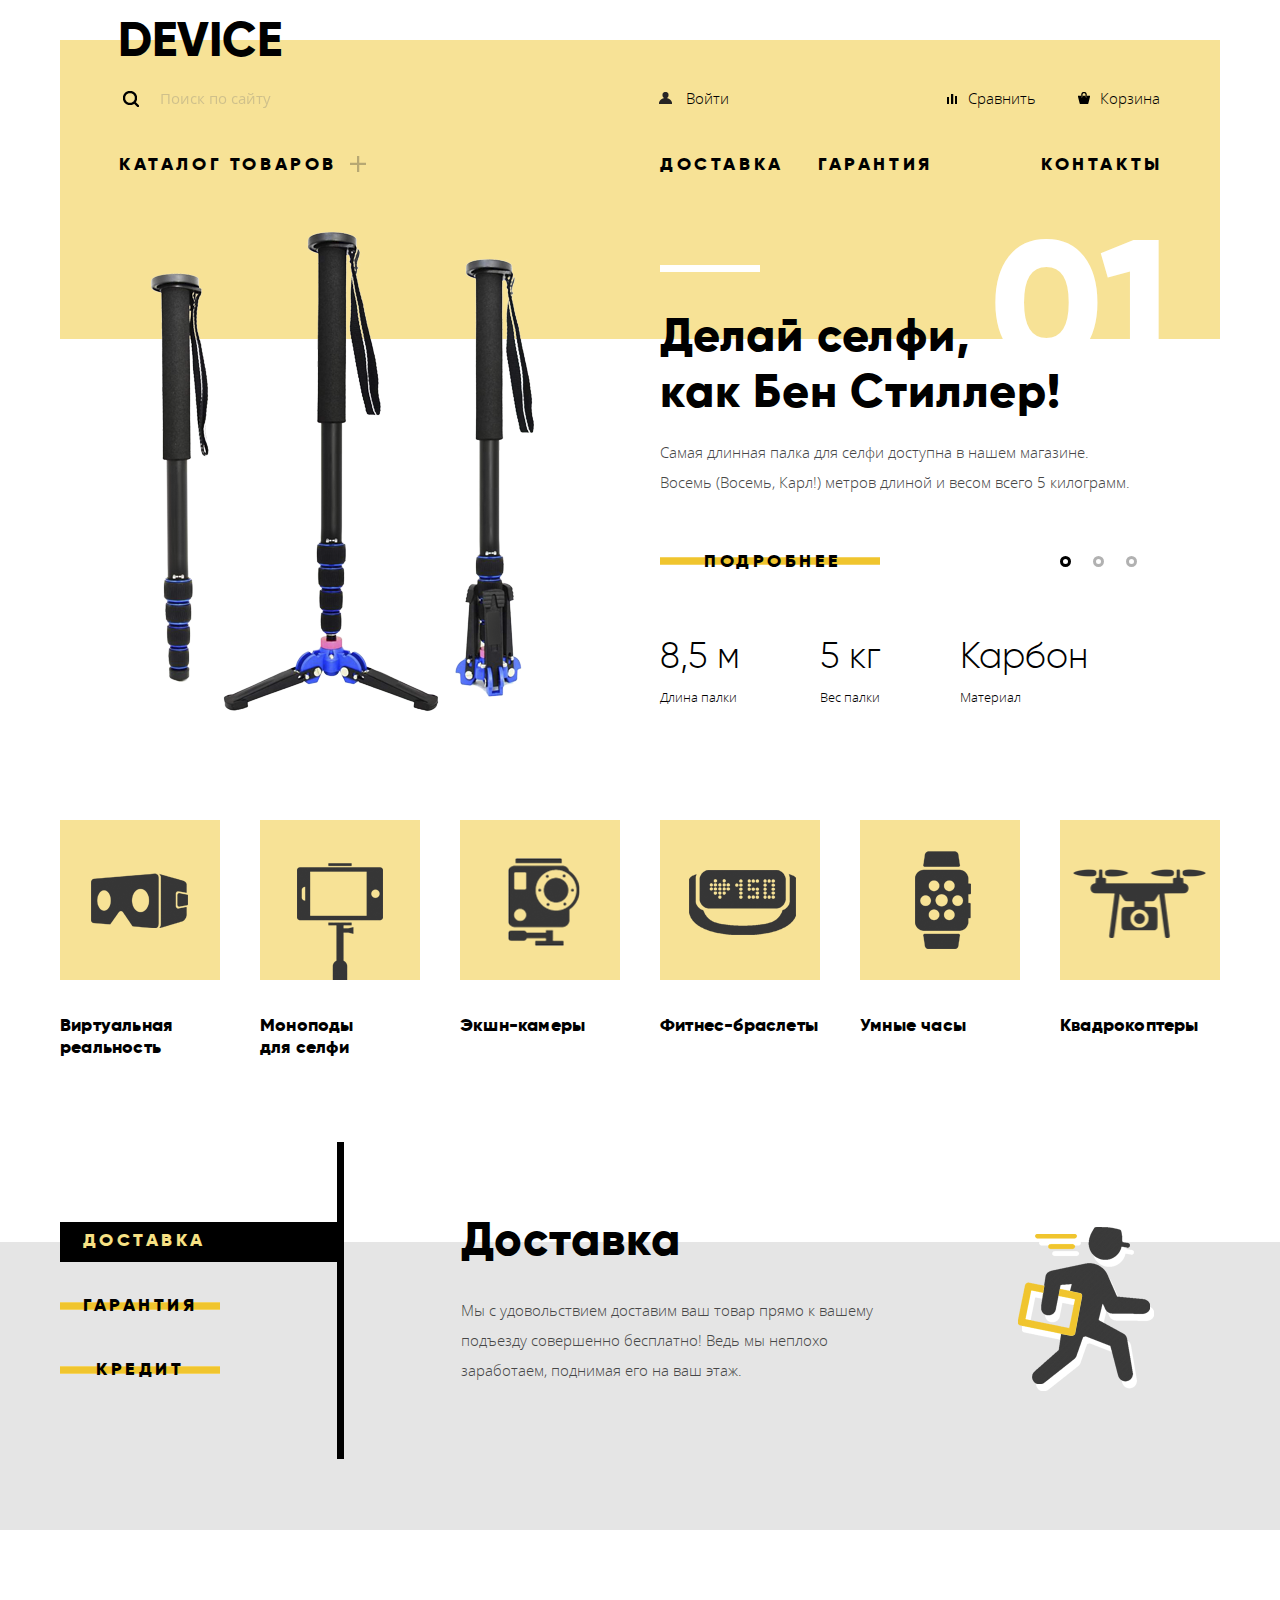
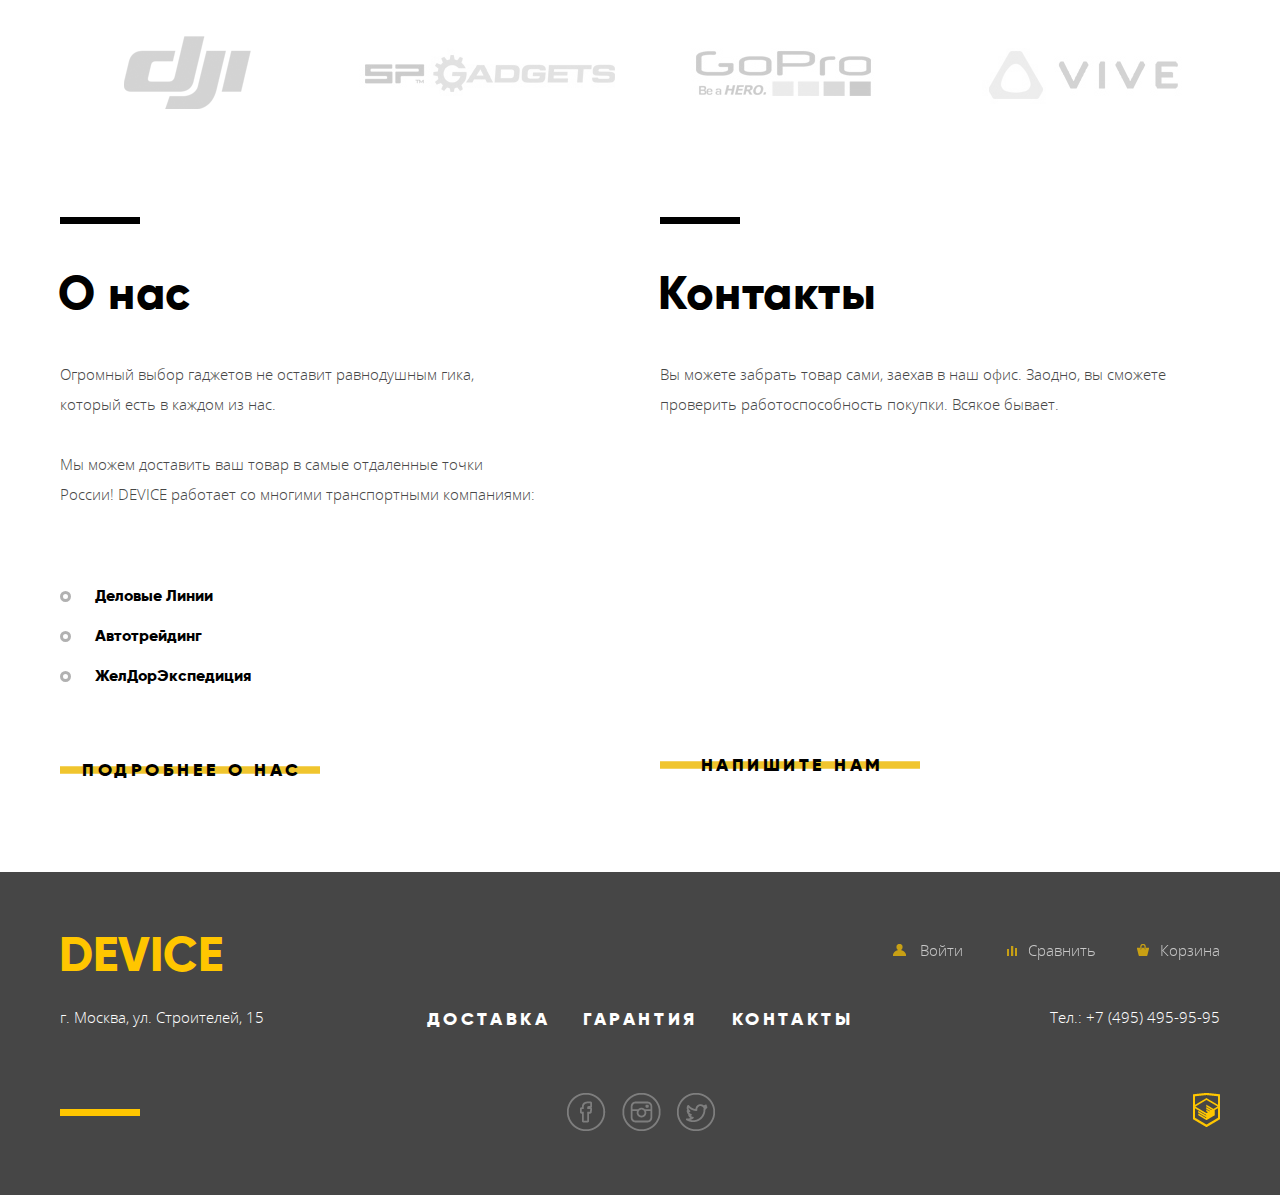
==== commit a819194b: "Минимизированный код" ====
--- a/index.html
+++ b/index.html
@@ -3,7 +3,8 @@
     <head>
         <meta charset="utf-8">
         <title>HTML Academy: Девайс</title>
-        <link href="css/style.css" rel="stylesheet">
+        <link href="css/normalize.min.css" rel="stylesheet">
+        <link href="css/style.min.css" rel="stylesheet">
     </head>
     <body>
         <header class="main_header">
@@ -33,7 +34,7 @@
                             <a href="#">Квадрокоптеры</a>
                         </div>
                         <div class="row second">
-                            <a href="#">Моноподы для селфи</a>
+                            <a href="catalog.html">Моноподы для селфи</a>
                             <a href="#">Умные часы</a>
                         </div>
                         <div class="row">
@@ -55,7 +56,7 @@
             <article class="slider">
                 <div class="first_slide active">
                     <div class="photo">
-                        <img src="img/slider-1.png" alt="Селфи-палки">
+                        <img src="img/slider-1.png" width="384" height="486" alt="Селфи-палки">
                     </div> 
                     <section class="description">
                         <span class="number">01</span>
@@ -87,7 +88,7 @@
                 </div>
                 <div class="second_slide">
                     <div class="photo">
-                        <img src="img/slider-2.png" alt="Фитнес-браслет">
+                        <img src="img/slider-2.png" width="345" height="497" alt="Фитнес-браслет">
                     </div> 
                     <section class="description">
                         <span class="number">02</span>
@@ -110,7 +111,7 @@
                 </div>
                 <div class="third_slide">
                     <div class="photo">
-                        <img src="img/slider-3.png" alt="Мощный квадрокоптер">
+                        <img src="img/slider-3.png" width="526" height="334" alt="Мощный квадрокоптер">
                     </div> 
                     <section class="description">
                         <span class="number">03</span>
@@ -141,15 +142,15 @@
                     <li>
                         <a href="virtual_reality.html">
                             <div class="photo">
-                                <img src="img/popular-1.png" alt="Виртуальная реальность">
+                                <img src="img/popular-1.png" width="160" height="160" alt="Виртуальная реальность">
                             </div>
                             <span class="name_catalog">Виртуальная реальность</span>
                         </a>
                     </li>
                     <li>
-                        <a href="monopods.html">
-                            <div class="photo">
-                                <img src="img/popular-2.png" alt="Моноподы для селфи">
+                        <a href="catalog.html">
+                            <div class="photo">
+                                <img src="img/popular-2.png" width="160" height="160" alt="Моноподы для селфи">
                             </div>
                             <span class="name_catalog">Моноподы <br> для селфи</span>
                         </a>
@@ -157,28 +158,28 @@
                     <li>
                         <a href="action_cameras.html">
                             <div class="photo">
-                                <img src="img/popular-3.png" alt="Экшн-камеры">
+                                <img src="img/popular-3.png" width="160" height="160" alt="Экшн-камеры">
                             </div>
                             <span class="name_catalog">Экшн-камеры</span>
                         </a>
                     </li>
                     <li><a href="fitnes_bracelet.html">
                             <div class="photo">
-                                <img src="img/popular-4.png" alt="Фитнес-браслеты">
+                                <img src="img/popular-4.png" width="160" height="160" alt="Фитнес-браслеты">
                             </div>
                             <span class="name_catalog">Фитнес-браслеты</span>
                         </a>
                     </li>
                     <li><a href="smart_watch.html">
                             <div class="photo">
-                                <img src="img/popular-5.png" alt="Умные часы">
+                                <img src="img/popular-5.png" width="160" height="160" alt="Умные часы">
                             </div>
                             <span class="name_catalog">Умные часы</span>
                         </a>
                     </li>
                     <li><a href="quadcopters.html">
                             <div class="photo">
-                                <img src="img/popular-6.png" alt="Квадрокоптеры">
+                                <img src="img/popular-6.png" width="160" height="160" alt="Квадрокоптеры">
                             </div>
                             <span class="name_catalog">Квадрокоптеры</span>
                         </a>
@@ -187,91 +188,55 @@
             </nav>
         </main>
         <div class="services">
-            <div class="main_container delivery">
+            <div class="main_container">
                 <nav class="navigation_service">
                     <ul>
-                        <li class="active">
-                            <button>
-                                <span>Доставка</span>
-                            </button>
-                        </li>
-                        <li>
-                            <button>
-                                <span>Гарантия</span>
-                            </button>
-                        </li>
-                        <li>
-                            <button>
-                                <span>Кредит</span>
-                            </button>
+                        <li class="delivery active">
+                            <span>
+                                <button>Доставка</button>
+                            </span>
+                        </li>
+                        <li  class="warranty">
+                            <span>
+                                <button>Гарантия</button>
+                            </span>
+                        </li>
+                        <li  class="credit">
+                            <span>
+                                <button>Кредит</button>
+                            </span>
                         </li>
                     </ul>
                 </nav>
-                <div class="info">
-                    <h2 class="title">Доставка</h2>
-                    <p>Мы с удовольствием доставим ваш товар прямо к вашему подъезду совершенно бесплатно! Ведь мы неплохо заработаем, поднимая его на ваш этаж.</p>           
-                </div>
-                <img src="img/delivery.png" alt="Доставка" width="136" height="164">
+                <div class="delivery active">
+                    <div class="info">
+                        <h2 class="title">Доставка</h2>
+                        <p>Мы с удовольствием доставим ваш товар прямо к вашему подъезду совершенно бесплатно! Ведь мы неплохо заработаем, поднимая его на ваш этаж.</p>           
+                    </div>
+                    <img src="img/delivery.png" alt="Доставка" width="136" height="164">
+                </div>
+                <div class="warranty">
+                    <div class="info">
+                        <h2 class="title">Гарантия</h2>
+                        <p>Если из-за возгарания купленного у нас товара у вас сгорит дом — не переживайте, мы выдадим вам новый. Товар, не дом, конечно же.</p>           
+                    </div>
+                    <img src="img/warranty.png" alt="Гарантия" width="173" height="196">
+                </div>
+                <div class="credit">
+                    <div class="info">
+                        <h2 class="title">Кредит</h2>
+                        <p>Залезть в долговую яму стало проще! Кредитные консультанты подберут для вас наиболее выгодные условия кредита. Выгодные для нашего банка, разумеется.</p>           
+                    </div>
+                    <img src="img/credit.png" alt="Кредит" width="156" height="188">
+                </div>
             </div> 
-            <div class="main_container warranty">
-                <nav class="navigation_service">
-                    <ul>
-                        <li>
-                            <button>
-                                <span>Доставка</span>
-                            </button>
-                        </li>
-                        <li class="active">
-                            <button>
-                                <span>Гарантия</span>
-                            </button>
-                        </li>
-                        <li>
-                            <button>
-                                <span>Кредит</span>
-                            </button>
-                        </li>
-                    </ul>
-                </nav>
-                <div class="info">
-                    <h2 class="title">Гарантия</h2>
-                    <p>Если из-за возгарания купленного у нас товара у вас сгорит дом — не переживайте, мы выдадим вам новый. Товар, не дом, конечно же.</p>           
-                </div>
-                <img src="img/warranty.png" alt="Гарантия" width="173" height="196">
-            </div> 
-            <div class="main_container credit">
-                <nav class="navigation_service">
-                    <ul>
-                        <li>
-                            <button>
-                                <span>Доставка</span>
-                            </button>
-                        </li>
-                        <li>
-                            <button>
-                                <span>Гарантия</span>
-                            </button>
-                        </li>
-                        <li class="active">
-                            <button>
-                                <span>Кредит</span>
-                            </button>
-                        </li>
-                    </ul>
-                </nav>
-                <div class="info">
-                    <h2 class="title">Кредит</h2>
-                    <p>Залезть в долговую яму стало проще! Кредитные консультанты подберут для вас наиболее выгодные условия кредита. Выгодные для нашего банка, разумеется.</p>           
-                </div>
-                <img src="img/credit.png" alt="Кредит" width="156" height="188">
-            </div>
         </div>
         <div class="main_container">
             <div class="partners">
-                <img src="img/logo-1.1.png" alt="Dji">
-                <img src="img/logo-2.1.png" alt="SP Gadgets">
-                <img src="img/logo-3.1.png" alt="GoPro">
-                <img src="img/logo-4.1.png" alt="Vive">    
+                <img src="img/logo-1.1.png" width="260" height="100" alt="Dji">
+                <img src="img/logo-2.1.png" width="260" height="100" alt="SP Gadgets">
+                <img src="img/logo-3.1.png" width="260" height="100" alt="GoPro">
+                <img src="img/logo-4.1.png" width="260" height="100" alt="Vive">    
             </div>
             <div class="company">
                 <section class="about_us">
@@ -331,14 +296,15 @@
                 <div class="down">
                     <div class="above"></div>
                     <div class="social">
-                        <a href="facebook.com"><img src="img/facebook.png" alt="Facebook"></a>
-                        <a href="instagram.com"><img src="img/insta.png" alt="Instagram"></a>
-                        <a href="twitter.com"><img src="img/twitter.png" alt="Twitter"></a>
-                    </div>
-                    <a href="https://htmlacademy.ru/intensive/htmlcss"><img src="img/htmlacademy.png" height="34" alt="htmlacademy.ru" class="academy"></a>
+                        <a href="facebook.com"><img src="img/facebook.png" width="39" height="38" alt="Facebook"></a>
+                        <a href="instagram.com"><img src="img/insta.png" width="39" height="38" alt="Instagram"></a>
+                        <a href="twitter.com"><img src="img/twitter.png" width="38" height="38" alt="Twitter"></a>
+                    </div>
+                    <a href="https://htmlacademy.ru/intensive/htmlcss"><img src="img/htmlacademy.png" width="27" height="34" alt="htmlacademy.ru" class="academy"></a>
                 </div>  
            </div>
         </footer>
+        <div class="shadow"></div>
         <div class="modal_content">
             <button class="close" type="button" title="Закрыть"></button>
             <form  action="#" method="get">
@@ -363,6 +329,6 @@
                 <iframe src="https://api-maps.yandex.ru/frame/v1/-/C6qZnOzB" width="960" height="560" class="map_border"></iframe>
             </div>
         </div>
-        <script src="../js/script.js"></script>
+        <script src="js/script.min.js"></script>
     </body>
 </html>--- a/css/style.min.css
+++ b/css/style.min.css
@@ -0,0 +1 @@
+@font-face{font-weight:300;font-family:"Open Sans Light";src:url(../fonts/opensanslight.woff) format("woff"),url(../fonts/opensanslight.woff2) format("woff2")}@font-face{font-weight:400;font-family:"Open Sans";src:url(../fonts/opensans.woff) format("woff"),url(../fonts/opensans.woff2) format("woff2")}@font-face{font-weight:800;font-family:"Gilroy ExtraBold";src:url(../fonts/gilroyextrabold.woff) format("woff"),url(../fonts/gilroyextrabold.woff2) format("woff2")}@font-face{font-weight:300;font-family:"Gilroy Light";src:url(../fonts/gilroylight.woff) format("woff"),url(../fonts/gilroylight.woff2) format("woff2")}body{font-family:"Open Sans Light","Arial",sans-serif;font-weight:400;font-size:15px;color:#464646;line-height:22px;margin:0}h1.title,h2.title{font-family:"Gilroy ExtraBold","Arial",sans-serif;color:#000;font-size:47px;font-weight:Bold;line-height:53px}.main_header{display:flex;margin-top:40px}.header_container{display:flex;flex-direction:column;width:1160px;background-color:#f7e296;margin:auto;padding-bottom:149px}.logo{color:#000;font-size:48px;font-weight:700;text-transform:uppercase;margin-left:58px;margin-top:-11px;font-family:"Gilroy ExtraBold","Arial",sans-serif;width:180px}.user_block{display:flex;flex-direction:row;margin-top:21px;margin-left:60px;margin-right:60px;justify-content:space-between}.user_block .search{position:relative;margin-top:15px}.user_block .search::before{position:absolute;left:3px;top:4px;content:"";width:20px;height:20px;background:url(../img/search.png) no-repeat}input.search_row{background:0 0;border-style:none;margin-left:38px;font-family:"Open Sans","Arial",sans-serif;font-size:15px;font-weight:lighter;opacity:.3}input.search_row:hover{opacity:.6}input.search_row:focus{opacity:1;outline:0}.find:active,.find:active::before,input.search_row:focus+.find,input.search_row:focus+.find::before{display:block}.find,.find::before{position:absolute;display:none}.find{top:-12px;border:2px solid #000;padding-bottom:10px;padding-top:10px;text-align:center;background:0 0;width:86px;left:357px}.find::before{content:"";bottom:-2px;left:-357px;width:357px;height:2px;background-color:#000}.find:hover{background-color:#000;color:#fff}.find:active{color:#747474}.user_block li{position:relative}.user_block li::before{position:absolute;top:6px;content:"";width:15px;height:15px}.user_block li:first-child{margin-right:203px;width:70px;text-align:right}.user_block li:first-child::before{background:url(../img/user.png) no-repeat;top:5px}.user_block li:nth-child(2){width:100px;text-align:right;margin-right:30px}.user_block li:nth-child(2)::before{background:url(../img/compare.png) no-repeat;top:7px;left:11px}.user_block li:last-child{width:90px;text-align:right}.user_block li:last-child::before{background:url(../img/cart.png) no-repeat;top:5px;left:8px}.user_block a{margin-left:27px}a{text-decoration:none;color:#000}.main_navigation li,.navigation_contacts li,.user_block li{display:inline-block}.contacts li:hover,.down>img:hover,.hidden_menu a:hover,.logo:hover,.main_navigation .btn:hover span,.main_navigation a:hover,.user_block li:hover{opacity:.6}.contacts li:active,.down>img:active,.hidden_menu a:active,.logo:active,.main_navigation .btn:active span,.main_navigation a:active,.user_block li:active{opacity:.3}.main_navigation{display:flex;justify-content:space-between;margin-left:53px;margin-right:58px;margin-top:14px;position:relative}.main_navigation li{width:121px;text-align:right}.main_navigation li:nth-child(2){margin-left:33px;margin-right:98px;text-align:left}.main_navigation .btn,.main_navigation a,.navigation_contacts a{font-size:18px;text-transform:uppercase;font-weight:700;font-family:"Gilroy ExtraBold","Arial",sans-serif;letter-spacing:3.6px}.main_navigation .btn{position:relative;border:0;background:0 0}.main_navigation .btn::after{position:absolute;content:"";background:url(../img/plus.png) no-repeat;width:18px;height:18px;left:237px;top:18px;opacity:.3}.main_navigation .btn:hover::after{opacity:.2}.main_navigation .btn:active::after{opacity:.1}.company_contacts .btn:active .modal_content,.hidden_menu:hover,.main_navigation .btn:hover+.hidden_menu{display:block}.filtres .btn,.filtres .btn button,.find:active,.item button,.main_navigation .btn:focus,.map_hidden .close,.modal_content .btn,.modal_content .close,.pages button,.price input:focus,.services button:focus,.title .btn{outline:0}.hidden_menu{display:none;height:141px;width:1100px;position:absolute;top:35px;left:-53px;z-index:5;background-color:#f7e296;padding-top:26px;padding-left:60px}.row{line-height:36px;display:flex;justify-content:space-between}.first{width:545px}.second{width:330px}.hidden_menu a{font-family:"Open Sans Light","Arial",sans-serif;font-size:15px;font-weight:lighter;text-transform:capitalize;letter-spacing:0;color:#000}.main_container{display:flex;flex-direction:column;margin:auto;width:1160px;background-color:#fff}.slider{margin:-111px 60px 84px 90px}.first_slide{display:flex;flex-direction:row}.second_slide,.third_slide{display:none;flex-direction:row;margin-left:26px}.third_slide{margin-left:-60px}.third_slide .description{margin-left:32px}.third_slide .number{left:315px}.third_slide img{margin-top:64px}.third_slide .features{width:320px}.third_slide .description .item{margin-right:30px}.description{display:flex;flex-direction:column;margin-left:126px;width:500px;position:relative}.slider .number,.slogan{font-weight:700;font-family:"Gilroy ExtraBold","Arial",sans-serif}.slogan{line-height:56px;margin-top:79px;margin-bottom:5px;z-index:2;letter-spacing:.8px;font-size:47px;color:#000}.slider .number{position:absolute;left:330px;top:65px;color:#fff;font-size:179px}.slider .above{position:absolute;top:37px;background-color:#fff;width:100px;height:7px}.description .main_desc{line-height:30px;margin-top:13px;position:relative;font-weight:500}.description .btn{position:absolute;top:284px;width:220px;height:6px;background-color:#f0c52e;margin-top:45px;text-align:center;border:0;border-top:1px solid #f4d361;border-bottom:1px solid #f4d361}.description a,.navigation_service button{position:absolute;left:50%;font-size:18px;text-transform:uppercase;letter-spacing:3.5px}.description a{font-weight:700;font-family:"Gilroy ExtraBold","Arial",sans-serif;top:-8px;width:133px;margin-left:-66px}.description .btn:hover{top:267px;height:40px}.description .btn:hover a{top:9px}.description .btn:active a,.description a:active{opacity:.3}.slides{position:absolute;top:313px;left:360px;flex-direction:row;width:77px;list-style-type:none}.about_us li::before,.slides li{width:5px;height:5px;border-radius:50%;background-color:#fff;border:3px solid #000;opacity:.3}.slides li:hover{opacity:.4}.slides li.active,.slides li:active,.user_footer li:hover{opacity:1}.features,.navigation_catalog ul,.slides{display:flex;justify-content:space-between}.features{width:500px;margin-top:133px;color:#000}.description .item{display:inline-block;text-align:left;margin-right:72px}.item span{font-size:36px;font-family:"Gilroy Light","Arial",sans-serif}.item p{font-size:13px}.navigation_catalog ul{background-color:#fff;height:275px;margin-left:-40px}.navigation_catalog li{list-style:none;width:160px;min-height:220px;vertical-align:top}.navigation_catalog .photo{background-color:#f7e296;height:160px;text-align:center;margin-bottom:34px}.navigation_catalog li:hover .photo{background-color:#f0c52e}.navigation_catalog li:active .name_catalog,.navigation_catalog li:active img{opacity:.3}.navigation_catalog span{font-family:"Gilroy ExtraBold","Arial",sans-serif;font-size:18px;font-weight:700;letter-spacing:.2px}.services{background-color:#e5e5e5;height:288px;margin-bottom:80px;margin-top:132px}.services .main_container{display:flex;flex-direction:row;flex-basis:100%;margin:auto;width:1160px;background-color:inherit}.navigation_service ul{width:277px;margin-top:-100px;margin-left:-40px;border-right:7px solid #000;padding-top:85px;padding-bottom:40px}.navigation_service li{list-style:none;height:40px;margin-bottom:24px;position:relative}.navigation_service span{position:absolute;top:11px;width:160px;height:6px;background-color:#f0c52e;border:0;border-top:1px solid #f4d361;border-bottom:1px solid #f4d361}.navigation_service button{top:-9px;width:128px;margin-left:-64px;border:0;background-color:transparent}.services li:hover span{height:40px;position:absolute;top:-5px}.services li:hover button{top:7px}.services .active span,.services button:active span,.services li:active span,.services span:active{background-color:#000;width:278px;height:40px;position:absolute;top:-5px;border:0}.services .active button,.services button:active,.services li:active button,.services span:active button{top:7px;color:#f7e184;position:absolute;left:29%}.info{display:flex;flex-direction:column;width:437px;margin-left:117px;margin-top:-68px;margin-right:131px}.info .title{letter-spacing:1px}.info p{margin-top:-10px;line-height:30px;font-size:15px}.services img{margin-top:-15px;margin-left:-11px;float:right}.main_container>.credit,.main_container>.delivery,.main_container>.warranty{display:none}.services .active{display:flex}.company,.partners{display:flex;justify-content:space-between}.partners{margin-top:14px;margin-right:2px;margin-bottom:93px;height:100px}.partners img{filter:grayscale(100%);opacity:.2}.partners img:hover{-ms-filter:grayscale(100%);filter:grayscale(0%);opacity:1}.company{flex-basis:100%;min-height:582px}.above{width:80px;height:7px;background-color:#000}.about_us,.company_contacts{display:flex;flex-direction:column}.about_us{margin-right:125px;width:475px}.company .title{margin-top:43px;margin-left:-2px;letter-spacing:.5px}.company p{line-height:30px;margin-top:0;margin-bottom:30px}.about_us ul{margin-top:37px;margin-left:-5px;list-style-type:none}.about_us li,.company a,.navigation_service button{font-weight:700;font-family:"Gilroy ExtraBold","Arial",sans-serif}.about_us li{color:#000;line-height:40px;font-size:16px;position:relative}.about_us li::before{position:absolute;content:"";top:15px;left:-35px}.company .btn{position:relative;width:260px;height:6px;background-color:#f0c52e;margin-top:55px;text-align:center;border:0;border-top:1px solid #f4d361;border-bottom:1px solid #f4d361}.company a{position:absolute;top:-8px;width:220px;left:50%;margin-left:-108px;font-size:18px;text-transform:uppercase;letter-spacing:3.5px;white-space:nowrap}.company .btn:hover{height:40px;margin-top:36px}.company .btn:hover a{top:11px}.company .btn:active a,.map_hidden .close:active::after,.map_hidden .close:active::before,.modal_content .close:active::after,.modal_content .close:active::before,.user_footer li:active{opacity:.3}.company_contacts{width:560px}.map{margin-top:13px;margin-bottom:22px;width:560px;height:222px}.map_border{border:0}.footer_container,.main_footer{display:flex;background-color:#464646}.main_footer{margin-top:73px;padding-top:52px;padding-bottom:47px;width:100%}.footer_container{flex-direction:column;margin:auto;width:1160px;justify-content:space-between}.main_footer .logo{color:#ffc600;margin-top:20px;margin-left:-1px}.user_footer li{position:relative;display:inline-block;opacity:.7}.user_footer li::before{position:absolute;top:6px;content:"";width:15px;height:15px}.user_footer li:first-child{margin-right:29px;width:70px;text-align:right}.user_footer li:first-child::before{background:url(../img/user2.png) no-repeat;top:5px;left:0}.user_footer li:nth-child(2){width:100px;text-align:right;margin-right:37px}.user_footer li:nth-child(2)::before{background:url(../img/compare2.png) no-repeat;top:7px;left:11px}.user_footer li:last-child::before{background:url(../img/cart2.png) no-repeat;top:5px;left:0}.user_footer a{margin-left:23px}footer a,footer p{color:#fff}.down,.footer_container .contacts,.footer_container .user_footer{display:flex;justify-content:space-between;height:55px}.contacts{margin-top:12px}.contacts ul{margin-right:77px}.contacts li{width:140px;text-align:center;margin:2px 2px 2px 6px}.down{margin-top:47px}.down .above{background-color:#ffc600;margin-top:16px}.social{margin-right:43px}.social img{opacity:.3;margin-right:10px;margin-left:2px}.breadcrumbs li a:hover,.social img:hover{opacity:.6}.breadcrumbs li a:active,.social img:active{opacity:.1}.social .academy{margin-top:8px}.modal_content,.shadow{display:none;position:fixed;left:50%;margin-left:-480px}.modal_content{padding:95px 100px 80px;background-color:#fff;top:200px;z-index:10;width:760px;height:381px}.shadow{top:250px;z-index:9;width:930px;height:480px;box-shadow:15px 0 80px 0 #000}.map_hidden .close,.modal_content .close{position:absolute;right:23px;top:24px;background-color:#f7e296;border-radius:50%;height:55px;width:55px;border:0}.map_hidden .close::after,.map_hidden .close::before,.modal_content .close::after,.modal_content .close::before{content:"";width:31px;height:2px;background-color:#fff;position:absolute;left:12px}.map_hidden .close::before,.modal_content .close::before{transform:rotate(45deg)}.map_hidden .close::after,.modal_content .close::after{transform:rotate(-45deg)}.map_hidden .close:hover,.modal_content .close:hover{background-color:#f0c52e}.modal_content .mail,.modal_content .name{width:322px;height:77px;display:inline-block;margin-bottom:40px}.modal_content .message{width:720px;display:inline-block}.modal_content span{font-family:"Gilroy ExtraBold","Arial",sans-serif;font-size:18px;font-weight:700;color:#000}.modal_content input,.modal_content textarea{width:100%;border-style:none;padding:14px 20px;margin-top:10px;background-color:#f2f2f2;font-size:14px;color:#bababa;font-family:"Open Sans","Arial",sans-serif}.modal_content input:hover,.modal_content textarea:hover{background-color:#eaeaea}.modal_content input:focus,.modal_content textarea:focus{outline:3px solid #f7e296;color:#464646;background-color:#fff}.modal_content input.error,.modal_content textarea.error{outline:0;color:#bababa;background-color:#f6dada}.modal_content .mail{margin-left:73px}.modal_content .btn{position:absolute;bottom:90px;left:100px;width:220px;height:8px;background-color:#f0c52e;margin-top:45px;text-align:center;border:0;border-top:1px solid #f4d361;border-bottom:1px solid #f4d361}.modal_content .btn span{position:absolute;top:-7px;width:133px;left:50%;margin-left:-66px;font-size:18px;text-transform:uppercase;font-weight:700;font-family:"Gilroy ExtraBold","Arial",sans-serif;letter-spacing:3px}.modal_content .btn:hover{bottom:75px;height:40px}.filtres .btn:hover button,.modal_content .btn:hover span{top:10px}.breadcrumbs li a,.modal_content .btn:active span{opacity:.3}.map_hidden{display:none;position:fixed;top:200px;left:50%;margin-left:-480px;z-index:10;width:960px;height:560px;box-shadow:5px 20px 80px -40px #000}.show_js{display:block}.catalog .logo{margin-top:-9px;margin-bottom:-2px}.catalog .header_container{padding-bottom:36px}.catalog .user_block li:first-child{margin-right:16px;width:160px;text-align:right}.catalog .user_block li:nth-child(2){width:50px;text-align:left;margin-right:45px;opacity:.3}.catalog .user_block li:nth-child(2)::before{width:0}.catalog .user_block li:nth-child(2) a{margin-left:0}.catalog .user_block li:nth-child(3){width:100px;text-align:right;margin-right:30px}.catalog .user_block li:nth-child(3)::before{background:url(../img/compare.png) no-repeat;top:7px;left:11px}.second_header{margin:4px auto 5px;padding-left:60px;display:flex;flex-direction:column;width:1100px;height:170px;position:relative}.second_header h1{font-size:47px;letter-spacing:.5px}.breadcrumbs ul{display:flex;list-style-type:none;position:absolute;left:18px;top:90px}.breadcrumbs li{position:relative;margin-right:10px;margin-left:3px;padding-right:18px}.breadcrumbs li::after{content:"";position:absolute;top:9px;right:0;width:4px;height:7px;background:url(../img/nav-arrow.png) no-repeat}.breadcrumbs li:last-child::after{background:0 0}.container_catalog{width:100%;display:flex}.index_left{width:36.8%;background-color:#eee}.index_right{width:63.2%;background-color:#fff}.index_left .title,.index_right .title{height:46px;background-color:#dbdbdb;padding-top:24px;position:relative}.index_right .title{background-color:#ebebeb}.container_catalog .title span{font-family:"Gilroy ExtraBold","Arial",sans-serif;font-size:16px;color:#000;text-transform:uppercase;letter-spacing:3px}.index_left .title span{position:absolute;right:180px}.index_right .title span{float:left;margin-left:72px;margin-right:51px}.title .sort .btn{margin-right:16px;font-size:14px}.title .arrow{position:absolute;left:770px;bottom:38px;width:65px;height:10px}.title .arrow .up{width:19px;height:10px;margin-right:20px;background:url(../img/sort-up.png) no-repeat}.title .arrow .under{width:19px;height:10px;background:url(../img/sort-down.png) no-repeat}.title .btn{border:0;background-color:transparent;opacity:.3}.title .btn:hover{opacity:.6}.title .btn.active,.title .btn:active{opacity:1}.filtres{padding-right:68px;max-width:202px;float:right;display:flex;flex-direction:column;align-items:flex-end;min-height:710px}.filtres .price{padding-top:82px;padding-bottom:48px;margin-right:3px}.bluetooth>span,.color>span,.price>span{font-family:"Gilroy ExtraBold","Arial",sans-serif;font-size:18px;font-weight:700;color:#000;position:relative;padding-bottom:10px}.bluetooth>span::before,.color>span::before,.price>span::before{content:"";position:absolute;top:-13px;width:200px;height:2px;background-color:#000}.price>.indicator::before{width:0}.check_bluetooth input,.check_color input,.price input{display:none}.filtres,.indicator{position:relative}.indicator .track{position:absolute;top:26px;background-color:#dbdbdb;height:2px;width:200px}.indicator .track.selected{width:110px;background-color:#91c92f}.indicator .thumb{position:absolute;top:20px;width:10px;height:10px;background-color:#eee;border:2px solid #000;border-radius:50%;cursor:pointer}.indicator .thumb.max{left:110px}.indicator .thumb:active{background-color:#7eae29;border:2px solid #fff;box-shadow:0 5px 7px -4px #000}.indicator .range{font-family:"Gilroy Light","Arial",sans-serif;font-size:14px;color:#000;opacity:.2;position:absolute;top:38px;white-space:nowrap}.indicator .range.max{left:90px}.filtres .color{padding-right:107px}.filtres .bluetooth,.filtres .color,.filtres .price{margin-bottom:60px;display:flex;flex-direction:column}.filtres .price{padding-right:107px}.check_color{margin-top:17px}.check_bluetooth .indicator+span,.check_color .indicator+span{font-family:"Open Sans Light","Arial",sans-serif;font-size:14px;font-weight:lighter;padding-left:39px}.check_color .indicator{position:absolute;left:-1px;width:23px;height:23px;background-color:#dbdbdb}.check_color .indicator:hover{background-color:#cecece}.check_color .indicator:active{background:url(../img/tick.png) no-repeat;background-color:#c4c4c4;background-position:center}.check_color input:checked+.indicator{background:url(../img/tick.png) no-repeat;background-color:#dbdbdb;background-position:center}.check_color input:checked:hover+.indicator{background-color:#cecece}.check_color input:checked:active+.indicator{background:#c4c4c4}.check_bluetooth .indicator{position:absolute;width:19px;height:19px;border-radius:50%;border:2px solid #c6c6c6}.check_bluetooth input:checked+.indicator::before{position:absolute;top:5px;left:5px;content:"";width:5px;height:5px;border-radius:50%;border:2px solid #000}.filtres .bluetooth{padding-right:120px;margin-top:-8px}.check_bluetooth{margin-top:18px}.filtres .btn{position:absolute;left:0;top:675px;width:200px;height:6px;background-color:#f0c52e;border-top:1px solid #f4d361;border-bottom:1px solid #f4d361;border-right:none}.filtres .btn button{position:absolute;top:-8px;width:126px;left:50%;margin-left:-63px;font-size:18px;text-transform:uppercase;background-color:transparent;font-weight:700;font-family:"Gilroy ExtraBold","Arial",sans-serif;letter-spacing:3.5px;border:0}.filtres .btn:hover{height:40px;top:657px}.filtres .btn:active button,.filtres button:active{opacity:.3}.products{padding-left:72px;padding-top:69px;padding-right:0;max-width:760px;display:flex;flex-wrap:wrap;justify-content:space-between}.products .item:nth-of-type(2n) img{float:right}.products .item,.products .photo{position:relative}.products .photo{margin-bottom:120px}.new{background:url(../img/new.png) no-repeat;opacity:.1;position:absolute;width:60px;height:61px;right:27px;top:29px}.new.active{display:block}.item .btn,.item .compare,.new{display:none}.item .btn{position:absolute;left:50%;margin-left:-100px;top:185px;width:200px;height:6px;background-color:#f0c52e;border:0;border-top:1px solid #f4d361;border-bottom:1px solid #f4d361}.item .btn>button,.item .compare{left:50%;border:0;white-space:nowrap}.item .btn>button{position:absolute;text-transform:uppercase;font-weight:700;letter-spacing:3px;background-color:transparent;top:-9px;width:128px;margin-left:-64px;font-size:18px;font-family:"Gilroy ExtraBold","Arial",sans-serif}.item .compare,.products .price{font-weight:lighter;position:absolute}.item .compare{margin-left:-77px;width:155px;height:20px;background:0 0;opacity:.5;top:220px;font-family:"Open Sans Light","Arial",sans-serif;font-size:13px}.products .photo:hover img{opacity:.7;cursor:pointer}.products .photo:hover .btn,.products .photo:hover .compare{display:block;cursor:pointer}.item .compare:hover{opacity:1}.item .compare:active{opacity:.2}.item .btn:hover{top:168px;height:40px}.item .btn:hover button{top:8px}.item .btn:active button,.item button:active{opacity:.3}.products .price{font-family:"Gilroy Light","Arial",sans-serif;font-size:16px;color:#464646;top:414px;right:0}.pages button,.products p{font-family:"Gilroy ExtraBold","Arial",sans-serif}.products p{font-weight:700;color:#000;width:260px;position:absolute;top:395px;left:0;font-size:18px}.products .pages{background-color:#ebebeb;height:70px;width:760px;margin-bottom:73px;margin-top:-9px;position:relative}.pages button{background-color:transparent;border:0;font-size:16px;text-transform:uppercase;letter-spacing:3.5px}.pages>button{position:absolute;height:70px;width:126px}.pages>button:last-of-type{right:0;padding-right:14px}.pages>button:first-of-type{left:0}.pages>button:hover{background-color:#d9d9d9}.pages>button:active{color:#acacac}.pages .number{position:absolute;width:114px;top:26px;left:50%;margin-left:-57px;display:flex;justify-content:space-around}.number button{opacity:.3}.number button:hover{opacity:.6}.number button.active,.number button:active{opacity:1}.main_footer.catalog{margin-top:0}.main_footer.catalog .logo{margin-top:16px;margin-left:-3px}